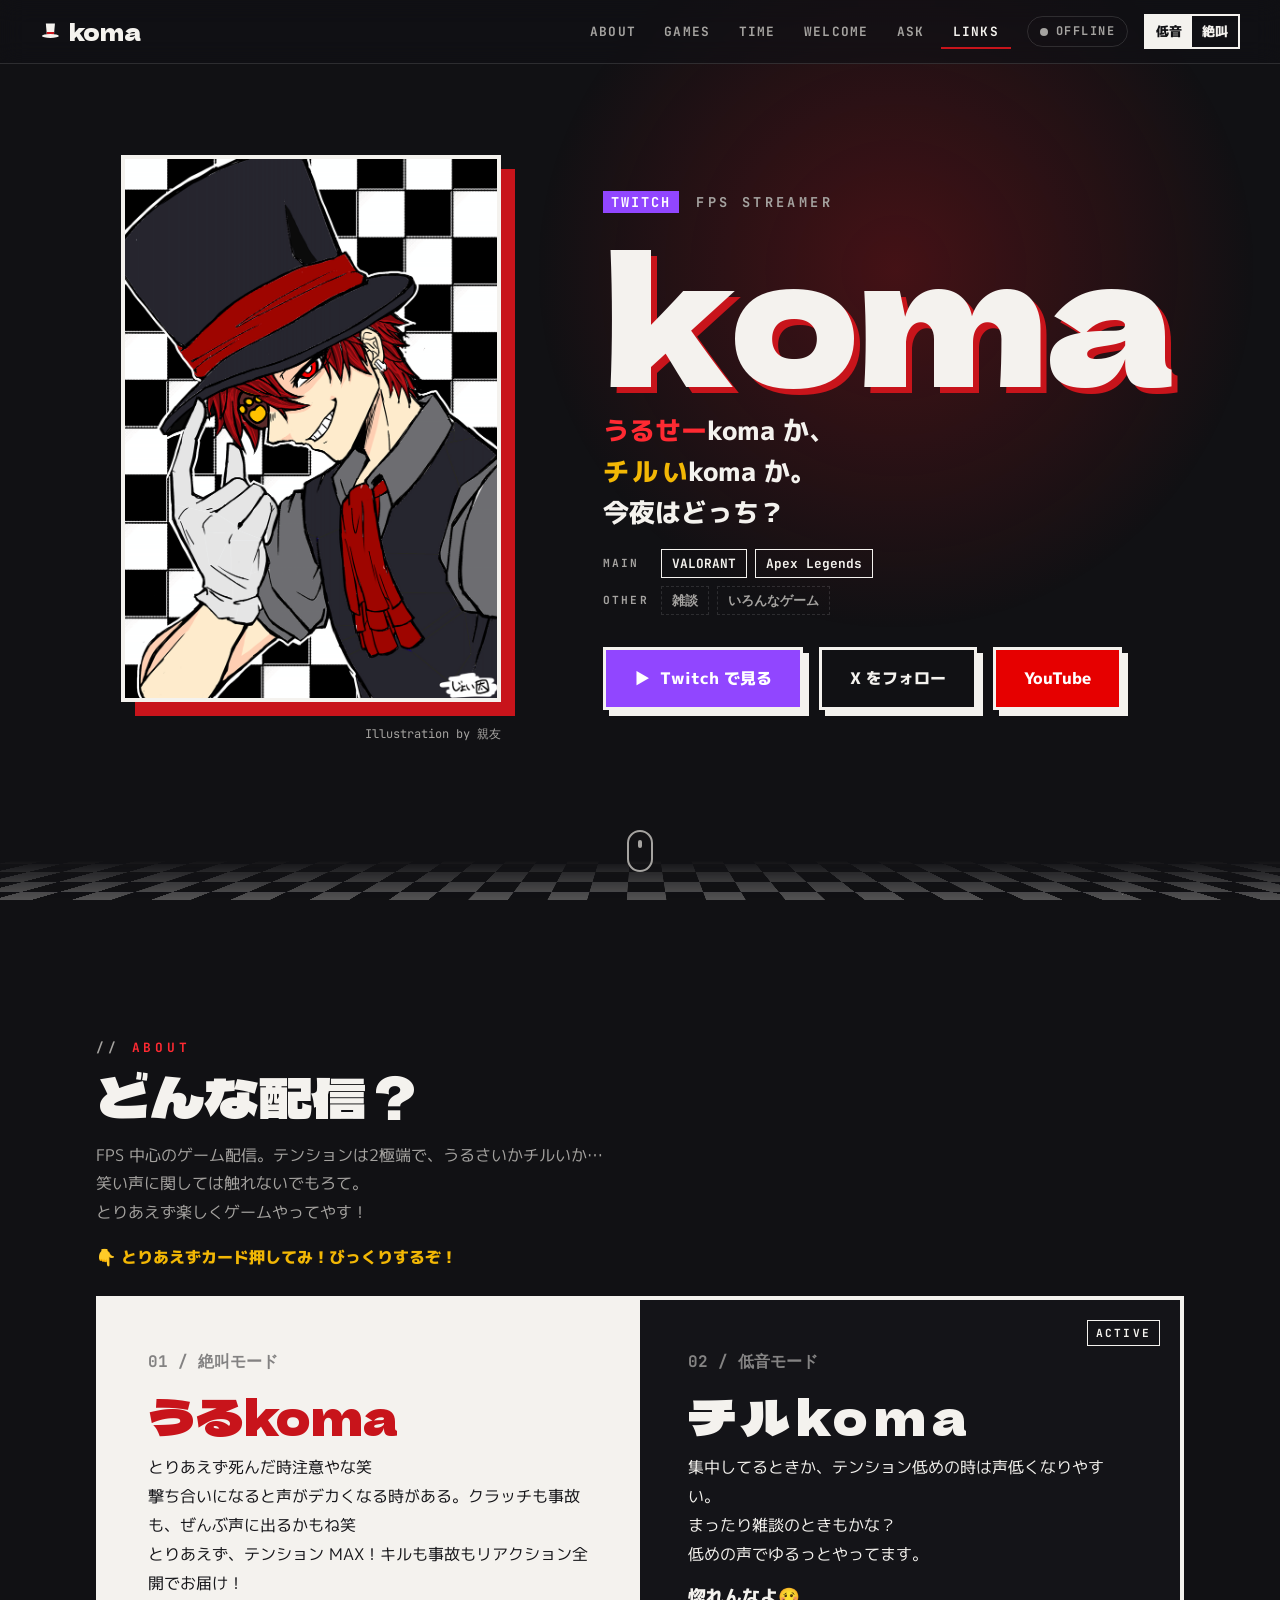
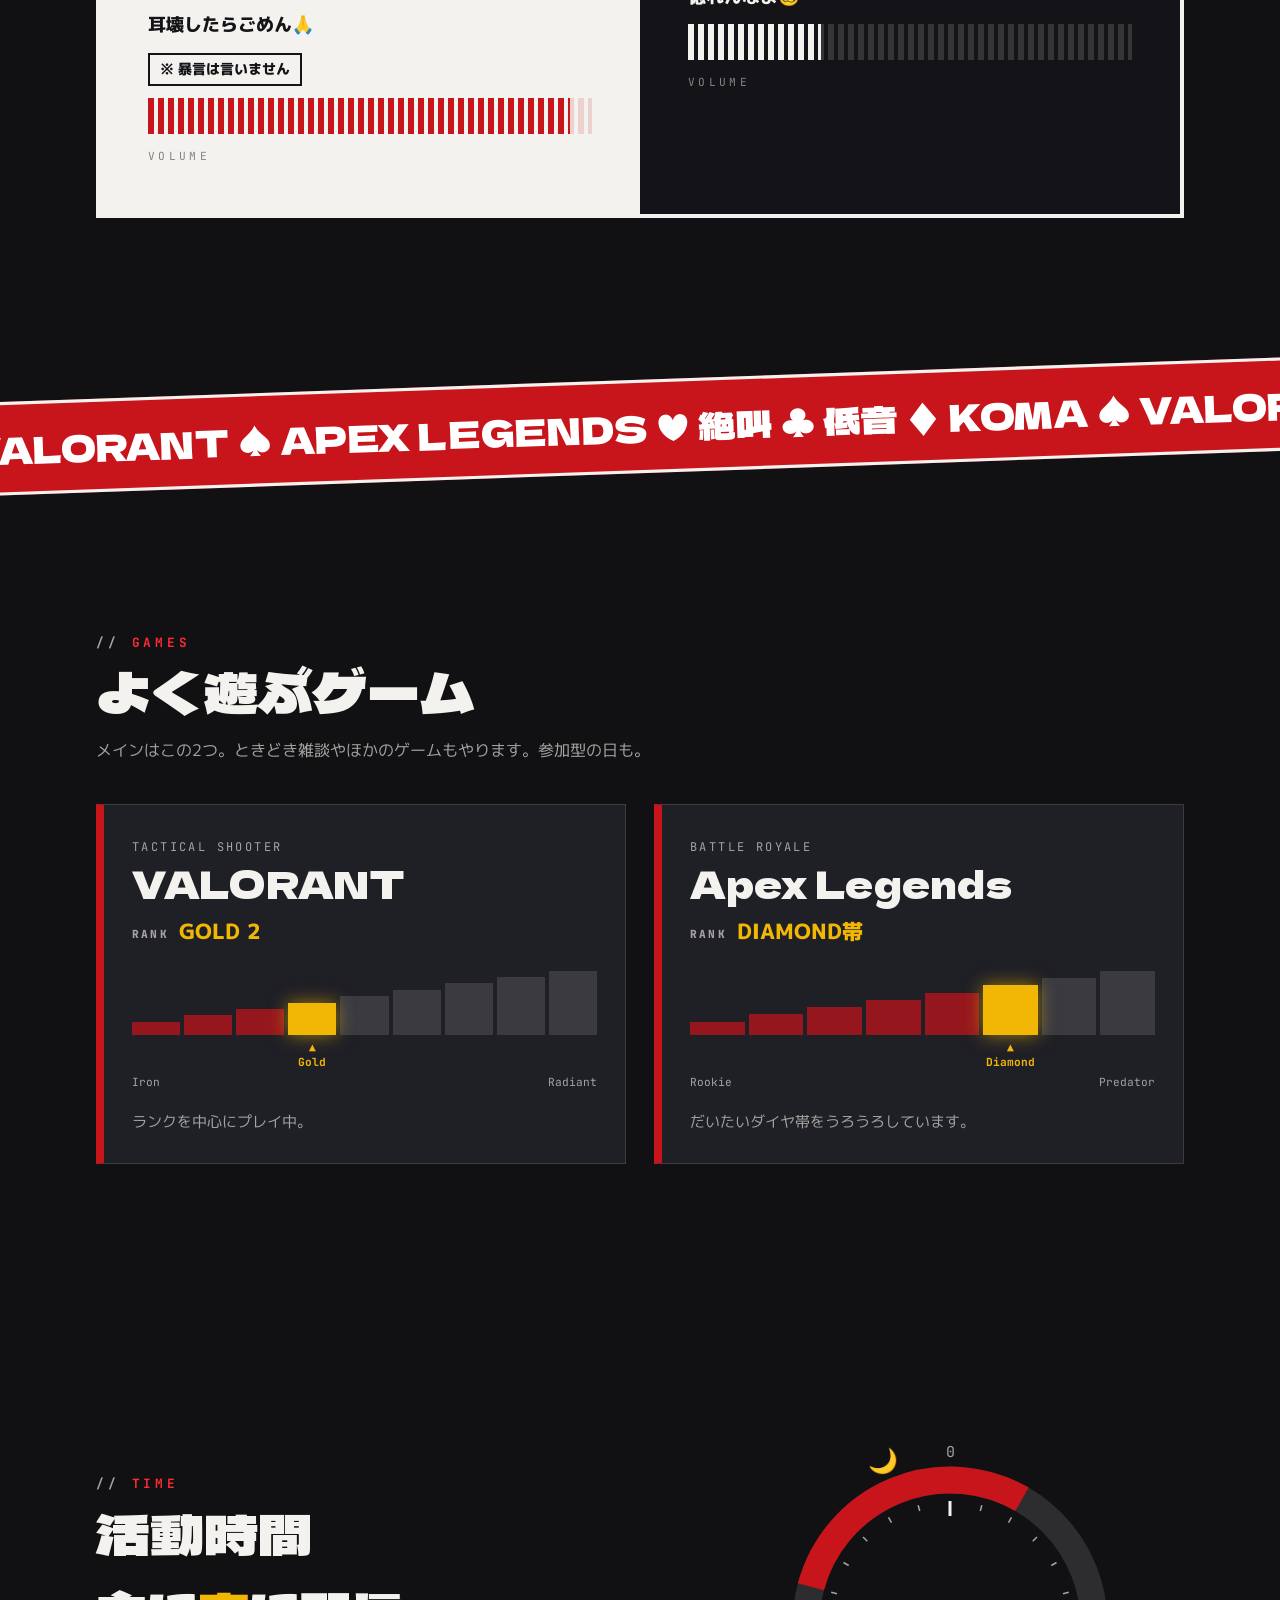
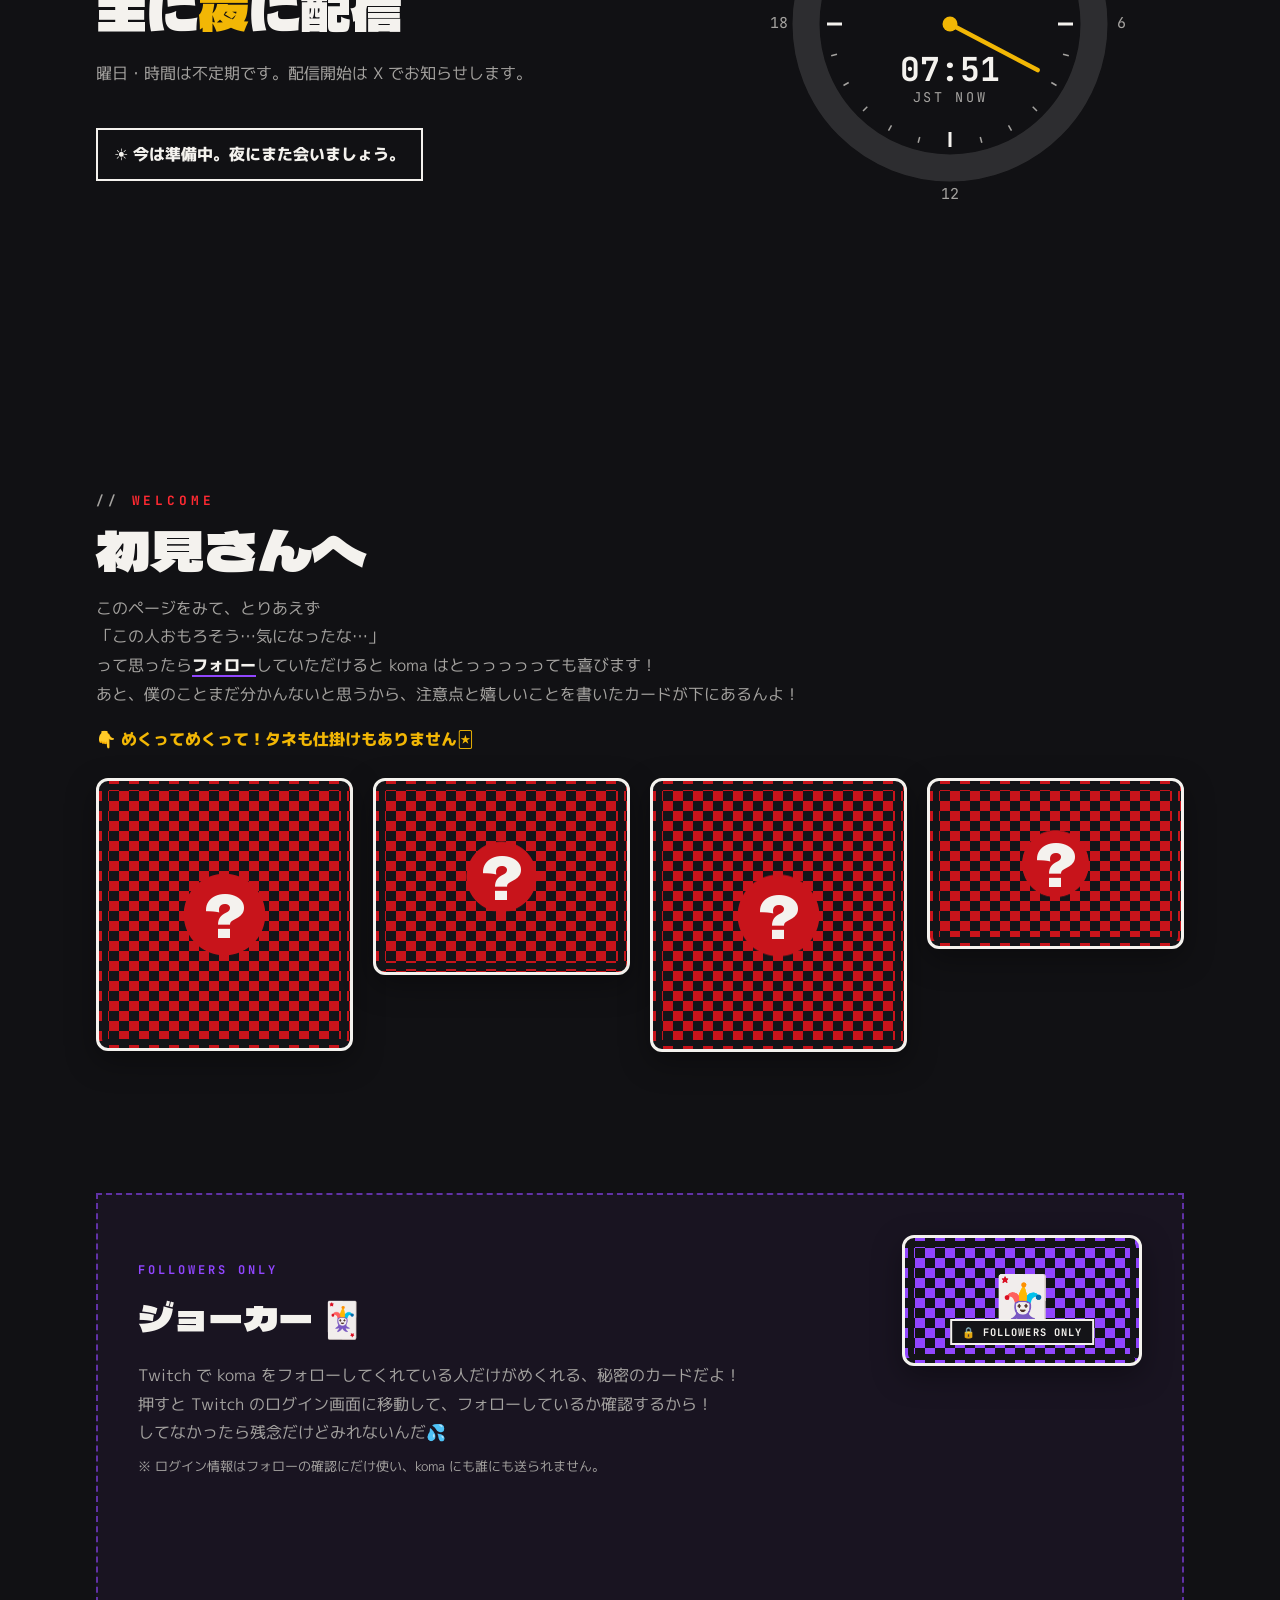
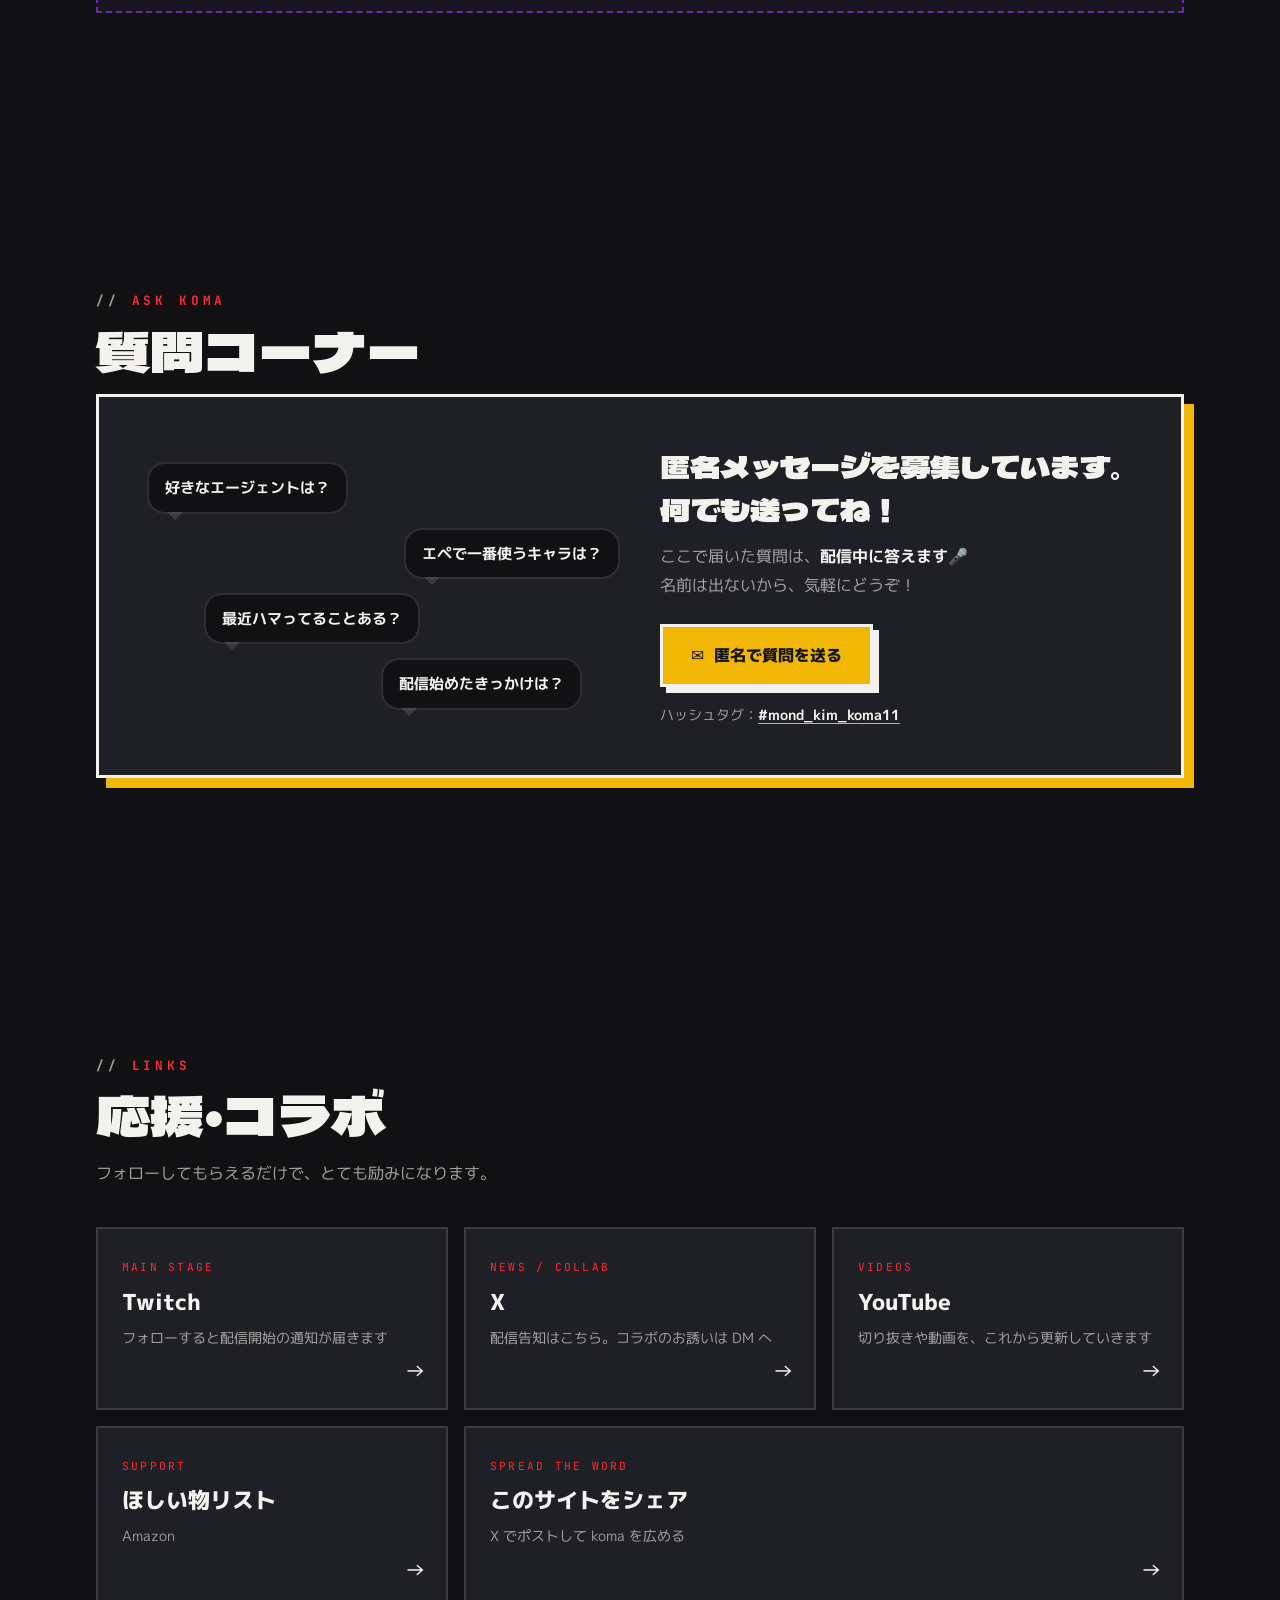
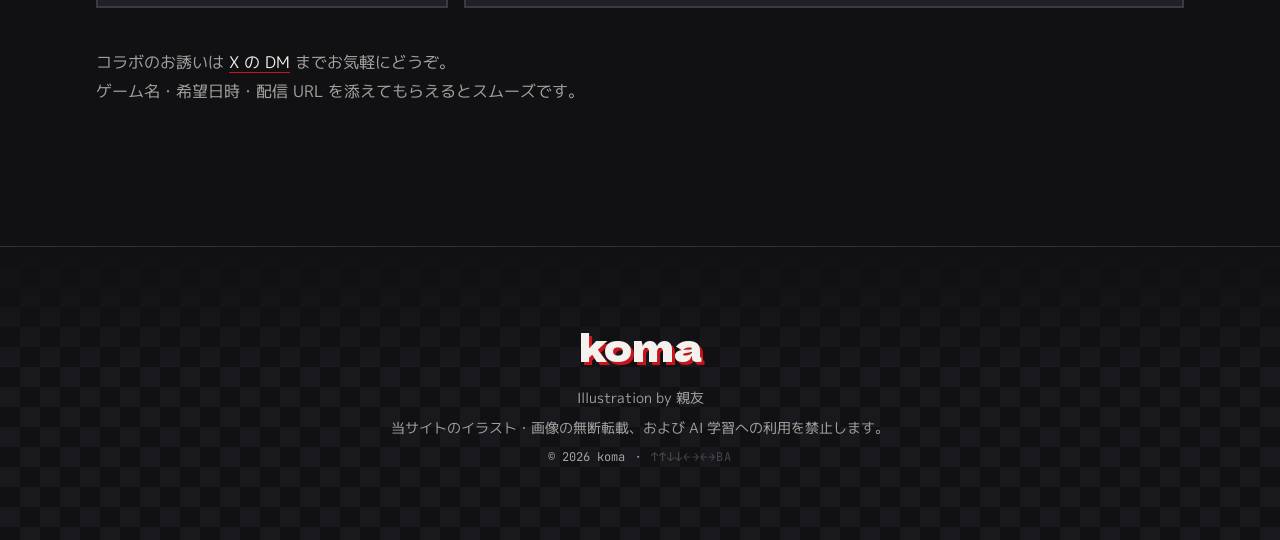
==== index.html @ c2374f54 "Show "your rank" Joker card above the messages Phones: intro, then the rank card, then the message l" ====
<!doctype html>
<html lang="ja" data-mode="low">
<head>
<meta charset="utf-8">
<meta name="viewport" content="width=device-width, initial-scale=1">
<title>koma | Twitch FPS Streamer</title>
<meta name="description" content="うるせーkoma か、チルいkoma か。Twitch で VALORANT / Apex Legends を配信している koma のページ。">
<meta name="theme-color" content="#111114">

<!-- AI学習への利用拒否の意思表示（対応しているクローラーに効きます） -->
<meta name="robots" content="noai, noimageai">

<!-- X（Twitter）などでURLを貼ったときに出るカードの情報（OGP） -->
<meta property="og:type" content="website">
<meta property="og:title" content="koma | Twitch FPS Streamer">
<meta property="og:description" content="うるせーkoma か、チルいkoma か。今夜はどっち？ VALORANT / Apex Legends 配信中。">
<meta property="og:url" content="https://nsakoma-glitch.github.io/">
<!-- カード画像。koma.png を置いたら、そのまま使われます -->
<meta property="og:image" content="https://nsakoma-glitch.github.io/koma.png">
<meta name="twitter:card" content="summary_large_image">
<meta name="twitter:site" content="@KIM_koma11">

<link rel="icon" href="favicon.svg" type="image/svg+xml">
<link rel="preconnect" href="https://fonts.googleapis.com">
<link rel="preconnect" href="https://fonts.gstatic.com" crossorigin>
<link href="https://fonts.googleapis.com/css2?family=Dela+Gothic+One&family=M+PLUS+1p:wght@400;700;800&family=JetBrains+Mono:wght@500;700&display=swap" rel="stylesheet">
<!-- ?v= の数字を変えると、スマホに残った古いファイルではなく新しいファイルを読み込みます。
     style.css や script.js を変えたら、この数字も変える（日付＋その日の何回目、など） -->
<link rel="stylesheet" href="style.css?v=2026100902">
<script src="script.js?v=2026100902" defer></script>
</head>
<body>

<!-- ===== オープニング演出（市松模様のタイルがめくれて幕が開く） ===== -->
<div class="intro" id="intro" aria-hidden="true">
  <div class="intro-tiles" id="intro-tiles"></div>
  <div class="intro-logo">
    <svg class="hat" viewBox="0 0 64 64"><use href="#icon-hat"/></svg>
    <span>IT'S SHOWTIME</span>
  </div>
</div>

<!-- ===== FPS風の照準カーソル（マウス操作の端末だけ） ===== -->
<div class="crosshair" id="crosshair" aria-hidden="true"><i></i><i></i><i></i><i></i><b></b></div>

<!-- スクロールの進み具合 -->
<div class="progress" id="progress" aria-hidden="true"></div>

<!-- ===== ナビゲーション ===== -->
<nav class="nav" aria-label="メインメニュー">
  <a class="nav-logo" href="#top">
    <svg class="hat" viewBox="0 0 64 64" aria-hidden="true"><use href="#icon-hat"/></svg>koma
  </a>
  <ul class="nav-links">
    <li><a href="#about">ABOUT</a></li>
    <li><a href="#games">GAMES</a></li>
    <li><a href="#time">TIME</a></li>
    <li><a href="#welcome">WELCOME</a></li>
    <li><a href="#ask">ASK</a></li>
    <li><a href="#links">LINKS</a></li>
  </ul>
  <a class="live-pill" id="live-pill" href="https://www.twitch.tv/nsa_koma" target="_blank" rel="noopener">
    <span class="dot"></span><span class="live-text">OFFLINE</span>
  </a>
  <button class="mode-toggle" id="mode-toggle" type="button" aria-label="絶叫モードと低音モードを切り替える">
    <span class="mode-low">低音</span><span class="mode-loud">絶叫</span>
  </button>
</nav>

<!-- ===== 1. ヒーロー ===== -->
<header class="hero" id="top">
  <div class="spotlight" aria-hidden="true"></div>
  <div class="stage-floor" aria-hidden="true"></div>

  <div class="hero-inner">
    <div class="art-wrap">
      <div class="art" data-tilt>
        <!-- koma.png を index.html と同じ場所に置くと表示されます -->
        <img src="koma.png" alt="koma のイラスト" width="1390" height="2000" draggable="false"
             onerror="this.parentElement.classList.add('no-image')">
        <div class="art-placeholder">
          <svg class="hat" viewBox="0 0 64 64" aria-hidden="true"><use href="#icon-hat"/></svg>
          <span>koma.png をここに</span>
        </div>
        <div class="glare" aria-hidden="true"></div>
      </div>
      <p class="credit">Illustration by 親友</p>
    </div>

    <div class="hero-text">
      <p class="eyebrow"><span>TWITCH</span> FPS STREAMER</p>
      <h1 class="name" id="name" aria-label="koma">koma</h1>
      <p class="catch">
        <span class="phrase"><span class="loud-word">うるせー</span>koma か、</span><br>
        <span class="phrase"><span class="low-word">チルい</span>koma か。</span><br>
        今夜はどっち？
      </p>
      <div class="games-line">
        <p class="games-row"><span class="games-label">MAIN</span><span class="tag tag-main">VALORANT</span><span class="tag tag-main">Apex Legends</span></p>
        <p class="games-row"><span class="games-label">OTHER</span><span class="tag">雑談</span><span class="tag">いろんなゲーム</span></p>
      </div>
      <!-- 今のフォロワー数と次の目標（script.js が入れます。取れなかったら出ません） -->
      <div class="follow-goal" id="follow-goal" hidden></div>
      <div class="hero-btns">
        <a class="btn btn-primary" id="hero-watch" href="https://www.twitch.tv/nsa_koma" target="_blank" rel="noopener">
          <span class="btn-icon">▶</span><span class="btn-label">Twitch で見る</span>
        </a>
        <a class="btn btn-ghost" href="https://x.com/KIM_koma11" target="_blank" rel="noopener">X をフォロー</a>
        <a class="btn btn-youtube" href="https://www.youtube.com/@koma-isa" target="_blank" rel="noopener">YouTube</a>
      </div>
    </div>
  </div>

  <a class="scroll-hint" href="#about" aria-label="下へスクロール"><span></span></a>
</header>

<main>
  <!-- ===== 配信中のときだけ出るプレイヤー ===== -->
  <section class="section live-section" id="live" hidden>
    <div class="wrap">
      <h2 class="title"><span class="title-en">ON AIR</span>いま配信中！</h2>
      <div class="player" id="player"></div>
    </div>
  </section>

  <!-- ===== 2. どんな配信？ ===== -->
  <section class="section" id="about">
    <div class="wrap">
      <h2 class="title reveal"><span class="title-en">ABOUT</span>どんな配信？</h2>
      <p class="lead reveal">FPS 中心のゲーム配信。テンションは2極端で、うるさいかチルいか…<br>
        笑い声に関しては触れないでもろて。<br>
        とりあえず楽しくゲームやってやす！</p>
      <p class="try-cards reveal"><span>👇 とりあえずカード押してみ！</span><span>びっくりするぞ！</span></p>

      <div class="modes">
        <button class="mode-card mode-card-loud reveal" type="button" data-set-mode="loud">
          <span class="mode-num">01 / 絶叫モード</span>
          <span class="mode-name">うるkoma</span>
          <span class="mode-desc">とりあえず死んだ時注意やな笑<br>
            撃ち合いになると声がデカくなる時がある。クラッチも事故も、ぜんぶ声に出るかもね笑<br>
            とりあえず、テンション MAX！キルも事故もリアクション全開でお届け！</span>
          <span class="mode-punch">耳壊したらごめん🙏</span>
          <span class="mode-note">※ 暴言は言いません</span>
          <span class="mode-meter" style="--v:.95" aria-hidden="true"></span>
          <span class="mode-meter-label">VOLUME</span>
        </button>
        <button class="mode-card mode-card-low reveal" type="button" data-set-mode="low">
          <span class="mode-num">02 / 低音モード</span>
          <span class="mode-name">チルkoma</span>
          <span class="mode-desc">集中してるときか、テンション低めの時は声低くなりやすい。<br>
            まったり雑談のときもかな？<br>
            低めの声でゆるっとやってます。</span>
          <span class="mode-punch">惚れんなよ🥴</span>
          <span class="mode-meter" style="--v:.3" aria-hidden="true"></span>
          <span class="mode-meter-label">VOLUME</span>
        </button>
      </div>
    </div>
  </section>

  <div class="marquee" aria-hidden="true">
    <div class="marquee-track">
      <span>VALORANT ♠ APEX LEGENDS ♥ 絶叫 ♣ 低音 ♦ KOMA ♠ VALORANT ♥ APEX LEGENDS ♣ 絶叫 ♦ 低音 ♠ KOMA ♥&nbsp;</span>
      <span>VALORANT ♠ APEX LEGENDS ♥ 絶叫 ♣ 低音 ♦ KOMA ♠ VALORANT ♥ APEX LEGENDS ♣ 絶叫 ♦ 低音 ♠ KOMA ♥&nbsp;</span>
    </div>
  </div>

  <!-- ===== 3. よく遊ぶゲーム ===== -->
  <section class="section" id="games">
    <div class="wrap">
      <h2 class="title reveal"><span class="title-en">GAMES</span>よく遊ぶゲーム</h2>
      <p class="lead reveal">メインはこの2つ。ときどき雑談やほかのゲームもやります。参加型の日も。</p>

      <div class="game-grid">
        <!-- data-tiers: ランクの一覧 / data-current: 今のランクの位置（0から数える） -->
        <article class="game-card reveal" data-tilt
                 data-tiers="Iron,Bronze,Silver,Gold,Platinum,Diamond,Ascendant,Immortal,Radiant"
                 data-current="3">
          <p class="game-genre">TACTICAL SHOOTER</p>
          <h3 class="game-title">VALORANT</h3>
          <p class="game-rank"><span class="rank-label">RANK</span>GOLD 2</p>
          <div class="ladder" aria-hidden="true"></div>
          <p class="game-note">ランクを中心にプレイ中。</p>
        </article>

        <article class="game-card reveal" data-tilt
                 data-tiers="Rookie,Bronze,Silver,Gold,Platinum,Diamond,Master,Predator"
                 data-current="5">
          <p class="game-genre">BATTLE ROYALE</p>
          <h3 class="game-title">Apex Legends</h3>
          <p class="game-rank"><span class="rank-label">RANK</span>DIAMOND帯</p>
          <div class="ladder" aria-hidden="true"></div>
          <p class="game-note">だいたいダイヤ帯をうろうろしています。</p>
        </article>
      </div>
    </div>
  </section>

  <!-- ===== 4. 活動時間（24時間の時計） ===== -->
  <section class="section" id="time">
    <div class="wrap time-wrap">
      <div class="time-text">
        <h2 class="title reveal"><span class="title-en">TIME</span>活動時間</h2>
        <p class="time-main reveal">主に<em>夜</em>に配信</p>
        <p class="lead reveal">曜日・時間は不定期です。配信開始は X でお知らせします。</p>
        <p class="now-status reveal" id="now-status"></p>
      </div>
      <div class="dial reveal">
        <!-- script.js が中身を描きます -->
        <svg id="dial" viewBox="0 0 240 240" role="img" aria-label="24時間の時計。夜19時から深夜2時ごろが主な活動時間"></svg>
      </div>
    </div>
  </section>

  <!-- ===== 5. 初見さんへ（トランプをめくる） ===== -->
  <section class="section" id="welcome">
    <div class="wrap">
      <h2 class="title reveal"><span class="title-en">WELCOME</span>初見さんへ</h2>
      <p class="lead reveal">このページをみて、とりあえず<br>
        「この人おもろそう…気になったな…」<br>
        って思ったら<a class="inline-link" href="https://www.twitch.tv/nsa_koma" target="_blank" rel="noopener">フォロー</a>していただけると koma はとっっっっっても喜びます！<br>
        あと、僕のことまだ分かんないと思うから、注意点と嬉しいことを書いたカードが下にあるんよ！</p>
      <p class="try-cards reveal"><span>👇 めくってめくって！</span><span>タネも仕掛けもありません🃏</span></p>

      <div class="cards">
        <button class="card reveal" type="button" aria-pressed="false">
          <span class="card-inner">
            <span class="card-back"></span>
            <span class="card-front" data-suit="♠">
              <span class="card-corner">A<br>♠</span>
              <span class="card-text">コメント大歓迎！「初見です！」の一言だけでもバイトの給料が入るくらい嬉しい！
                <small>（バイトやったことある人にはどのくらい嬉しいか伝わるはず！笑）</small>
                あと指示コメも全然許してるで！</span>
            </span>
          </span>
        </button>
        <button class="card reveal" type="button" aria-pressed="false">
          <span class="card-inner">
            <span class="card-back"></span>
            <span class="card-front red" data-suit="♥">
              <span class="card-corner">A<br>♥</span>
              <span class="card-text">見るだけ（ROM）でも全然 OK。<br>視聴者が増えるだけでニヤニヤしてまう笑</span>
            </span>
          </span>
        </button>
        <button class="card reveal" type="button" aria-pressed="false">
          <span class="card-inner">
            <span class="card-back"></span>
            <span class="card-front" data-suit="♣">
              <span class="card-corner">A<br>♣</span>
              <span class="card-text">ゲームが上手くても下手でも、気軽にどうぞ。質問とかも大歓迎だね！<br>
                教えられる範囲ならなんでも教えるぞ！<br>
                そのかわりに俺が知らないことを君が教えてくれよな！</span>
            </span>
          </span>
        </button>
        <button class="card reveal" type="button" aria-pressed="false">
          <span class="card-inner">
            <span class="card-back"></span>
            <span class="card-front red" data-suit="♦">
              <span class="card-corner">A<br>♦</span>
              <span class="card-text">ゲームとか漫画とかのネタバレはマッッジでだめだからな！<br>（フリじゃないから💢）</span>
            </span>
          </span>
        </button>
      </div>

      <!-- フォロワー限定のジョーカー（仕組みは script.js の 15番） -->
      <div class="joker-area reveal" id="joker-area">
        <div class="joker-info">
          <p class="joker-kicker">FOLLOWERS ONLY</p>
          <h3 class="joker-title">ジョーカー 🃏</h3>
          <p class="joker-desc">Twitch で koma をフォローしてくれている人だけがめくれる、秘密のカードだよ！<br>
            押すと Twitch のログイン画面に移動して、フォローしているか確認するから！<br>
            してなかったら残念だけどみれないんだ💦</p>
          <p class="joker-privacy">※ ログイン情報はフォローの確認にだけ使い、koma にも誰にも送られません。</p>
          <p class="joker-status" id="joker-status" role="status" aria-live="polite"></p>
        </div>
        <!-- フォロー期間ごとのメッセージ一覧（script.js の JOKER_TIERS から作られます） -->
        <ol class="joker-tiers" id="joker-tiers" hidden></ol>
        <!-- カード（めくれたら「今のあなたのランク」になる） -->
        <div class="joker-slot">
        <p class="joker-rank-label" id="joker-rank-label" hidden><span>YOUR RANK</span>今のあなたのランク</p>
        <button class="card joker-card is-locked" id="joker" type="button" aria-pressed="false" aria-label="フォロワー限定のジョーカーカード">
          <span class="card-inner">
            <span class="card-back joker-back">
              <span class="joker-lock">🔒 FOLLOWERS ONLY</span>
            </span>
            <span class="card-front joker-front" data-suit="🃏">
              <span class="card-corner">JOKER</span>
              <span class="card-text joker-face">
                <span class="joker-tier-name" id="joker-tier-name">JOKER</span>
                <span class="joker-days" id="joker-days"></span>
                <span class="joker-next" id="joker-next"></span>
              </span>
            </span>
          </span>
        </button>
        </div>
      </div>
    </div>
  </section>

  <!-- ===== 質問コーナー（mond の匿名メッセージ） ===== -->
  <section class="section" id="ask">
    <div class="wrap">
      <h2 class="title reveal"><span class="title-en">ASK KOMA</span>質問コーナー</h2>

      <div class="ask-box reveal">
        <!-- 雰囲気づくりの吹き出し（例なので、好きな質問に書き換えてOK） -->
        <div class="ask-bubbles" aria-hidden="true">
          <span class="ask-bubble">好きなエージェントは？</span>
          <span class="ask-bubble">エペで一番使うキャラは？</span>
          <span class="ask-bubble">最近ハマってることある？</span>
          <span class="ask-bubble">配信始めたきっかけは？</span>
        </div>

        <div class="ask-text">
          <p class="ask-lead"><span>匿名メッセージを</span><span>募集しています。</span><br>何でも送ってね！</p>
          <p class="ask-desc">ここで届いた質問は、<b class="nowrap">配信中に答えます🎤</b><br>
            名前は出ないから、気軽にどうぞ！</p>
          <a class="btn btn-ask" href="https://mond.how/kim_koma11" target="_blank" rel="noopener">
            <span class="btn-icon">✉️</span><span class="btn-label">匿名で質問を送る</span>
          </a>
          <p class="ask-tag">ハッシュタグ：<a href="https://x.com/hashtag/mond_kim_koma11" target="_blank" rel="noopener">#mond_kim_koma11</a></p>
        </div>
      </div>
    </div>
  </section>

  <!-- ===== 6〜8. 応援・リンク・コラボ ===== -->
  <section class="section" id="links">
    <div class="wrap">
      <h2 class="title reveal"><span class="title-en">LINKS</span>応援・コラボ</h2>
      <p class="lead reveal">フォローしてもらえるだけで、とても励みになります。</p>

      <div class="link-grid">
        <a class="link-card reveal" data-brand="twitch" href="https://www.twitch.tv/nsa_koma" target="_blank" rel="noopener">
          <span class="link-kicker">MAIN STAGE</span>
          <strong>Twitch</strong>
          <span class="link-desc">フォローすると配信開始の通知が届きます</span>
          <span class="arrow" aria-hidden="true">→</span>
        </a>
        <a class="link-card reveal" href="https://x.com/KIM_koma11" target="_blank" rel="noopener">
          <span class="link-kicker">NEWS / COLLAB</span>
          <strong>X</strong>
          <span class="link-desc">配信告知はこちら。コラボのお誘いは DM へ</span>
          <span class="arrow" aria-hidden="true">→</span>
        </a>
        <a class="link-card reveal" data-brand="youtube" href="https://www.youtube.com/@koma-isa" target="_blank" rel="noopener">
          <span class="link-kicker">VIDEOS</span>
          <strong>YouTube</strong>
          <span class="link-desc">切り抜きや動画を、これから更新していきます</span>
          <span class="arrow" aria-hidden="true">→</span>
        </a>
        <a class="link-card reveal" href="https://www.amazon.co.jp/hz/wishlist/ls/1W5BACUEN4CA8" target="_blank" rel="noopener">
          <span class="link-kicker">SUPPORT</span>
          <strong>ほしい物リスト</strong>
          <span class="link-desc">Amazon</span>
          <span class="arrow" aria-hidden="true">→</span>
        </a>
        <a class="link-card link-card-wide reveal" id="share-link" href="https://x.com/intent/post" target="_blank" rel="noopener">
          <span class="link-kicker">SPREAD THE WORD</span>
          <strong>このサイトをシェア</strong>
          <span class="link-desc">X でポストして koma を広める</span>
          <span class="arrow" aria-hidden="true">→</span>
        </a>
      </div>

      <p class="collab-note reveal">コラボのお誘いは <a href="https://x.com/KIM_koma11" target="_blank" rel="noopener">X の DM</a> までお気軽にどうぞ。<br>
        ゲーム名・希望日時・配信 URL を添えてもらえるとスムーズです。</p>
    </div>
  </section>
</main>

<footer class="footer">
  <p class="footer-logo">koma</p>
  <p>Illustration by 親友</p>
  <p>当サイトのイラスト・画像の無断転載、および AI 学習への利用を禁止します。</p>
  <p class="footer-small">© <span id="year">2026</span> koma ・ <span class="hint" title="何かが起きるかも">↑↑↓↓←→←→BA</span></p>
</footer>

<!-- 魔法の演出用のキャンバス -->
<canvas class="fx" id="fx" aria-hidden="true"></canvas>
<div class="toast" id="toast" role="status" aria-live="polite"></div>

<!-- シルクハットのアイコン（何度も使うので1回だけ定義して <use> で呼び出す） -->
<svg width="0" height="0" style="position:absolute" aria-hidden="true">
  <symbol id="icon-hat" viewBox="0 0 64 64">
    <path d="M18 8h28l-3 34H21z" fill="currentColor"/>
    <path d="M20.5 34h23l-.8 8H21.3z" fill="#c8141b"/>
    <ellipse cx="32" cy="46" rx="26" ry="6" fill="currentColor"/>
  </symbol>
</svg>

</body>
</html>
---- style.css ----
/* =========================================================
   koma — style.css
   目次
     0. 色とフォント（CSS変数）／モード切り替え
     1. 基本
     2. オープニング・照準カーソル・進捗バー
     3. ナビゲーション
     4. ヒーロー
     5. セクション共通・スクロール表示
     6. どんな配信？（モードカード）
     7. 流れる帯（マーキー）
     8. ゲームカード・ランクの階段
     9. 活動時間（24時間ダイヤル）
    10. 初見さんへ（トランプ）
    11. リンク
    12. フッター・トースト・演出用キャンバス
    13. スマホ対応
    14. 動きを減らす設定
   ========================================================= */


/* ---------- 0. 色とフォント ---------- */
/* 低音モード（黒ベース）がデフォルト */
:root {
  --bg: #111114;
  --bg-2: #18181d;
  --surface: #1f1f26;
  --fg: #f4f2ee;
  --muted: #a5a3a0;
  --line: rgba(255, 255, 255, .12);
  --accent: #c8141b;
  --accent-2: #ff2a32;
  --gold: #f2b705;
  /* 各サービスの色（白い文字が読みやすい濃さにしています） */
  --twitch: #9146ff;
  --youtube: #e60000;
  --checker-a: #0b0b0d;
  --checker-b: #f4f2ee;

  --font-display: "Dela Gothic One", "M PLUS 1p", sans-serif;
  --font-body: "M PLUS 1p", system-ui, sans-serif;
  --font-mono: "JetBrains Mono", ui-monospace, monospace;

  --ease-out: cubic-bezier(.16, 1, .3, 1);
  --nav-h: 64px;
  color-scheme: dark;
}

/* 絶叫モード（白ベース）。html の data-mode を JS が書き換えます */
:root[data-mode="loud"] {
  --bg: #f4f2ee;
  --bg-2: #ebe8e2;
  --surface: #ffffff;
  --fg: #141418;
  --muted: #5d5b60;
  --line: rgba(0, 0, 0, .12);
  --accent: #c8141b;
  --accent-2: #e0161e;
  color-scheme: light;
}


/* ---------- 1. 基本 ---------- */
*, *::before, *::after { box-sizing: border-box; }
* { margin: 0; padding: 0; }
html { scroll-behavior: smooth; scroll-padding-top: var(--nav-h); }
body {
  background: var(--bg);
  color: var(--fg);
  font-family: var(--font-body);
  line-height: 1.8;
  overflow-x: hidden;
  -webkit-font-smoothing: antialiased;
  transition: background-color .4s, color .4s;
}
a { color: inherit; }
button { font: inherit; color: inherit; background: none; border: 0; cursor: pointer; }
img { max-width: 100%; display: block; }
:focus-visible { outline: 3px solid var(--gold); outline-offset: 3px; }
::selection { background: var(--accent); color: #fff; }

main { overflow-x: clip; } /* 斜めの帯が横にはみ出さないように */
.wrap { width: min(1120px, 100%); margin: 0 auto; padding: 0 16px; }
.hat { width: 1em; height: 1em; color: var(--fg); flex: none; }


/* ---------- 2. オープニング ---------- */
.intro {
  position: fixed; inset: 0; z-index: 10000;
  display: none; place-items: center;
  pointer-events: none;
}
.js .intro.is-playing { display: grid; pointer-events: auto; }
.intro-tiles {
  position: absolute; inset: 0;
  display: grid;
  grid-template-columns: repeat(var(--cols), 1fr);
  grid-template-rows: repeat(var(--rows), 1fr);
  perspective: 800px;
}
.intro-tiles span { background: var(--checker-a); backface-visibility: hidden; }
.intro-tiles span.w { background: var(--checker-b); }
.intro.is-open .intro-tiles span {
  animation: tile-out .55s var(--ease-out) var(--d) forwards;
}
@keyframes tile-out {
  to { transform: rotateY(90deg) scale(.4); opacity: 0; }
}
.intro-logo {
  position: relative;
  display: grid; justify-items: center; gap: 8px;
  background: #111114; color: #f4f2ee;
  padding: 24px 32px;
  border: 3px solid #f4f2ee;
  box-shadow: 8px 8px 0 #c8141b;
  font-family: var(--font-mono); font-weight: 700; letter-spacing: .3em;
  animation: logo-pop .5s var(--ease-out) both;
}
.intro-logo .hat { font-size: 56px; color: #f4f2ee; animation: hat-tip 1s var(--ease-out) .2s both; }
.intro.is-open .intro-logo { animation: logo-out .35s ease-in forwards; }
@keyframes logo-pop { from { transform: scale(.6); opacity: 0; } }
@keyframes logo-out { to { transform: scale(1.4); opacity: 0; } }
@keyframes hat-tip {
  0% { transform: translateY(-30px) rotate(-20deg); opacity: 0; }
  60% { transform: translateY(4px) rotate(8deg); opacity: 1; }
  100% { transform: none; }
}

/* 照準カーソル */
.crosshair {
  position: fixed; left: 0; top: 0; z-index: 9999;
  width: 0; height: 0;
  pointer-events: none;
  transform: translate3d(var(--x, -100px), var(--y, -100px), 0);
  display: none;
  --gap: 6px; --len: 9px; --c: var(--accent-2);
}
.has-crosshair .crosshair { display: block; }
.has-crosshair, .has-crosshair a, .has-crosshair button { cursor: none; }
.crosshair i {
  position: absolute; background: var(--c);
  box-shadow: 0 0 0 1px rgba(0, 0, 0, .55);
  transition: transform .18s var(--ease-out), background .18s;
}
.crosshair i:nth-child(1), .crosshair i:nth-child(2) { width: 2px; height: var(--len); left: -1px; }
.crosshair i:nth-child(3), .crosshair i:nth-child(4) { height: 2px; width: var(--len); top: -1px; }
.crosshair i:nth-child(1) { bottom: var(--gap); }
.crosshair i:nth-child(2) { top: var(--gap); }
.crosshair i:nth-child(3) { right: var(--gap); }
.crosshair i:nth-child(4) { left: var(--gap); }
.crosshair b {
  position: absolute; width: 2px; height: 2px; left: -1px; top: -1px;
  background: var(--c); box-shadow: 0 0 0 1px rgba(0, 0, 0, .55);
}
.crosshair.is-hover { --c: var(--gold); }
.crosshair.is-hover i:nth-child(1) { transform: translateY(-6px); }
.crosshair.is-hover i:nth-child(2) { transform: translateY(6px); }
.crosshair.is-hover i:nth-child(3) { transform: translateX(-6px); }
.crosshair.is-hover i:nth-child(4) { transform: translateX(6px); }
.crosshair.is-firing i:nth-child(1) { transform: translateY(-10px); }
.crosshair.is-firing i:nth-child(2) { transform: translateY(10px); }
.crosshair.is-firing i:nth-child(3) { transform: translateX(-10px); }
.crosshair.is-firing i:nth-child(4) { transform: translateX(10px); }

/* クリックしたときのヒットマーカー（×印） */
.hitmarker {
  position: fixed; z-index: 9998; width: 28px; height: 28px;
  margin: -14px 0 0 -14px; pointer-events: none;
  animation: hit .35s ease-out forwards;
}
.hitmarker::before, .hitmarker::after {
  content: ""; position: absolute; left: 50%; top: 50%;
  width: 28px; height: 2px; margin: -1px 0 0 -14px;
  background: linear-gradient(90deg, #fff 0 35%, transparent 35% 65%, #fff 65%);
  transform: rotate(45deg);
}
.hitmarker::after { transform: rotate(-45deg); }
@keyframes hit { from { transform: scale(.6); } 30% { transform: scale(1.1); } to { transform: scale(1); opacity: 0; } }

/* スクロールの進捗バー */
.progress {
  position: fixed; left: 0; top: 0; z-index: 1001;
  width: 100%; height: 3px;
  background: var(--accent);
  transform-origin: left; transform: scaleX(var(--p, 0));
}


/* ---------- 3. ナビゲーション ---------- */
.nav {
  position: fixed; inset: 0 0 auto; z-index: 1000;
  height: var(--nav-h);
  display: flex; align-items: center; gap: 16px;
  padding: 0 clamp(16px, 4vw, 40px);
  background: color-mix(in srgb, var(--bg) 70%, transparent);
  backdrop-filter: blur(12px);
  -webkit-backdrop-filter: blur(12px);
  border-bottom: 1px solid var(--line);
}
.nav-logo {
  display: flex; align-items: center; gap: 8px;
  font-family: var(--font-display); font-size: 1.4rem; text-decoration: none;
}
.nav-logo .hat { font-size: 1.3rem; }
.nav-links { display: flex; gap: 4px; list-style: none; margin-left: auto; }
.nav-links a {
  display: block; padding: 6px 12px;
  font-family: var(--font-mono); font-size: .8rem; font-weight: 700; letter-spacing: .1em;
  text-decoration: none; color: var(--muted);
  transition: color .2s;
}
.nav-links a:hover, .nav-links a.is-current { color: var(--fg); }
.nav-links a.is-current { box-shadow: inset 0 -2px 0 var(--accent); }

.live-pill {
  display: inline-flex; align-items: center; gap: 8px;
  padding: 4px 12px; border: 1px solid var(--line); border-radius: 999px;
  font-family: var(--font-mono); font-size: .75rem; font-weight: 700; letter-spacing: .12em;
  text-decoration: none; color: var(--muted); white-space: nowrap;
}
.live-pill .dot { width: 8px; height: 8px; border-radius: 50%; background: var(--muted); }
.live-pill.is-live { background: var(--accent); border-color: var(--accent); color: #fff; }
.live-pill.is-live .dot { background: #fff; animation: pulse 1.2s infinite; }
@keyframes pulse { 0% { box-shadow: 0 0 0 0 rgba(255,255,255,.8); } 100% { box-shadow: 0 0 0 10px rgba(255,255,255,0); } }

.mode-toggle {
  position: relative; display: grid; grid-template-columns: 1fr 1fr;
  border: 2px solid var(--fg); font-weight: 800; font-size: .8rem;
}
.mode-toggle span { padding: 4px 10px; transition: background .3s, color .3s; }
:root[data-mode="low"] .mode-low,
:root[data-mode="loud"] .mode-loud { background: var(--fg); color: var(--bg); }
:root[data-mode="loud"] .mode-loud { background: var(--accent); color: #fff; }


/* ---------- 4. ヒーロー ---------- */
.hero {
  position: relative; overflow: hidden;
  min-height: 100svh;
  display: grid; place-items: center;
  padding: calc(var(--nav-h) + 32px) 0 96px;
  isolation: isolate;
}
/* マウスに付いてくるスポットライト */
.spotlight {
  position: absolute; inset: 0; z-index: -1;
  background: radial-gradient(600px circle at var(--mx, 70%) var(--my, 30%),
              color-mix(in srgb, var(--accent) 28%, transparent), transparent 60%);
  transition: background .1s;
}
/* 奥に流れていく市松模様のステージ床 */
.stage-floor {
  position: absolute; z-index: -2;
  left: -50%; right: -50%; bottom: -10%; height: 70%;
  background-color: var(--checker-b);
  background-image:
    linear-gradient(45deg, var(--checker-a) 25%, transparent 25%, transparent 75%, var(--checker-a) 75%),
    linear-gradient(45deg, var(--checker-a) 25%, transparent 25%, transparent 75%, var(--checker-a) 75%);
  background-size: 120px 120px;
  background-position: 0 0, 60px 60px;
  transform: perspective(500px) rotateX(62deg);
  transform-origin: 50% 100%;
  animation: floor 4s linear infinite;
  -webkit-mask-image: linear-gradient(to top, #000 10%, transparent 85%);
          mask-image: linear-gradient(to top, #000 10%, transparent 85%);
  opacity: .55;
}
@keyframes floor { to { background-position: 0 120px, 60px 180px; } }

.hero-inner {
  width: min(1120px, 100%); padding: 0 16px;
  display: grid; grid-template-columns: minmax(0, .85fr) minmax(0, 1.15fr);
  gap: clamp(32px, 6vw, 80px); align-items: center;
}

.art-wrap { perspective: 1000px; justify-self: center; width: min(380px, 100%); }
.art {
  position: relative; overflow: hidden;
  aspect-ratio: 1390 / 2000;
  background: var(--surface);
  border: 4px solid var(--fg);
  box-shadow: 14px 14px 0 var(--accent);
  transform: rotateX(var(--rx, 0deg)) rotateY(var(--ry, 0deg));
  transition: transform .4s var(--ease-out), box-shadow .4s;
  transform-style: preserve-3d;
}
.art img { width: 100%; height: 100%; object-fit: cover; user-select: none; -webkit-user-drag: none; }
.art-placeholder {
  position: absolute; inset: 0; display: none;
  place-content: center; justify-items: center; gap: 12px;
  color: var(--muted); font-family: var(--font-mono); font-size: .85rem;
  background:
    repeating-linear-gradient(45deg, transparent 0 14px, var(--line) 14px 15px);
}
.art-placeholder .hat { font-size: 80px; color: var(--muted); }
.art.no-image img { display: none; }
.art.no-image .art-placeholder { display: grid; }
.glare {
  position: absolute; inset: 0; pointer-events: none;
  background: radial-gradient(circle at var(--gx, 50%) var(--gy, 0%), rgba(255,255,255,.35), transparent 50%);
  opacity: var(--go, 0); transition: opacity .3s;
  mix-blend-mode: overlay;
}
.credit {
  margin-top: 22px; text-align: right;
  font-family: var(--font-mono); font-size: .75rem; color: var(--muted);
}

.eyebrow {
  font-family: var(--font-mono); font-size: .85rem; font-weight: 700; letter-spacing: .25em; color: var(--muted);
}
.eyebrow span { background: #9146ff; color: #fff; padding: 2px 8px; margin-right: 6px; letter-spacing: .15em; }
.name {
  font-family: var(--font-display); font-weight: 400;
  font-size: clamp(5rem, 17vw, 11rem); line-height: .95;
  margin: 12px 0 16px;
  text-shadow: 6px 6px 0 var(--accent);
  letter-spacing: -.02em;
}
.name .ch { display: inline-block; }
.name .ch.is-scrambling { color: var(--gold); }

.catch { font-size: clamp(1.15rem, 3.2vw, 1.6rem); font-weight: 800; line-height: 1.6; }
.loud-word { color: var(--accent-2); display: inline-block; }
.low-word { color: var(--gold); display: inline-block; letter-spacing: .15em; margin-right: -.15em; /* 最後の文字のあとの余白を打ち消す */ }
/* ひとまとまりの途中で改行しないようにする */
.catch .phrase { white-space: nowrap; }
.catch:hover .loud-word { animation: shake .25s linear infinite; }
@keyframes shake {
  0%, 100% { transform: translate(0, 0) rotate(0); }
  25% { transform: translate(-2px, 1px) rotate(-3deg); }
  50% { transform: translate(2px, -1px) rotate(2deg); }
  75% { transform: translate(-1px, -2px) rotate(-1deg); }
}

/* 遊ぶゲーム：MAIN（メイン）と OTHER（その他）の2段 */
.games-line { display: grid; gap: 8px; margin-top: 16px; }

/* フォロワー数と次の目標（トップ） */
.follow-goal { width: min(380px, 100%); margin-top: 24px; }
.follow-goal-now { font-weight: 800; }
.follow-goal-now b { font-family: var(--font-mono); font-size: 1.5em; color: var(--twitch); margin-inline: 2px; }
.follow-goal-next { color: var(--muted); font-size: .85rem; }
.follow-goal-next b { color: var(--gold); font-size: 1.15em; }
:root[data-mode="loud"] .follow-goal-next b { color: var(--accent); }
.follow-goal-bar { height: 8px; margin-top: 8px; background: var(--line); overflow: hidden; }
.follow-goal-bar i { display: block; height: 100%; width: calc(var(--p) * 100%); background: linear-gradient(90deg, var(--twitch), var(--gold)); }
.games-row { display: flex; flex-wrap: wrap; align-items: center; gap: 8px; }
.games-label {
  width: 4.5em;
  font-family: var(--font-mono); font-size: .7rem; font-weight: 700; letter-spacing: .2em;
  color: var(--muted);
}
.tag {
  font-family: var(--font-mono); font-size: .8rem; font-weight: 700;
  border: 1px dashed var(--line); padding: 2px 10px; color: var(--muted);
}
.tag-main { border: 1px solid var(--fg); color: var(--fg); }

.hero-btns { display: flex; flex-wrap: wrap; gap: 16px; margin-top: 32px; }
.btn {
  position: relative; display: inline-flex; align-items: center; gap: 10px;
  padding: 14px 28px;
  font-weight: 800; text-decoration: none;
  border: 3px solid var(--fg);
  box-shadow: 6px 6px 0 var(--fg);
  transition: transform .15s, box-shadow .15s;
}
.btn:hover { transform: translate(3px, 3px); box-shadow: 3px 3px 0 var(--fg); }
.btn:active { transform: translate(6px, 6px); box-shadow: 0 0 0 var(--fg); }
.btn-primary { background: var(--twitch); color: #fff; }
.btn-ghost { background: var(--bg); }
.btn-youtube { background: var(--youtube); color: #fff; }
/* 配信中は Twitch ボタンが光って脈打つ */
.btn-primary.is-live { animation: live-glow 1.4s ease-in-out infinite; }
@keyframes live-glow {
  50% { box-shadow: 6px 6px 0 var(--fg), 0 0 28px 6px color-mix(in srgb, var(--twitch) 70%, transparent); }
}

.scroll-hint {
  position: absolute; bottom: 28px; left: 50%; translate: -50% 0;
  width: 26px; height: 42px; border: 2px solid var(--muted); border-radius: 14px;
}
.scroll-hint span {
  position: absolute; left: 50%; top: 8px; width: 4px; height: 8px; margin-left: -2px;
  background: var(--muted); border-radius: 2px; animation: wheel 1.6s infinite;
}
@keyframes wheel { to { transform: translateY(14px); opacity: 0; } }


/* ---------- 5. セクション共通 ---------- */
.section { padding: clamp(80px, 12vw, 140px) 0; position: relative; }
.title {
  font-family: var(--font-display); font-weight: 400;
  font-size: clamp(2rem, 6vw, 3.4rem); line-height: 1.2;
  margin-bottom: 12px;
}
.title-en {
  display: block; width: fit-content; margin-bottom: 8px;
  font-family: var(--font-mono); font-size: .8rem; font-weight: 700; letter-spacing: .3em;
  color: var(--accent-2);
}
.title-en::before { content: "// "; color: var(--muted); }
.lead { color: var(--muted); margin-bottom: 40px; }
.lead small { font-size: .85em; }
/* 「カード押してみ！」の呼びかけ */
.lead:has(+ .try-cards) { margin-bottom: 16px; }
.try-cards {
  display: inline-block; margin-bottom: 24px;
  font-weight: 800; color: var(--gold);
  animation: nudge 1.6s ease-in-out infinite;
}
.try-cards span { display: inline-block; } /* 文の途中で改行しない */
:root[data-mode="loud"] .try-cards { color: var(--accent); } /* 白い背景では金色が読みにくいので赤に */
@keyframes nudge { 50% { transform: translateY(4px); } }

/* スクロールで現れる（JSが動いたときだけ隠す） */
.js .reveal {
  opacity: 0; transform: translateY(40px);
  transition: opacity .8s var(--ease-out), transform .8s var(--ease-out);
  transition-delay: var(--delay, 0s);
}
.js .reveal.is-visible { opacity: 1; transform: none; }

/* 配信中プレイヤー */
.live-section { padding-bottom: 0; }
.player {
  aspect-ratio: 16 / 9; border: 4px solid var(--fg); box-shadow: 14px 14px 0 #9146ff;
  background: #000;
}
.player iframe { width: 100%; height: 100%; border: 0; display: block; }


/* ---------- 6. どんな配信？ ---------- */
.modes { display: grid; grid-template-columns: 1fr 1fr; gap: 0; border: 4px solid var(--fg); }
.mode-card {
  position: relative; text-align: left;
  display: grid; gap: 12px; align-content: start;
  padding: clamp(28px, 4vw, 48px);
  min-height: 340px;
  transition: transform .3s var(--ease-out);
}
.mode-card-loud { background: #f4f2ee; color: #141418; }
.mode-card-low { background: #141418; color: #f4f2ee; }
.mode-num { font-family: var(--font-mono); font-weight: 700; opacity: .5; }
.mode-name { font-family: var(--font-display); font-size: clamp(2rem, 5vw, 3rem); line-height: 1.1; }
.mode-card-loud .mode-name { color: #c8141b; }
.mode-card-loud:hover .mode-name { animation: shake .2s linear infinite; }
.mode-card-low .mode-name { letter-spacing: .12em; }
.mode-desc { max-width: 28em; }
/* 説明文の最後のひとこと（耳壊したらごめん／惚れんなよ） */
.mode-punch { font-weight: 800; font-size: 1.1rem; }
.mode-note {
  justify-self: start;
  font-size: .85rem; font-weight: 800;
  padding: 2px 10px;
  border: 2px solid currentColor;
}
.mode-meter {
  margin-top: auto; height: 36px;
  display: block;
  background: repeating-linear-gradient(90deg, currentColor 0 6px, transparent 6px 10px);
  -webkit-mask-image: linear-gradient(90deg, #000 calc(var(--level, .5) * 100%), rgba(0,0,0,.15) 0);
          mask-image: linear-gradient(90deg, #000 calc(var(--level, .5) * 100%), rgba(0,0,0,.15) 0);
}
.mode-card-loud .mode-meter { color: #c8141b; }
/* 音量メーターを揺らす。@property で登録した変数はアニメーションできます */
@property --level { syntax: "<number>"; inherits: false; initial-value: .5; }
.mode-meter { --level: var(--v); animation: meter .5s ease-in-out infinite alternate; }
.mode-card-low .mode-meter { animation-duration: 1.4s; }
@keyframes meter { from { --level: calc(var(--v) * .55); } to { --level: var(--v); } }
.mode-meter-label { font-family: var(--font-mono); font-size: .7rem; letter-spacing: .3em; opacity: .5; }
.mode-card::after {
  content: "ACTIVE"; position: absolute; top: 20px; right: 20px;
  font-family: var(--font-mono); font-size: .7rem; font-weight: 700; letter-spacing: .2em;
  padding: 2px 8px; border: 1px solid currentColor; opacity: 0; transition: opacity .3s;
}
:root[data-mode="loud"] .mode-card-loud::after,
:root[data-mode="low"] .mode-card-low::after { opacity: 1; }


/* ---------- 7. マーキー ---------- */
.marquee {
  overflow: hidden; background: var(--accent); color: #fff;
  transform: rotate(-2deg) scale(1.05);
  border-block: 3px solid var(--fg);
  margin: 24px 0;
}
.marquee-track {
  display: flex; width: max-content;
  animation: marquee 30s linear infinite;
}
.marquee-track span {
  font-family: var(--font-display); font-size: clamp(1.4rem, 4vw, 2.2rem);
  padding: 10px 0; white-space: nowrap;
}
@keyframes marquee { to { transform: translateX(-50%); } }


/* ---------- 8. ゲームカード ---------- */
.game-grid { display: grid; grid-template-columns: repeat(auto-fit, minmax(min(100%, 320px), 1fr)); gap: 28px; }
.game-card {
  position: relative; overflow: hidden;
  padding: 32px 28px 28px;
  background: var(--surface);
  border: 1px solid var(--line);
  border-left: 8px solid var(--accent);
  transform: perspective(900px) rotateX(var(--rx, 0deg)) rotateY(var(--ry, 0deg));
  transition: transform .4s var(--ease-out), opacity .8s var(--ease-out);
}
.game-card::before {
  content: ""; position: absolute; inset: 0; pointer-events: none;
  background: radial-gradient(400px circle at var(--gx, 50%) var(--gy, 50%), color-mix(in srgb, var(--gold) 14%, transparent), transparent 60%);
  opacity: var(--go, 0); transition: opacity .3s;
}
.game-genre { font-family: var(--font-mono); font-size: .75rem; letter-spacing: .2em; color: var(--muted); }
.game-title { font-family: var(--font-display); font-weight: 400; font-size: clamp(1.8rem, 4vw, 2.4rem); line-height: 1.2; }
.game-rank { margin-top: 8px; font-weight: 800; font-size: 1.3rem; color: var(--gold); }
.rank-label {
  font-family: var(--font-mono); font-size: .7rem; letter-spacing: .2em; color: var(--muted);
  margin-right: 10px; vertical-align: middle;
}
.game-note { color: var(--muted); margin-top: 16px; font-size: .95rem; }

/* ランクの階段 */
.ladder { margin-top: 20px; }
.ladder-steps { display: flex; gap: 4px; align-items: flex-end; height: 64px; }
.ladder-steps span {
  flex: 1; height: calc(20% + var(--i) * var(--step));
  background: var(--line);
  transform-origin: bottom; transform: scaleY(0);
  transition: transform .6s var(--ease-out), background .3s;
  transition-delay: calc(var(--i) * 60ms + .2s);
}
.ladder-steps span.done { background: color-mix(in srgb, var(--accent) 70%, transparent); }
.ladder-steps span.now { background: var(--gold); box-shadow: 0 0 18px color-mix(in srgb, var(--gold) 60%, transparent); }
.is-visible .ladder-steps span, .no-motion .ladder-steps span { transform: scaleY(1); }
/* 今のランクの ▲。棒1本の幅 =（全体 − すき間4px × (n−1)）÷ n
   cur 番目の棒の中心 = 棒の幅 × (cur + 0.5) + すき間4px × cur */
.ladder-marker { position: relative; height: 2.6em; margin-top: 6px; font-family: var(--font-mono); font-size: .7rem; }
.ladder-marker b {
  position: absolute; top: 0;
  left: calc((100% - (var(--n) - 1) * 4px) / var(--n) * (var(--cur) + .5) + var(--cur) * 4px);
  transform: translateX(-50%);
  color: var(--gold); text-align: center; line-height: 1.3; white-space: nowrap;
}
.ladder-labels {
  display: flex; justify-content: space-between; margin-top: 2px;
  font-family: var(--font-mono); font-size: .7rem; color: var(--muted);
}


/* ---------- 9. 活動時間 ---------- */
.time-wrap { display: grid; grid-template-columns: 1.1fr .9fr; gap: 48px; align-items: center; }
.time-main { font-family: var(--font-display); font-size: clamp(2rem, 6vw, 3.2rem); line-height: 1.3; margin: 8px 0 16px; }
.time-main em { font-style: normal; color: var(--gold); }
.now-status {
  display: inline-block; font-weight: 800;
  padding: 10px 16px; border: 2px solid var(--fg);
}
.now-status:empty { display: none; }
.now-status.on { background: var(--accent); color: #fff; border-color: var(--accent); }
.dial { justify-self: center; width: min(360px, 100%); }
.dial svg { width: 100%; height: auto; overflow: visible; }
.dial .ring-bg { fill: none; stroke: var(--line); stroke-width: 18; }
.dial .ring-on { fill: none; stroke: var(--accent); stroke-width: 18; stroke-linecap: butt; }
.dial .tick { stroke: var(--muted); stroke-width: 1; }
.dial .tick.major { stroke: var(--fg); stroke-width: 2; }
.dial .hour-label { fill: var(--muted); font-family: var(--font-mono); font-size: 10px; text-anchor: middle; dominant-baseline: middle; }
.dial .hand { stroke: var(--gold); stroke-width: 3; stroke-linecap: round; transition: transform 1s var(--ease-out); }
.dial .hub { fill: var(--gold); }
.dial .center-time { fill: var(--fg); font-family: var(--font-mono); font-size: 22px; font-weight: 700; text-anchor: middle; }
.dial .center-sub { fill: var(--muted); font-family: var(--font-mono); font-size: 9px; letter-spacing: .2em; text-anchor: middle; }
.dial .moon { font-size: 16px; text-anchor: middle; dominant-baseline: middle; }


/* ---------- 10. 初見さんへ（トランプ） ---------- */
/* grid-auto-rows: 1fr で、全部の段を一番高いカードに合わせる → 4枚とも同じ大きさ */
.cards { display: grid; grid-template-columns: repeat(4, minmax(0, 1fr)); grid-auto-rows: 1fr; gap: 20px; align-items: stretch; }
/* 表と裏を同じマスに重ねる（grid-area: 1 / 1）。
   absolute で重ねるのと違って、文が長いときはカードが縦に伸びてくれます */
.card { display: grid; width: 100%; perspective: 1000px; aspect-ratio: 5 / 7; text-align: left; } /* 幅は列に合わせ、縦横比は「最低これくらいの高さ」として使う */
.card-inner {
  position: relative; display: grid;
  transform-style: preserve-3d;
  transition: transform .7s var(--ease-out);
}
.card[aria-pressed="true"] .card-inner { transform: rotateY(180deg); }
.card:hover .card-inner { transform: rotateY(12deg); }
.card[aria-pressed="true"]:hover .card-inner { transform: rotateY(168deg); }
.card-back, .card-front {
  grid-area: 1 / 1; position: relative; border-radius: 12px;
  backface-visibility: hidden; -webkit-backface-visibility: hidden;
  border: 3px solid #f4f2ee;
  box-shadow: 0 10px 30px rgba(0, 0, 0, .35);
}
.card-back {
  background-color: #141418;
  background-image:
    radial-gradient(circle at 50% 50%, #c8141b 0 22%, transparent 22.5%),
    linear-gradient(45deg, #c8141b 25%, transparent 25%, transparent 75%, #c8141b 75%),
    linear-gradient(45deg, #c8141b 25%, transparent 25%, transparent 75%, #c8141b 75%);
  background-size: 100% 100%, 20px 20px, 20px 20px;
  background-position: center, 0 0, 10px 10px;
  outline: 6px solid #141418; outline-offset: -12px;
}
.card-back::after {
  content: "?"; position: absolute; inset: 0; display: grid; place-items: center;
  font-family: var(--font-display); font-size: clamp(2.4rem, 6vw, 3.4rem); color: #f4f2ee;
}
.card-front {
  transform: rotateY(180deg);
  background: #fbfaf7; color: #141418;
  display: grid; align-content: center; padding: 64px 18px 24px;
  overflow: hidden;
}
.card-front.red { color: #c8141b; }
.card-front::after {
  content: attr(data-suit); position: absolute; right: -10px; bottom: -40px;
  font-size: 9rem; line-height: 1; opacity: .08;
}
.card-corner {
  position: absolute; top: 12px; left: 14px;
  font-family: var(--font-display); line-height: 1.1; text-align: center; font-size: 1.1rem;
}
.card-text { position: relative; z-index: 1; color: #141418; font-weight: 700; font-size: clamp(.85rem, 1.3vw, .95rem); line-height: 1.7; }
.card-text small { display: block; margin-top: 6px; font-size: .85em; font-weight: 400; color: #55545a; }
/* スマホではカードが小さいので、角のマークと文字がかぶらないよう詰める */
@media (max-width: 560px) {
  .card-front { align-content: start; padding: 54px 12px 16px; }
  .card-corner { top: 10px; left: 12px; font-size: 1rem; }
  .card-text { font-size: .8rem; line-height: 1.6; }
}

/* 文中のリンク */
.inline-link { color: var(--fg); font-weight: 800; text-decoration-color: var(--twitch); text-decoration-thickness: 2px; text-underline-offset: 4px; }

/* フォロワー限定のジョーカー */
.joker-area {
  margin-top: 56px; padding: clamp(20px, 4vw, 40px);
  /* パソコン：左に説明とメッセージ、右にカード。スマホ：説明 → カード → メッセージ */
  display: grid; grid-template-columns: 1fr 240px; column-gap: 40px; align-items: center;
  grid-template-areas: "info slot" "tiers slot";
  border: 2px dashed color-mix(in srgb, var(--twitch) 60%, transparent);
  background: color-mix(in srgb, var(--twitch) 6%, transparent);
}
.joker-kicker { font-family: var(--font-mono); font-size: .75rem; font-weight: 700; letter-spacing: .25em; color: var(--twitch); }
.joker-title { font-family: var(--font-display); font-weight: 400; font-size: clamp(1.6rem, 4vw, 2.2rem); margin: 4px 0 12px; }
.joker-desc { color: var(--muted); }
.joker-privacy { color: var(--muted); font-size: .8rem; margin-top: 8px; }
.joker-status { margin-top: 16px; font-weight: 800; }
.joker-status:empty { display: none; }
.joker-status[data-kind="ok"] { color: var(--gold); }
.joker-status[data-kind="ng"] { color: var(--accent-2); }
.joker-status a { color: var(--fg); text-decoration-color: var(--twitch); text-underline-offset: 3px; }

.joker-back {
  background-color: #141418;
  background-image:
    linear-gradient(45deg, var(--twitch) 25%, transparent 25%, transparent 75%, var(--twitch) 75%),
    linear-gradient(45deg, var(--twitch) 25%, transparent 25%, transparent 75%, var(--twitch) 75%);
  background-size: 20px 20px, 20px 20px;
  background-position: 0 0, 10px 10px;
}
.joker-back::after { content: "🃏"; font-size: 3.6rem; }
.joker-lock {
  position: absolute; left: 50%; bottom: 18px; z-index: 1; translate: -50% 0;
  padding: 2px 10px; white-space: nowrap;
  background: #141418; color: #f4f2ee; border: 2px solid #f4f2ee;
  font-family: var(--font-mono); font-size: .65rem; font-weight: 700; letter-spacing: .1em;
  /* iPhone の Safari では、裏面に重ねた部品が表に透けることがあるので、自分でも裏を隠す */
  backface-visibility: hidden; -webkit-backface-visibility: hidden;
  transition: visibility 0s .35s; /* めくる動きの途中（真横を向いたころ）で消す */
}
.card[aria-pressed="true"] .joker-lock { visibility: hidden; }
.card-front.joker-front { background: #141418; border-color: var(--gold); color: var(--gold); }
.joker-front .card-text { color: #f4f2ee; }
.joker-front .card-corner { font-family: var(--font-mono); font-size: .75rem; letter-spacing: .1em; }
/* フォロー期間のランクの色 */
[data-tier="bronze"]   { --tier: #cd7f32; }
[data-tier="silver"]   { --tier: #c9ced6; }
[data-tier="gold"]     { --tier: #f2b705; }
[data-tier="platinum"] { --tier: #4fd1c5; }
[data-tier="diamond"]  { --tier: #d6f6ff; }
[data-tier="master"]   { --tier: #b06bff; }
[data-tier="predator"] { --tier: #ff3b3b; }
/* プレデターは赤く脈打つ */
.joker-card[data-tier="predator"] .joker-front { animation: predator-glow 1.6s ease-in-out infinite; }
.joker-card[data-tier="predator"] .joker-tier-name { text-shadow: 0 0 12px rgba(255, 59, 59, .8); }
[data-tier="predator"] .joker-tier-badge { color: #fff; }
@keyframes predator-glow {
  50% { box-shadow: 0 0 48px rgba(255, 59, 59, .85); }
}
/* ダイヤモンドだけは、きらきら光るグラデーション */
[data-tier="diamond"] .joker-tier-badge,
.joker-card[data-tier="diamond"] .joker-tier-name {
  background: linear-gradient(110deg, #ffffff 0%, #9be7ff 25%, #ffffff 45%, #c9b8ff 65%, #9be7ff 85%, #ffffff 100%);
  background-size: 250% 100%;
  animation: sparkle 3s linear infinite;
}
@keyframes sparkle { to { background-position: -250% 0; } }
.joker-card[data-tier] .joker-front { border-color: var(--tier); box-shadow: 0 0 28px color-mix(in srgb, var(--tier) 45%, transparent); }
.joker-face { display: grid; gap: 6px; text-align: center; }
.joker-tier-name { font-family: var(--font-display); font-size: 1.3rem; line-height: 1.2; color: var(--tier, var(--gold)); }
.joker-card[data-tier="diamond"] .joker-tier-name {
  -webkit-background-clip: text; background-clip: text; color: transparent;
}
.joker-days { font-size: 1rem; }
.joker-next { font-size: .75rem; font-weight: 400; color: #a5a3a0; }

.joker-info { grid-area: info; }
.joker-slot { grid-area: slot; display: grid; gap: 10px; justify-items: center; }
/* めくれたあとは、カードを上にくっつけてスクロールしてもついてくる */
.joker-area:has(.joker-tiers:not([hidden])) .joker-slot {
  align-self: start; position: sticky; top: calc(var(--nav-h) + 20px);
}
.joker-rank-label { text-align: center; font-weight: 800; }
.joker-rank-label span {
  display: block; font-family: var(--font-mono); font-size: .7rem; letter-spacing: .25em; color: var(--twitch);
}

/* ランクごとのメッセージ一覧 */
.joker-tiers { grid-area: tiers; list-style: none; margin-top: 20px; display: grid; gap: 8px; text-align: left; }
.joker-tier { display: grid; grid-template-columns: 7.5em 1fr; gap: 12px; align-items: center; padding: 10px 12px; background: var(--surface); border: 1px solid var(--line); }
.joker-tier:not(.is-open) { opacity: .55; }
.joker-tier-badge {
  display: grid; justify-items: center; padding: 4px 6px;
  background: var(--tier); color: #141418;
  font-family: var(--font-mono); font-size: .75rem; font-weight: 700; letter-spacing: .08em;
}
.joker-tier-badge small { font-size: .65rem; font-weight: 400; letter-spacing: 0; }
.joker-tier-msg { font-size: .9rem; white-space: pre-line; /* メッセージの改行をそのまま表示 */ }
/* 手紙の最後の署名（右寄せ） */
.joker-tier-sign { display: block; margin-top: 10px; text-align: right; font-size: .8rem; color: var(--muted); font-style: italic; }

/* 鍵がかかっているときは、押すとガタガタ揺れる */
.joker-card.is-locked:hover .card-inner { transform: none; animation: shake .25s linear 2; }

@media (max-width: 720px) {
  .joker-area { grid-template-columns: 1fr; grid-template-areas: "info" "slot" "tiers"; row-gap: 24px; text-align: center; }
  .joker-area:has(.joker-tiers:not([hidden])) .joker-slot { position: static; }
  .joker-slot { width: 100%; }
  .joker-card { width: min(220px, 70%); justify-self: center; }
  .joker-tier { grid-template-columns: 1fr; gap: 6px; }
  .joker-tier-badge { justify-self: start; grid-auto-flow: column; gap: 8px; align-items: baseline; }
}


/* ---------- 質問コーナー ---------- */
.ask-box {
  display: grid; grid-template-columns: 1fr 1fr; gap: 40px; align-items: center;
  padding: clamp(24px, 5vw, 48px);
  background: var(--surface); border: 3px solid var(--fg);
  box-shadow: 10px 10px 0 var(--gold);
}
/* 吹き出しがふわふわ浮かぶ */
.ask-bubbles { display: grid; gap: 14px; justify-items: start; }
.ask-bubble {
  position: relative; padding: 10px 16px; border-radius: 18px;
  background: var(--bg); border: 2px solid var(--line);
  font-weight: 700; font-size: .95rem;
  animation: float 4s ease-in-out infinite;
}
.ask-bubble::after {
  content: ""; position: absolute; left: 18px; bottom: -8px;
  border: 8px solid transparent; border-top-color: var(--line); border-bottom: 0;
}
.ask-bubble:nth-child(2) { justify-self: end; animation-delay: -1s; }
.ask-bubble:nth-child(3) { margin-left: 12%; animation-delay: -2s; }
.ask-bubble:nth-child(4) { justify-self: end; margin-right: 8%; animation-delay: -3s; }
@keyframes float { 50% { transform: translateY(-6px); } }
.ask-lead { font-family: var(--font-display); font-size: clamp(1.4rem, 3.5vw, 1.9rem); line-height: 1.4; }
.ask-lead span, .nowrap { display: inline-block; } /* 言葉の途中で改行しない */
.ask-desc { color: var(--muted); margin: 12px 0 24px; }
.ask-desc b { color: var(--fg); }
.btn-ask { background: var(--gold); color: #141418; }
.ask-tag { margin-top: 16px; font-size: .85rem; color: var(--muted); }
.ask-tag a { color: var(--fg); font-weight: 700; text-decoration-color: var(--gold); text-underline-offset: 3px; }
@media (max-width: 720px) {
  .ask-box { grid-template-columns: 1fr; text-align: center; box-shadow: 6px 6px 0 var(--gold); }
  .ask-bubbles { order: 2; }
}

/* ---------- 11. リンク ---------- */
/* パソコンは3列（シェアのカードだけ2列ぶん）、タブレットは2列、スマホは1列 */
.link-grid { display: grid; grid-template-columns: repeat(3, 1fr); gap: 16px; }
.link-card-wide { grid-column: span 2; }
@media (max-width: 900px) { .link-grid { grid-template-columns: repeat(2, 1fr); } }
@media (max-width: 560px) {
  .link-grid { grid-template-columns: 1fr; }
  .link-card-wide { grid-column: auto; }
}
.link-card {
  position: relative; display: grid; gap: 4px; align-content: start;
  padding: 28px 24px 56px;
  background: var(--surface); border: 2px solid var(--line);
  text-decoration: none;
  transition: border-color .2s, transform .2s var(--ease-out);
  overflow: hidden;
}
.link-card::before {
  content: ""; position: absolute; inset: 0; z-index: 0;
  background: var(--brand, var(--accent)); transform: translateY(101%);
  transition: transform .35s var(--ease-out);
}
/* マウスを乗せたときに、各サービスの色で塗られる */
.link-card[data-brand="twitch"] { --brand: var(--twitch); }
.link-card[data-brand="youtube"] { --brand: var(--youtube); }
.link-card > * { position: relative; z-index: 1; }
.link-card:hover { border-color: var(--brand, var(--accent)); transform: translateY(-4px); }
.link-card:hover::before { transform: translateY(0); }
.link-card:hover, .link-card:hover .link-kicker, .link-card:hover .link-desc { color: #fff; }
.link-kicker { font-family: var(--font-mono); font-size: .7rem; letter-spacing: .2em; color: var(--accent-2); transition: color .2s; }
.link-card strong { font-size: 1.4rem; font-weight: 800; }
.link-desc { color: var(--muted); font-size: .9rem; transition: color .2s; }
.link-card .arrow {
  position: absolute; right: 20px; bottom: 16px; font-size: 1.4rem;
  transition: transform .3s var(--ease-out);
}
.link-card:hover .arrow { transform: translateX(6px); }
.collab-note { margin-top: 40px; color: var(--muted); }
.collab-note a { color: var(--fg); text-decoration-color: var(--accent); text-underline-offset: 4px; }


/* ---------- 12. フッター・トースト・キャンバス ---------- */
.footer {
  padding: 64px 16px 72px; text-align: center;
  color: var(--muted); font-size: .85rem;
  border-top: 1px solid var(--line);
  background:
    linear-gradient(var(--bg), transparent 40%),
    repeating-conic-gradient(var(--bg-2) 0 25%, var(--bg) 0 50%) 0 0 / 40px 40px;
}
.footer p + p { margin-top: 6px; }
.footer-logo { font-family: var(--font-display); font-size: 2.4rem; color: var(--fg); text-shadow: 3px 3px 0 var(--accent); }
.footer-small { font-family: var(--font-mono); font-size: .75rem; }
.hint { opacity: .35; letter-spacing: .1em; }

.fx { position: fixed; inset: 0; z-index: 9000; pointer-events: none; width: 100%; height: 100%; }

.toast {
  position: fixed; left: 50%; bottom: 24px; z-index: 9500;
  translate: -50% 0;
  max-width: calc(100% - 32px);
  padding: 12px 20px;
  background: var(--fg); color: var(--bg);
  border: 3px solid var(--accent);
  font-weight: 800;
  transform: translateY(calc(100% + 40px)); visibility: hidden;
  transition: transform .4s var(--ease-out), visibility 0s .4s;
  pointer-events: none;
}
.toast.is-show { transform: translateY(0); visibility: visible; transition: transform .4s var(--ease-out); }

/* モード切り替えの円形ワイプ（View Transitions API） */
::view-transition-old(root), ::view-transition-new(root) { animation: none; mix-blend-mode: normal; }
.shaking { animation: shake .08s linear 5; }


/* ---------- 13. スマホ対応 ---------- */
@media (max-width: 900px) {
  .nav-links { display: none; }
  .live-pill { margin-left: auto; }
  .cards { grid-template-columns: repeat(2, minmax(0, 1fr)); } /* minmax(0, …) で中身が長くても列幅を守る */
  .time-wrap { grid-template-columns: 1fr; }
}
@media (max-width: 720px) {
  :root { --nav-h: 56px; }
  .nav { gap: 10px; }
  .nav-logo { font-size: 1.2rem; }
  .hero-inner { grid-template-columns: 1fr; text-align: center; }
  .art-wrap { width: min(260px, 70vw); }
  .credit { text-align: center; }
  .games-line { justify-content: center; }
  .games-row { justify-content: center; }
  .follow-goal { margin-inline: auto; }
  /* スマホ：Twitch は横いっぱい、X と YouTube はその下に半分ずつ並べる */
  .hero-btns { display: grid; grid-template-columns: 1fr 1fr; width: min(340px, 100%); margin-inline: auto; }
  .hero-btns .btn { justify-content: center; padding-inline: 12px; }
  .hero-btns .btn-primary { grid-column: 1 / -1; }
  .modes { grid-template-columns: 1fr; }
  .mode-card { min-height: 0; }
  .stage-floor { background-size: 80px 80px; background-position: 0 0, 40px 40px; }
  @keyframes floor { to { background-position: 0 80px, 40px 120px; } }
}
@media (max-width: 380px) {
  .live-pill .live-text { display: none; }
  .cards { gap: 12px; }
}


/* ---------- 14. 動きを減らす設定 ---------- */
@media (prefers-reduced-motion: reduce) {
  *, *::before, *::after { animation-duration: .01ms !important; animation-iteration-count: 1 !important; transition-duration: .01ms !important; }
  html { scroll-behavior: auto; }
  .js .reveal { opacity: 1; transform: none; }
  .marquee-track { animation: none; }
}
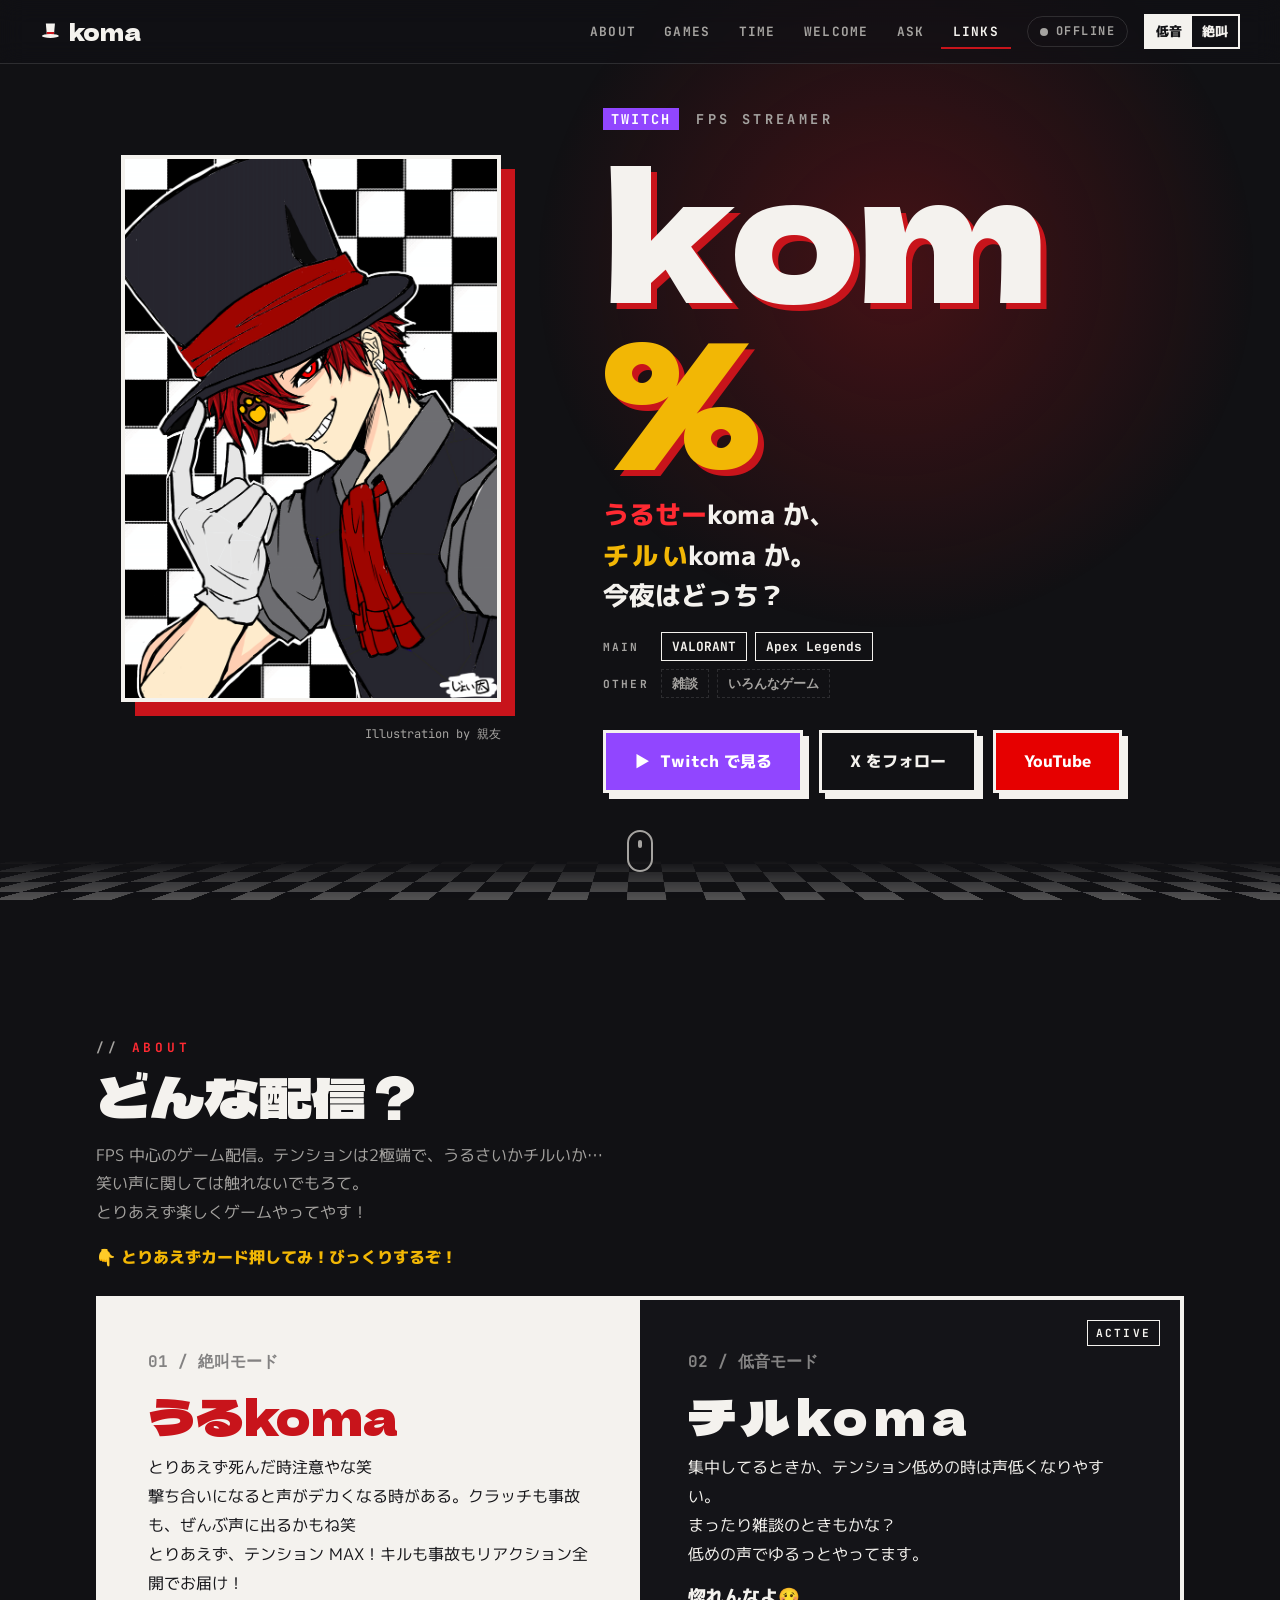
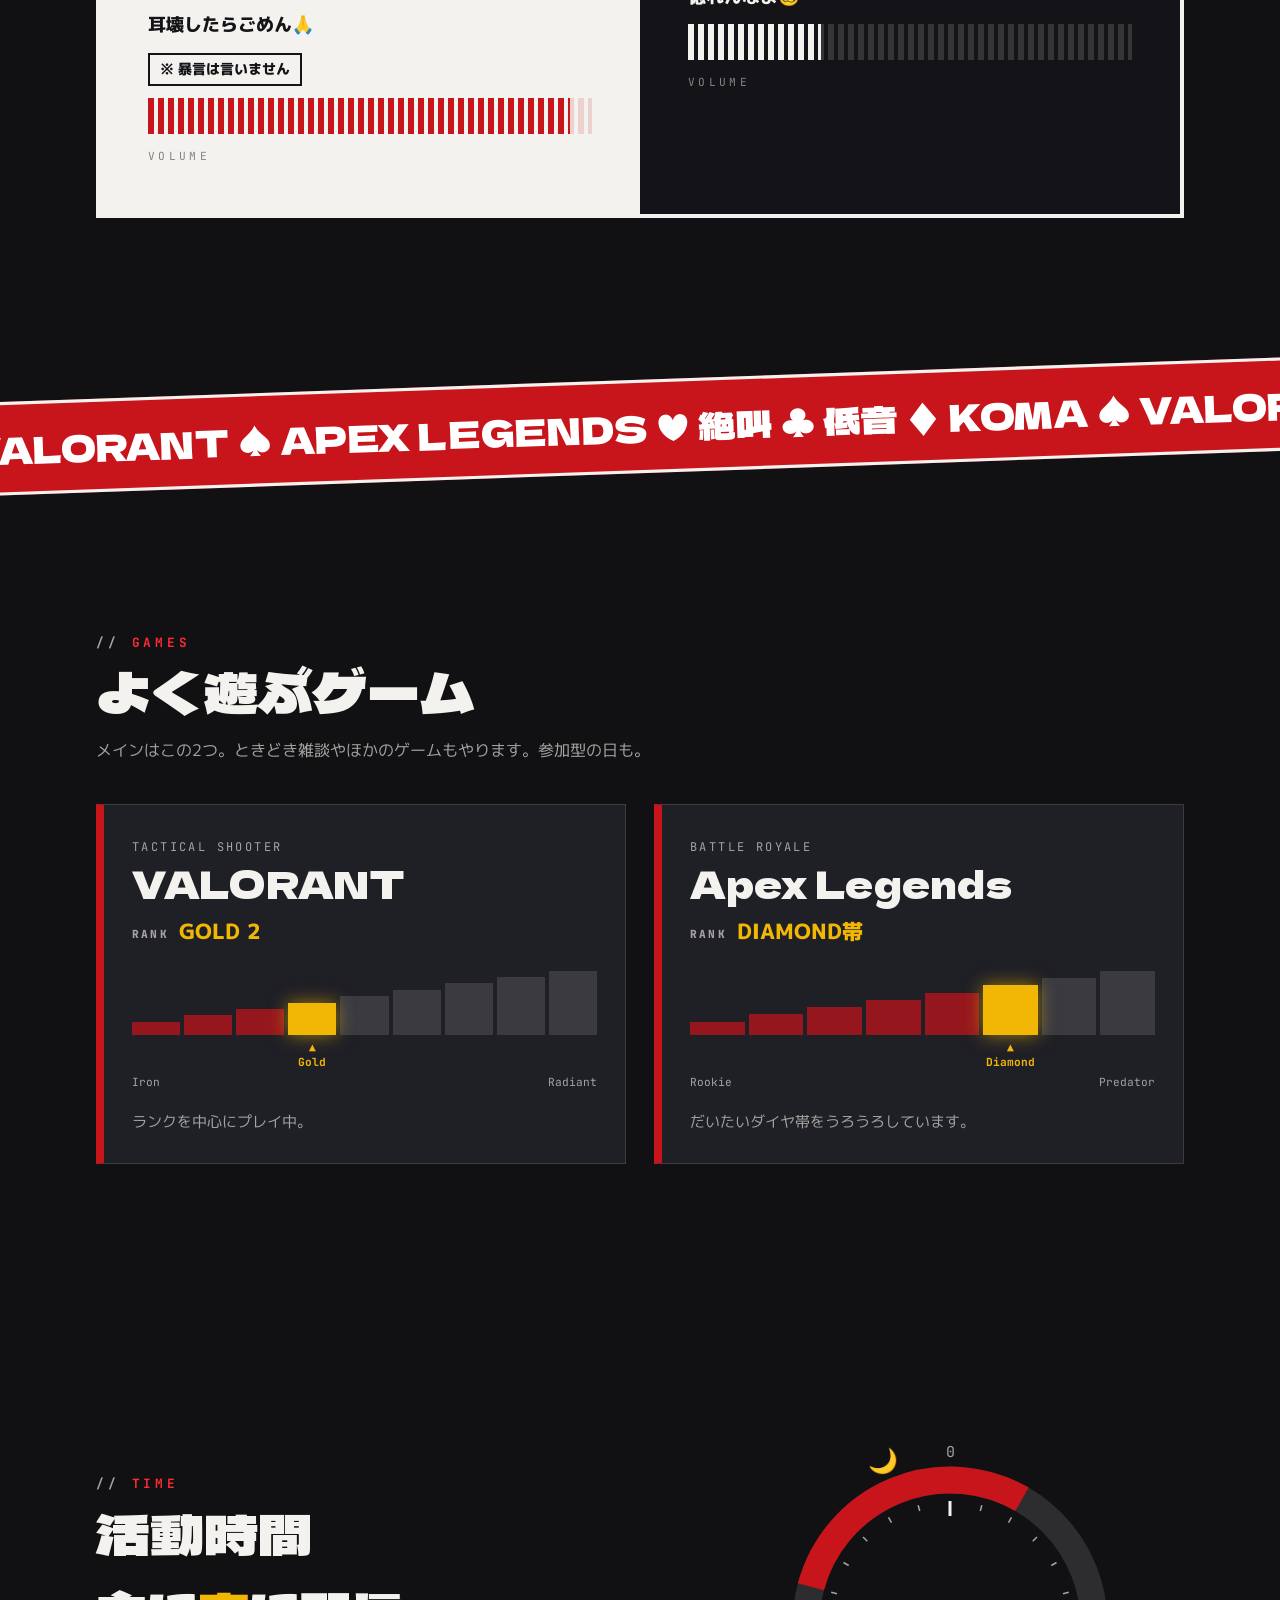
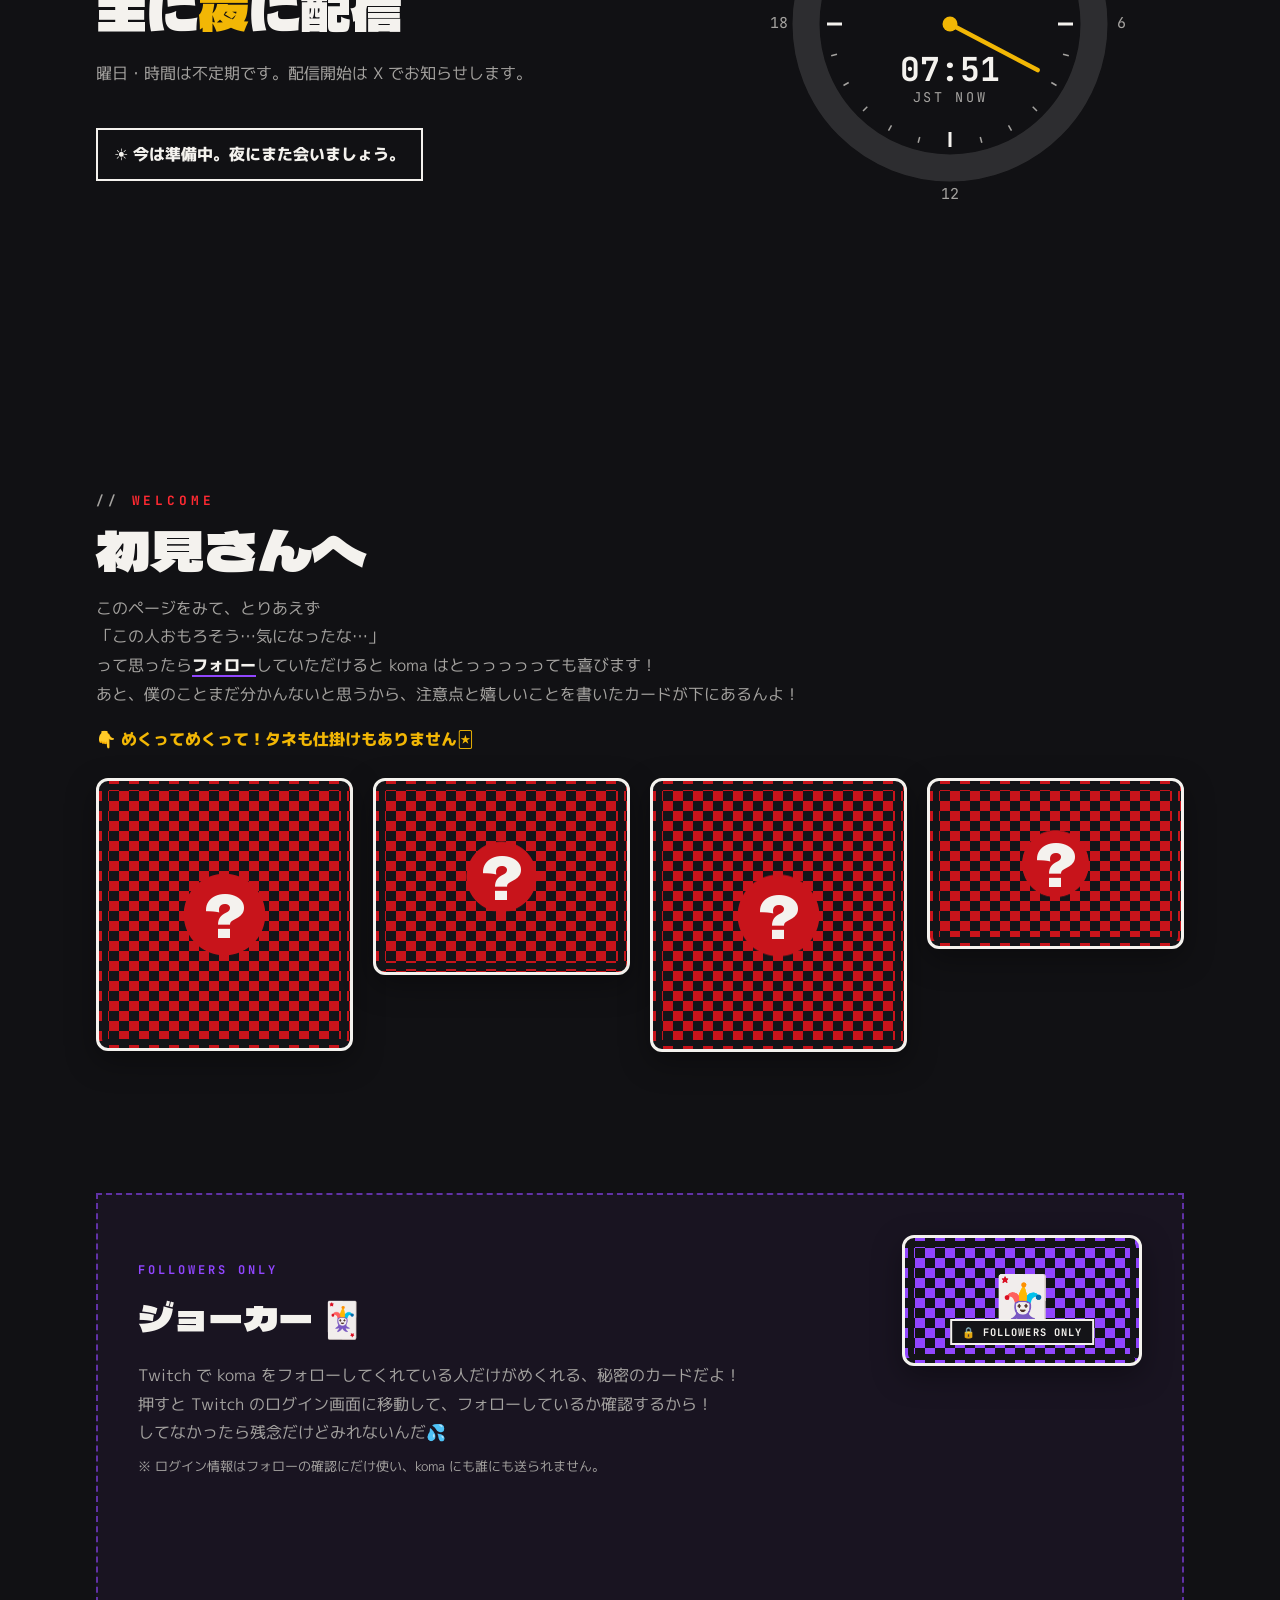
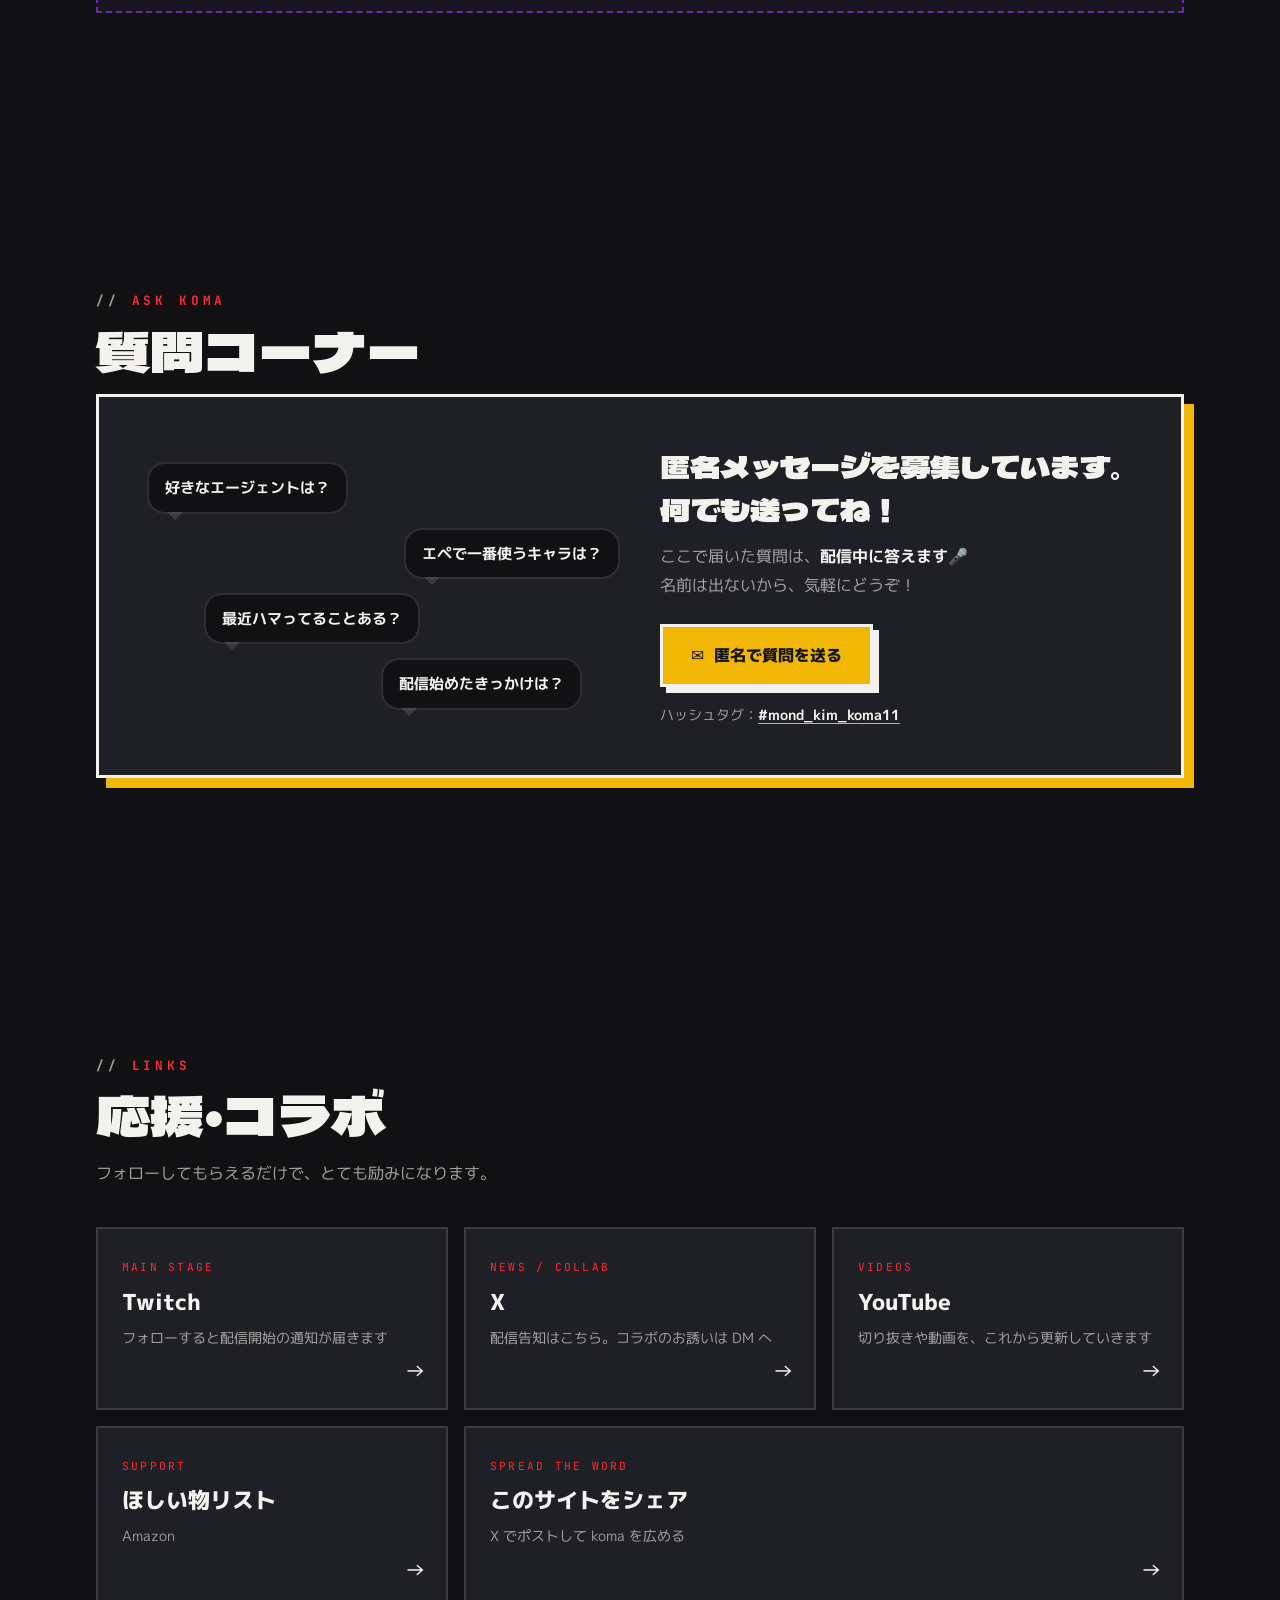
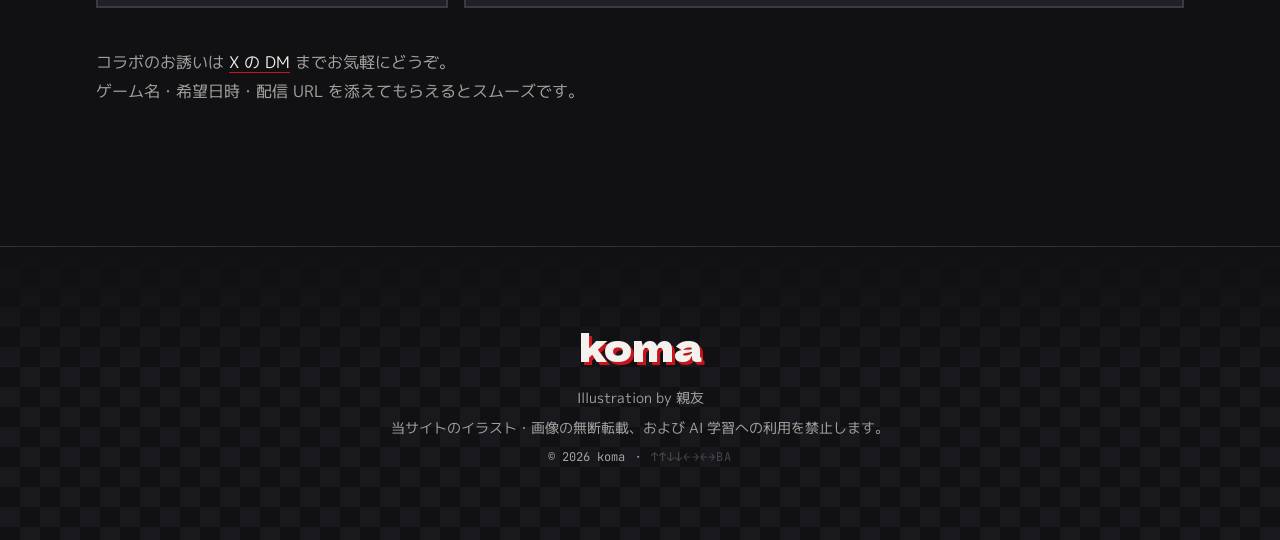
==== commit 6104170a: "Make every unlocked Joker rank shimmer, not just Diamond A white highlight sweeps across each unlock" ====
--- a/index.html
+++ b/index.html
@@ -26,8 +26,8 @@
 <link href="https://fonts.googleapis.com/css2?family=Dela+Gothic+One&family=M+PLUS+1p:wght@400;700;800&family=JetBrains+Mono:wght@500;700&display=swap" rel="stylesheet">
 <!-- ?v= の数字を変えると、スマホに残った古いファイルではなく新しいファイルを読み込みます。
      style.css や script.js を変えたら、この数字も変える（日付＋その日の何回目、など） -->
-<link rel="stylesheet" href="style.css?v=2026100902">
-<script src="script.js?v=2026100902" defer></script>
+<link rel="stylesheet" href="style.css?v=2026100904">
+<script src="script.js?v=2026100904" defer></script>
 </head>
 <body>
 
--- a/style.css
+++ b/style.css
@@ -677,6 +677,7 @@
 .joker-front .card-text { color: #f4f2ee; }
 .joker-front .card-corner { font-family: var(--font-mono); font-size: .75rem; letter-spacing: .1em; }
 /* フォロー期間のランクの色 */
+[data-tier="rookie"]   { --tier: #8a8a93; } /* まだフォローしていない人 */
 [data-tier="bronze"]   { --tier: #cd7f32; }
 [data-tier="silver"]   { --tier: #c9ced6; }
 [data-tier="gold"]     { --tier: #f2b705; }
@@ -686,23 +687,32 @@
 [data-tier="predator"] { --tier: #ff3b3b; }
 /* プレデターは赤く脈打つ */
 .joker-card[data-tier="predator"] .joker-front { animation: predator-glow 1.6s ease-in-out infinite; }
-.joker-card[data-tier="predator"] .joker-tier-name { text-shadow: 0 0 12px rgba(255, 59, 59, .8); }
+.joker-card[data-tier="predator"] .joker-tier-name { filter: drop-shadow(0 0 8px rgba(255, 59, 59, .8)); }
 [data-tier="predator"] .joker-tier-badge { color: #fff; }
 @keyframes predator-glow {
   50% { box-shadow: 0 0 48px rgba(255, 59, 59, .85); }
 }
-/* ダイヤモンドだけは、きらきら光るグラデーション */
-[data-tier="diamond"] .joker-tier-badge,
-.joker-card[data-tier="diamond"] .joker-tier-name {
-  background: linear-gradient(110deg, #ffffff 0%, #9be7ff 25%, #ffffff 45%, #c9b8ff 65%, #9be7ff 85%, #ffffff 100%);
+
+/* 全ランクをテカらせる：ランクの色の上を、白い光の筋が流れる。
+   解放済みのランクとカードだけ光る（まだのランクと ROOKIE は光らない） */
+.joker-tier.is-open .joker-tier-badge,
+.joker-card[data-tier]:not([data-tier="rookie"]) .joker-tier-name {
+  background: linear-gradient(110deg,
+    var(--tier) 0%, var(--tier) 38%, #ffffff 50%, var(--tier) 62%, var(--tier) 100%);
   background-size: 250% 100%;
   animation: sparkle 3s linear infinite;
+}
+/* ダイヤモンドは特別に、水色と紫が混ざったきらきら */
+.joker-tier.is-open[data-tier="diamond"] .joker-tier-badge,
+.joker-card[data-tier="diamond"] .joker-tier-name {
+  background-image: linear-gradient(110deg, #ffffff 0%, #9be7ff 25%, #ffffff 45%, #c9b8ff 65%, #9be7ff 85%, #ffffff 100%);
 }
 @keyframes sparkle { to { background-position: -250% 0; } }
 .joker-card[data-tier] .joker-front { border-color: var(--tier); box-shadow: 0 0 28px color-mix(in srgb, var(--tier) 45%, transparent); }
 .joker-face { display: grid; gap: 6px; text-align: center; }
 .joker-tier-name { font-family: var(--font-display); font-size: 1.3rem; line-height: 1.2; color: var(--tier, var(--gold)); }
-.joker-card[data-tier="diamond"] .joker-tier-name {
+/* カードのランク名は、文字の形に光を切り抜く */
+.joker-card[data-tier]:not([data-tier="rookie"]) .joker-tier-name {
   -webkit-background-clip: text; background-clip: text; color: transparent;
 }
 .joker-days { font-size: 1rem; }
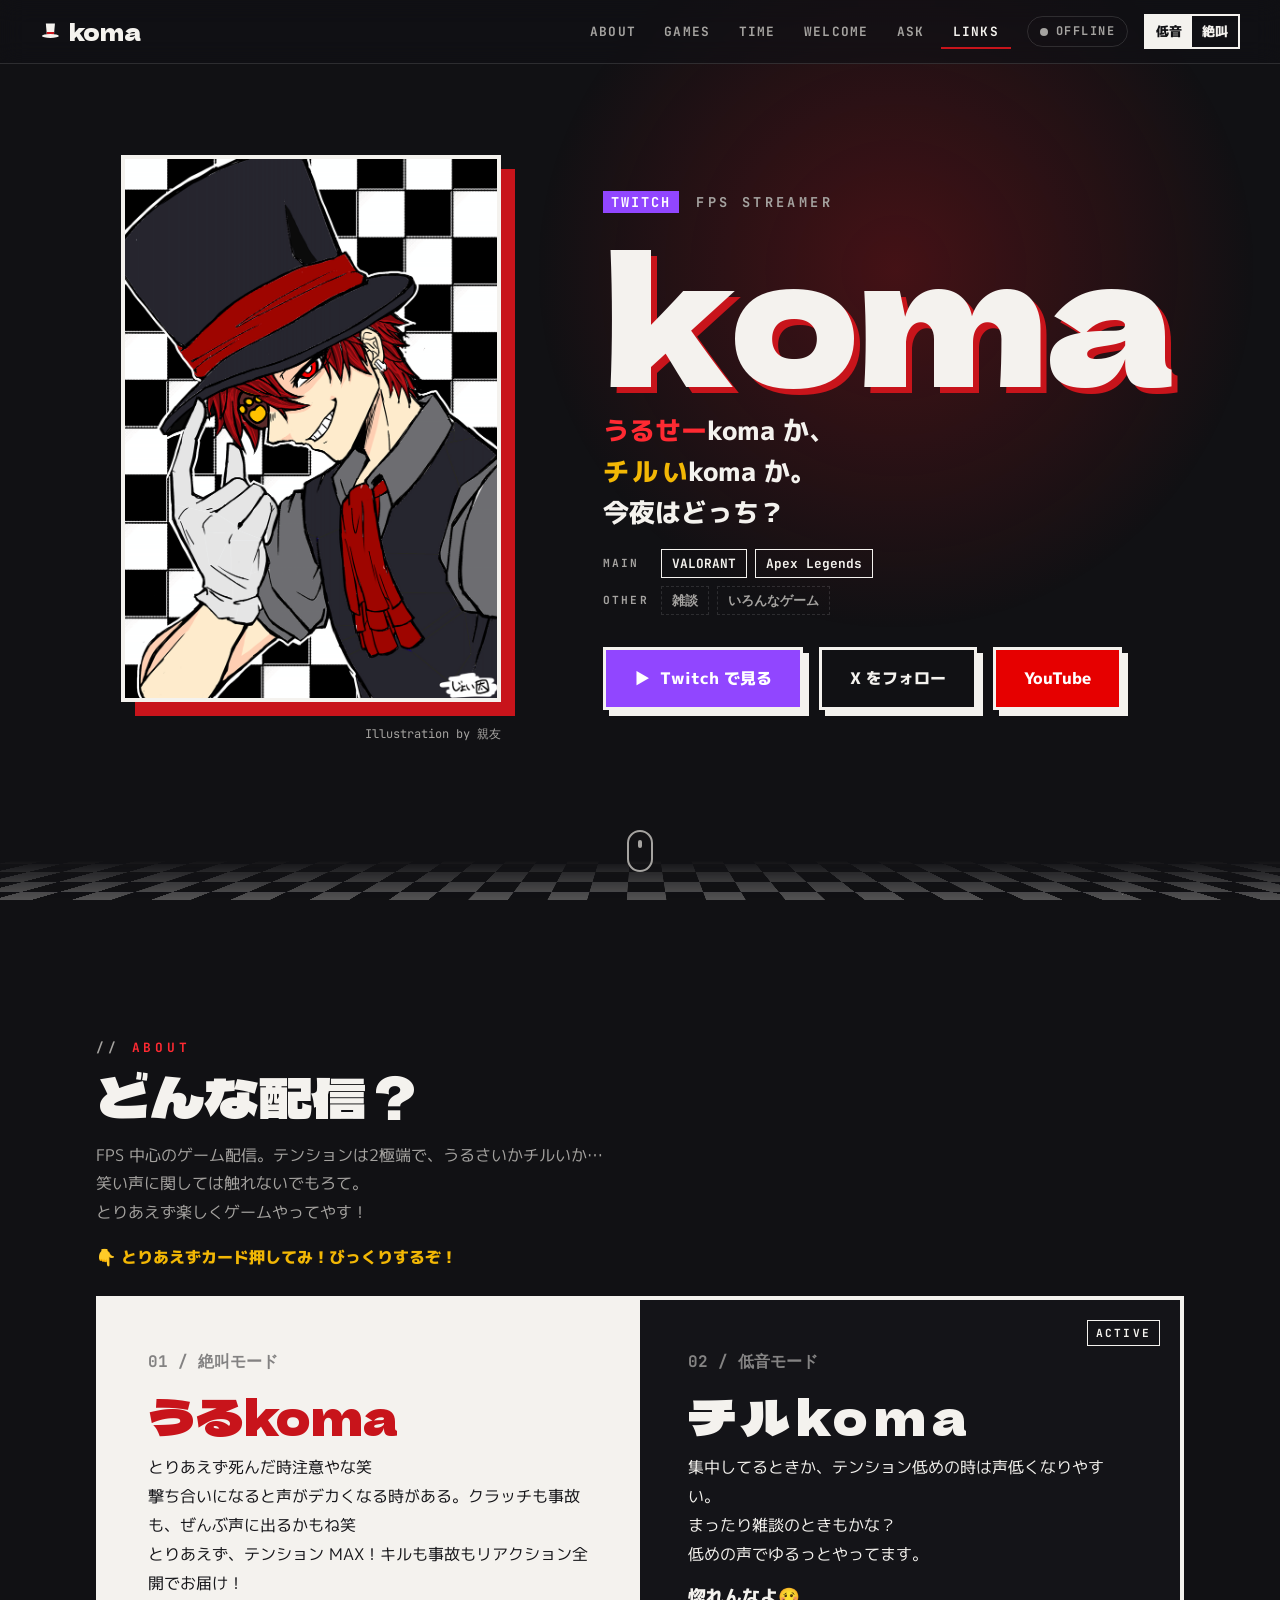
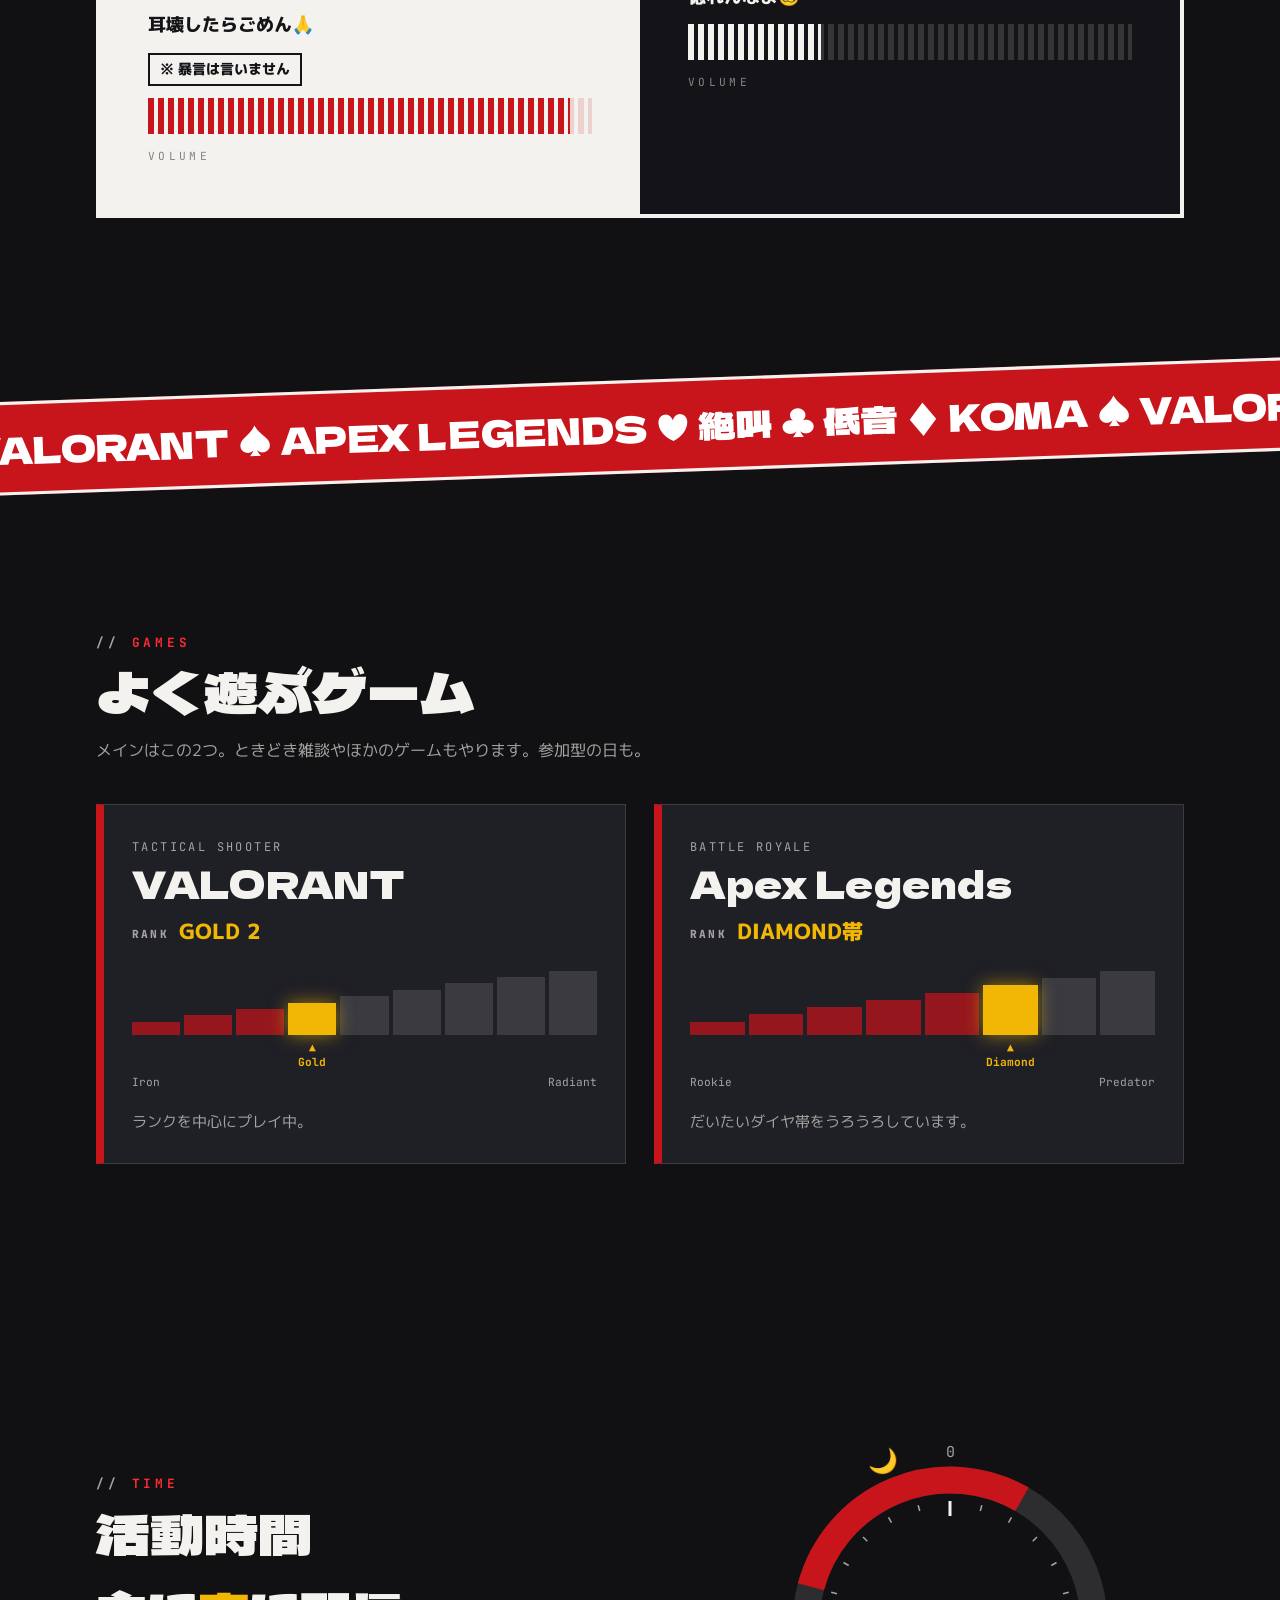
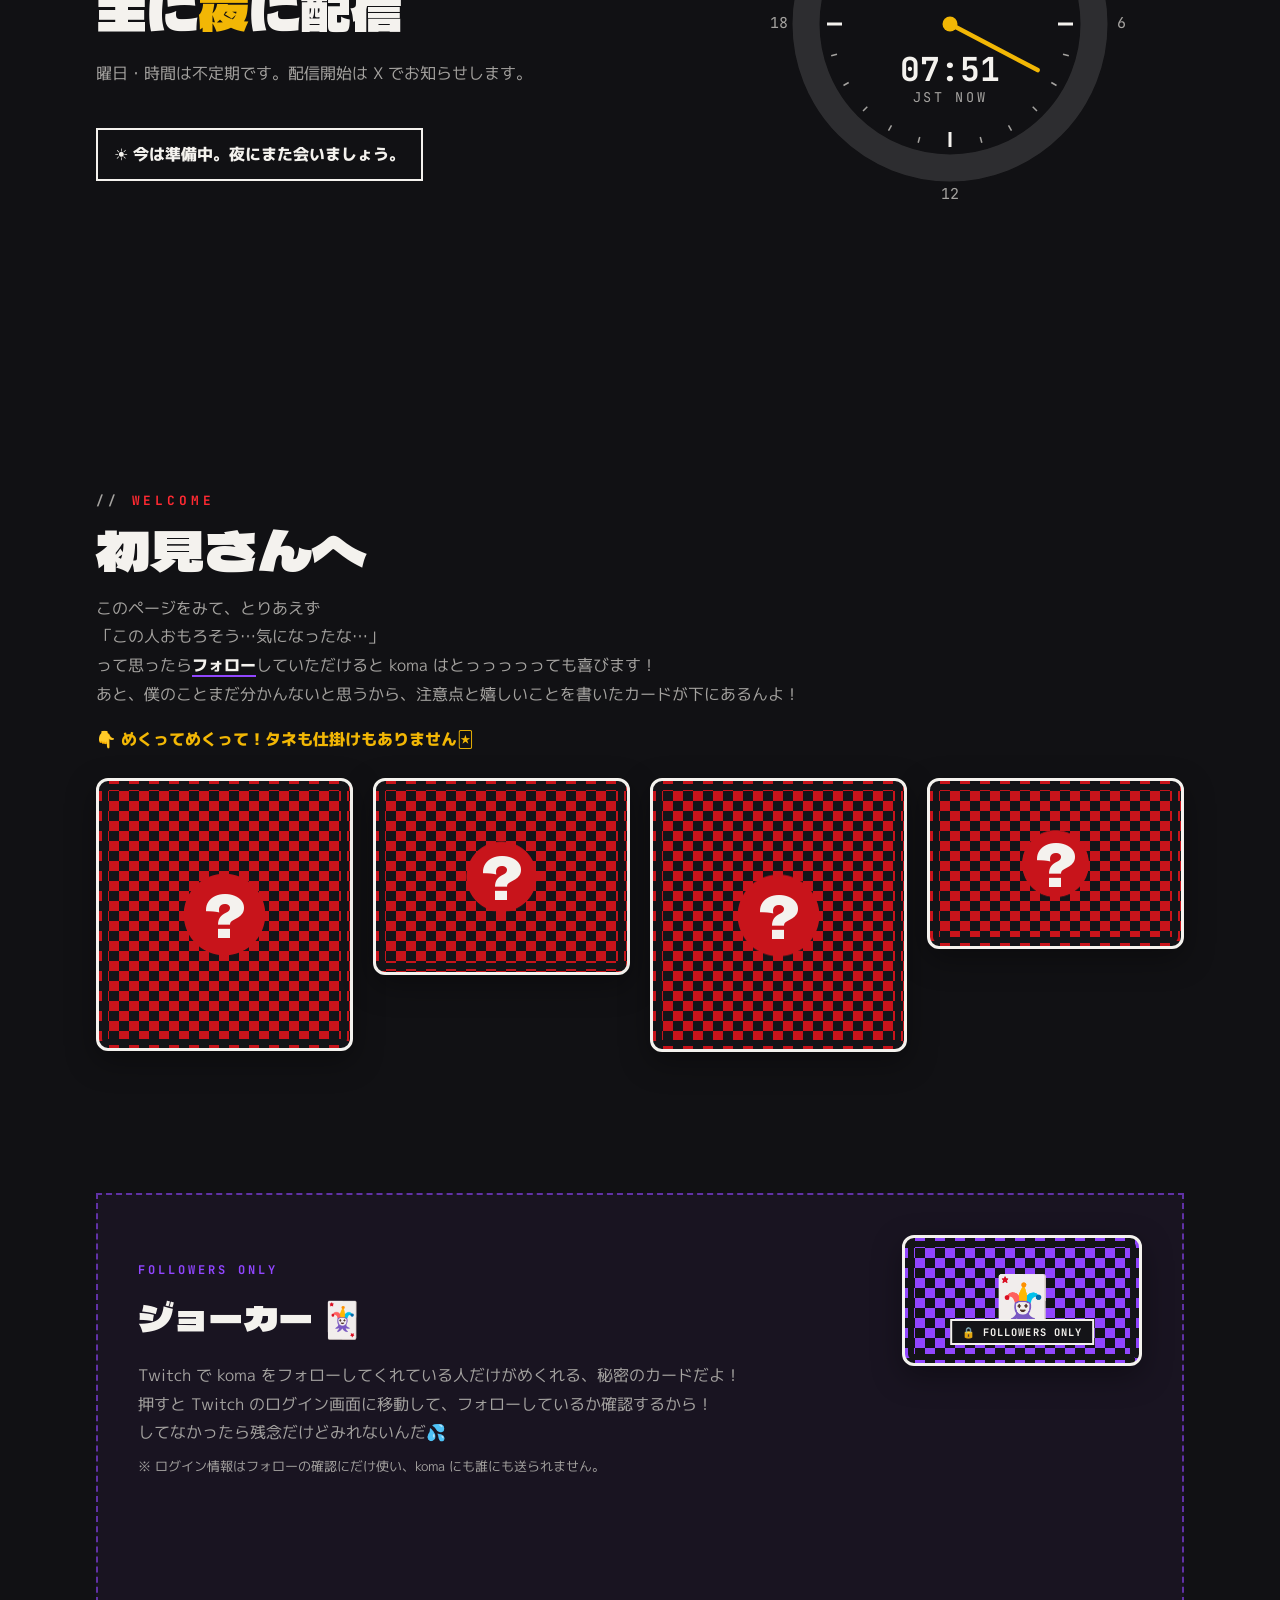
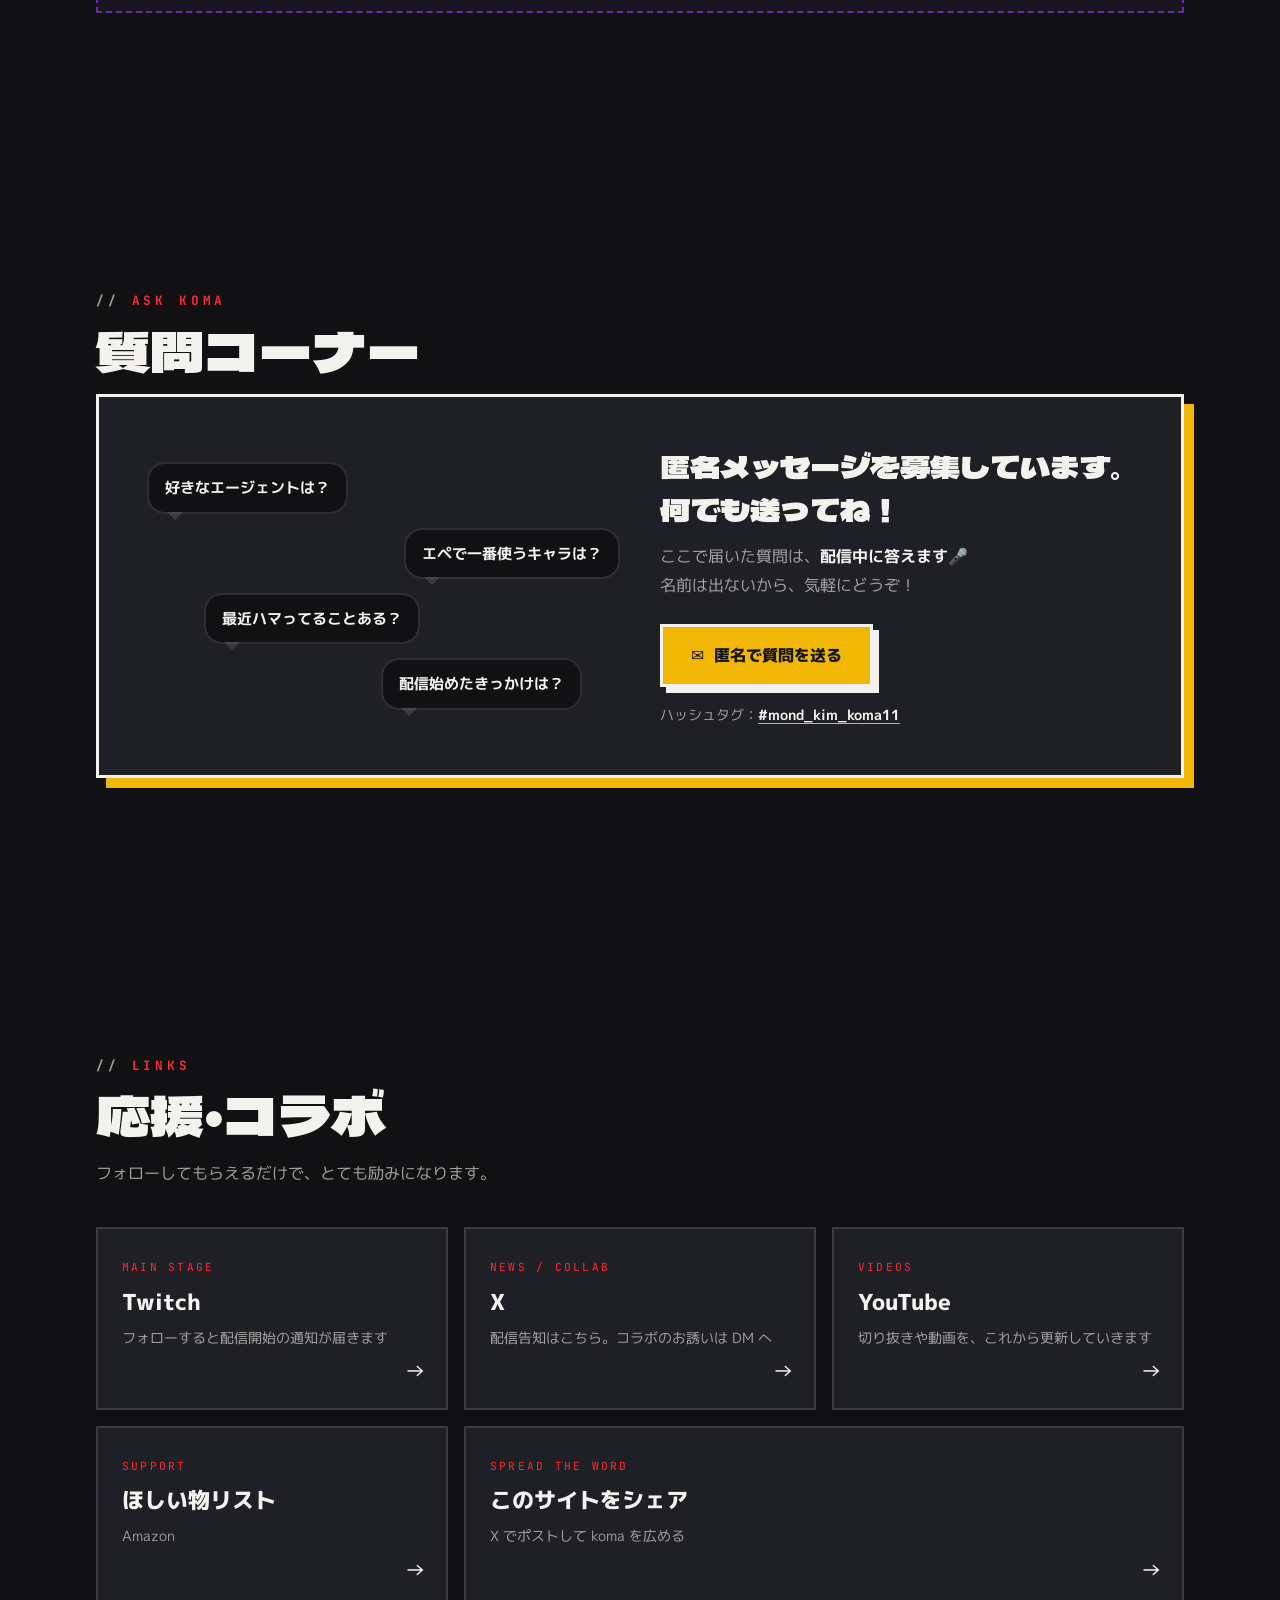
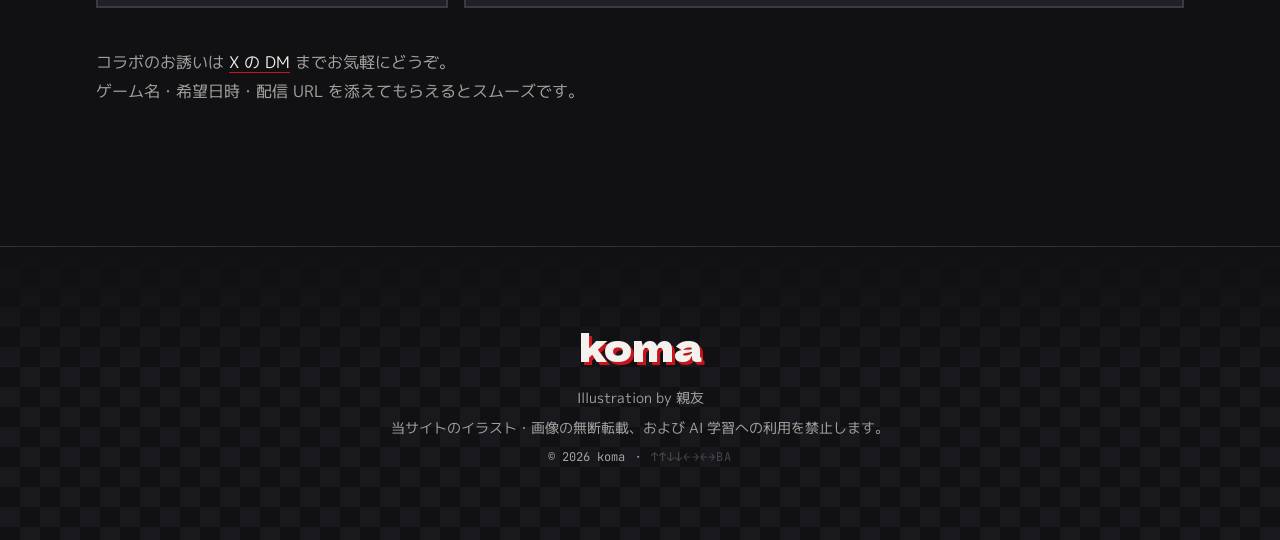
==== commit 3c3b2643: "Give every Joker rank a multi-tone metallic gradient Each tier defines --metal (a looping set of hig" ====
--- a/index.html
+++ b/index.html
@@ -26,8 +26,8 @@
 <link href="https://fonts.googleapis.com/css2?family=Dela+Gothic+One&family=M+PLUS+1p:wght@400;700;800&family=JetBrains+Mono:wght@500;700&display=swap" rel="stylesheet">
 <!-- ?v= の数字を変えると、スマホに残った古いファイルではなく新しいファイルを読み込みます。
      style.css や script.js を変えたら、この数字も変える（日付＋その日の何回目、など） -->
-<link rel="stylesheet" href="style.css?v=2026100904">
-<script src="script.js?v=2026100904" defer></script>
+<link rel="stylesheet" href="style.css?v=2026101001">
+<script src="script.js?v=2026101001" defer></script>
 </head>
 <body>
 
--- a/style.css
+++ b/style.css
@@ -676,15 +676,17 @@
 .card-front.joker-front { background: #141418; border-color: var(--gold); color: var(--gold); }
 .joker-front .card-text { color: #f4f2ee; }
 .joker-front .card-corner { font-family: var(--font-mono); font-size: .75rem; letter-spacing: .1em; }
-/* フォロー期間のランクの色 */
-[data-tier="rookie"]   { --tier: #8a8a93; } /* まだフォローしていない人 */
-[data-tier="bronze"]   { --tier: #cd7f32; }
-[data-tier="silver"]   { --tier: #c9ced6; }
-[data-tier="gold"]     { --tier: #f2b705; }
-[data-tier="platinum"] { --tier: #4fd1c5; }
-[data-tier="diamond"]  { --tier: #d6f6ff; }
-[data-tier="master"]   { --tier: #b06bff; }
-[data-tier="predator"] { --tier: #ff3b3b; }
+/* フォロー期間のランクの色
+   --tier：基本の色（枠の光など）
+   --metal：金属っぽく見せるための色の重なり。最初と最後を同じ色にすると、流れる光が途切れない */
+[data-tier="rookie"]   { --tier: #8a8a93; } /* まだフォローしていない人（光らない） */
+[data-tier="bronze"]   { --tier: #d98b4a; --metal: #b8662b, #e8a165 20%, #fff0de 50%, #d07a3a 80%, #b8662b; }
+[data-tier="silver"]   { --tier: #c9d1da; --metal: #9aa4af, #e3e9ef 20%, #ffffff 50%, #bcc6d0 80%, #9aa4af; }
+[data-tier="gold"]     { --tier: #f2b705; --metal: #d99a00, #ffd84d 20%, #fffbe0 50%, #f2b705 80%, #d99a00; }
+[data-tier="platinum"] { --tier: #4fd1c5; --metal: #2fb3a6, #8ff0e5 20%, #effffd 50%, #4fd1c5 80%, #2fb3a6; }
+[data-tier="diamond"]  { --tier: #bfefff; --metal: #ffffff, #9be7ff 20%, #ffffff 40%, #c9b8ff 60%, #8fd8ff 80%, #ffffff; }
+[data-tier="master"]   { --tier: #a66bff; --metal: #8a4dff, #c79bff 20%, #ffffff 50%, #a66bff 80%, #8a4dff; }
+[data-tier="predator"] { --tier: #ff3b3b; --metal: #d41414, #ff6b5a 20%, #ffe2dc 50%, #ff3b3b 80%, #d41414; }
 /* プレデターは赤く脈打つ */
 .joker-card[data-tier="predator"] .joker-front { animation: predator-glow 1.6s ease-in-out infinite; }
 .joker-card[data-tier="predator"] .joker-tier-name { filter: drop-shadow(0 0 8px rgba(255, 59, 59, .8)); }
@@ -693,22 +695,31 @@
   50% { box-shadow: 0 0 48px rgba(255, 59, 59, .85); }
 }
 
-/* 全ランクをテカらせる：ランクの色の上を、白い光の筋が流れる。
+/* 全ランクを金属みたいにテカらせる：いくつかの色が重なったグラデーションが流れる。
    解放済みのランクとカードだけ光る（まだのランクと ROOKIE は光らない） */
 .joker-tier.is-open .joker-tier-badge,
 .joker-card[data-tier]:not([data-tier="rookie"]) .joker-tier-name {
-  background: linear-gradient(110deg,
-    var(--tier) 0%, var(--tier) 38%, #ffffff 50%, var(--tier) 62%, var(--tier) 100%);
+  background: linear-gradient(110deg, var(--metal));
   background-size: 250% 100%;
-  animation: sparkle 3s linear infinite;
-}
-/* ダイヤモンドは特別に、水色と紫が混ざったきらきら */
-.joker-tier.is-open[data-tier="diamond"] .joker-tier-badge,
-.joker-card[data-tier="diamond"] .joker-tier-name {
-  background-image: linear-gradient(110deg, #ffffff 0%, #9be7ff 25%, #ffffff 45%, #c9b8ff 65%, #9be7ff 85%, #ffffff 100%);
+  animation: sparkle 3.5s linear infinite;
 }
 @keyframes sparkle { to { background-position: -250% 0; } }
-.joker-card[data-tier] .joker-front { border-color: var(--tier); box-shadow: 0 0 28px color-mix(in srgb, var(--tier) 45%, transparent); }
+
+/* カードの枠も同じ金属のグラデーションに（中は黒、枠だけグラデーション） */
+.joker-card[data-tier] .joker-front {
+  border-color: transparent;
+  background:
+    linear-gradient(#141418, #141418) padding-box,
+    linear-gradient(135deg, var(--metal, var(--tier), var(--tier))) border-box;
+  box-shadow: 0 0 28px color-mix(in srgb, var(--tier) 45%, transparent);
+}
+/* 上のランクほど、カードの表面に斜めの光が走る */
+.joker-card:is([data-tier="diamond"], [data-tier="master"], [data-tier="predator"]) .joker-front::before {
+  content: ""; position: absolute; inset: 0; pointer-events: none;
+  background: linear-gradient(115deg, transparent 35%, color-mix(in srgb, var(--tier) 30%, transparent) 48%, rgba(255,255,255,.18) 50%, transparent 62%);
+  background-size: 300% 100%;
+  animation: sparkle 4s linear infinite;
+}
 .joker-face { display: grid; gap: 6px; text-align: center; }
 .joker-tier-name { font-family: var(--font-display); font-size: 1.3rem; line-height: 1.2; color: var(--tier, var(--gold)); }
 /* カードのランク名は、文字の形に光を切り抜く */
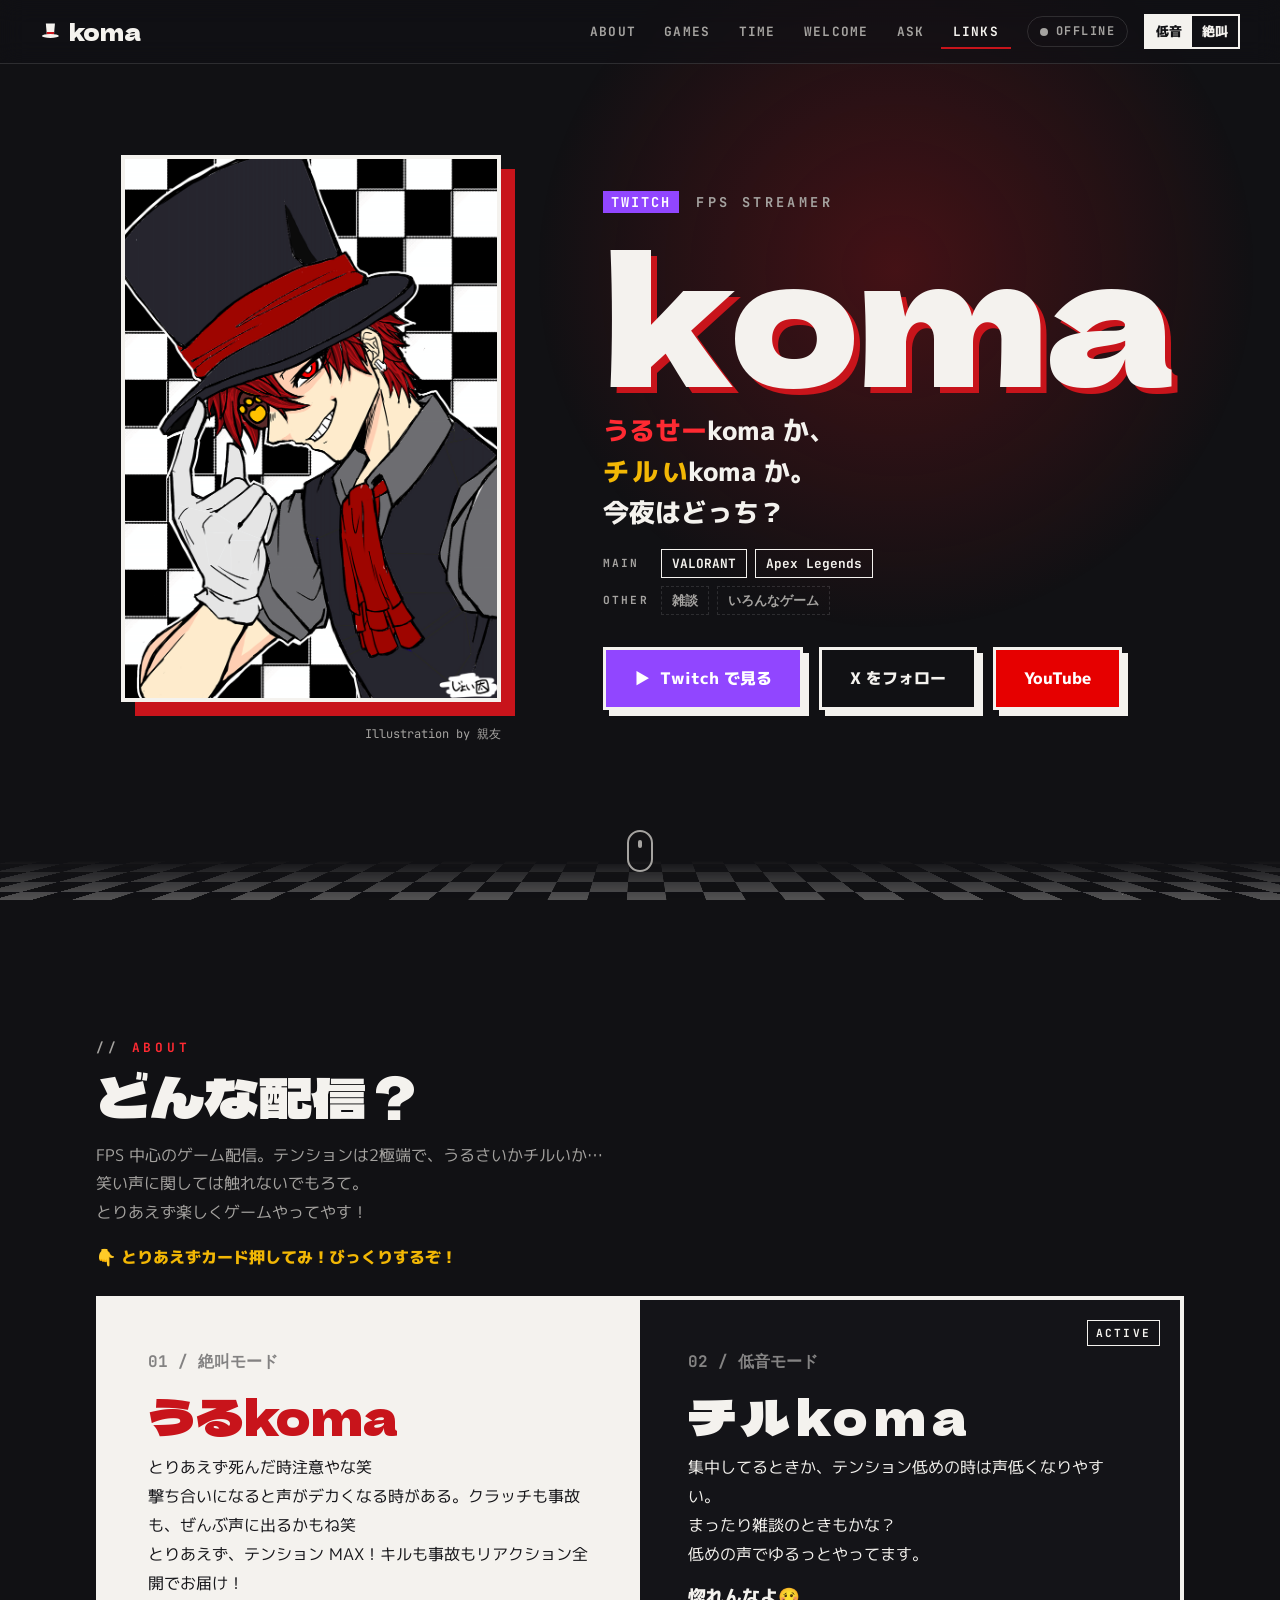
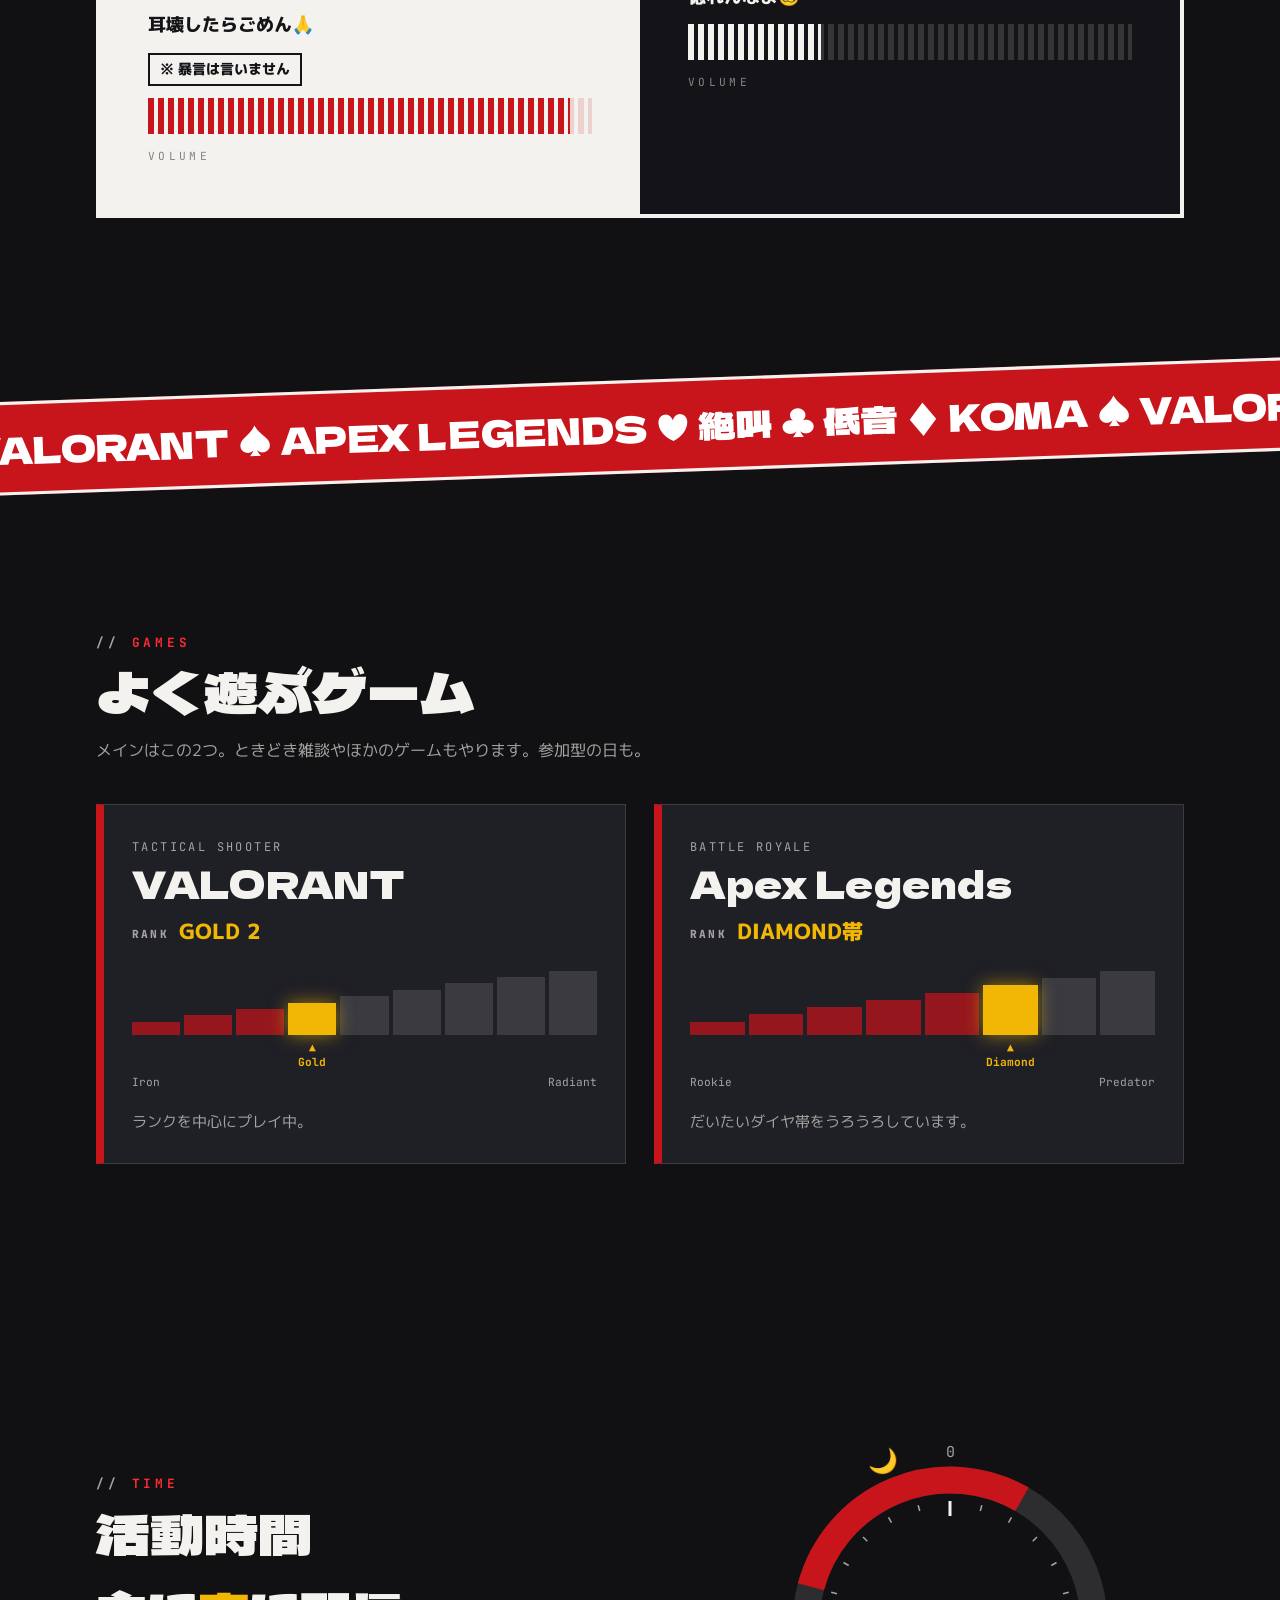
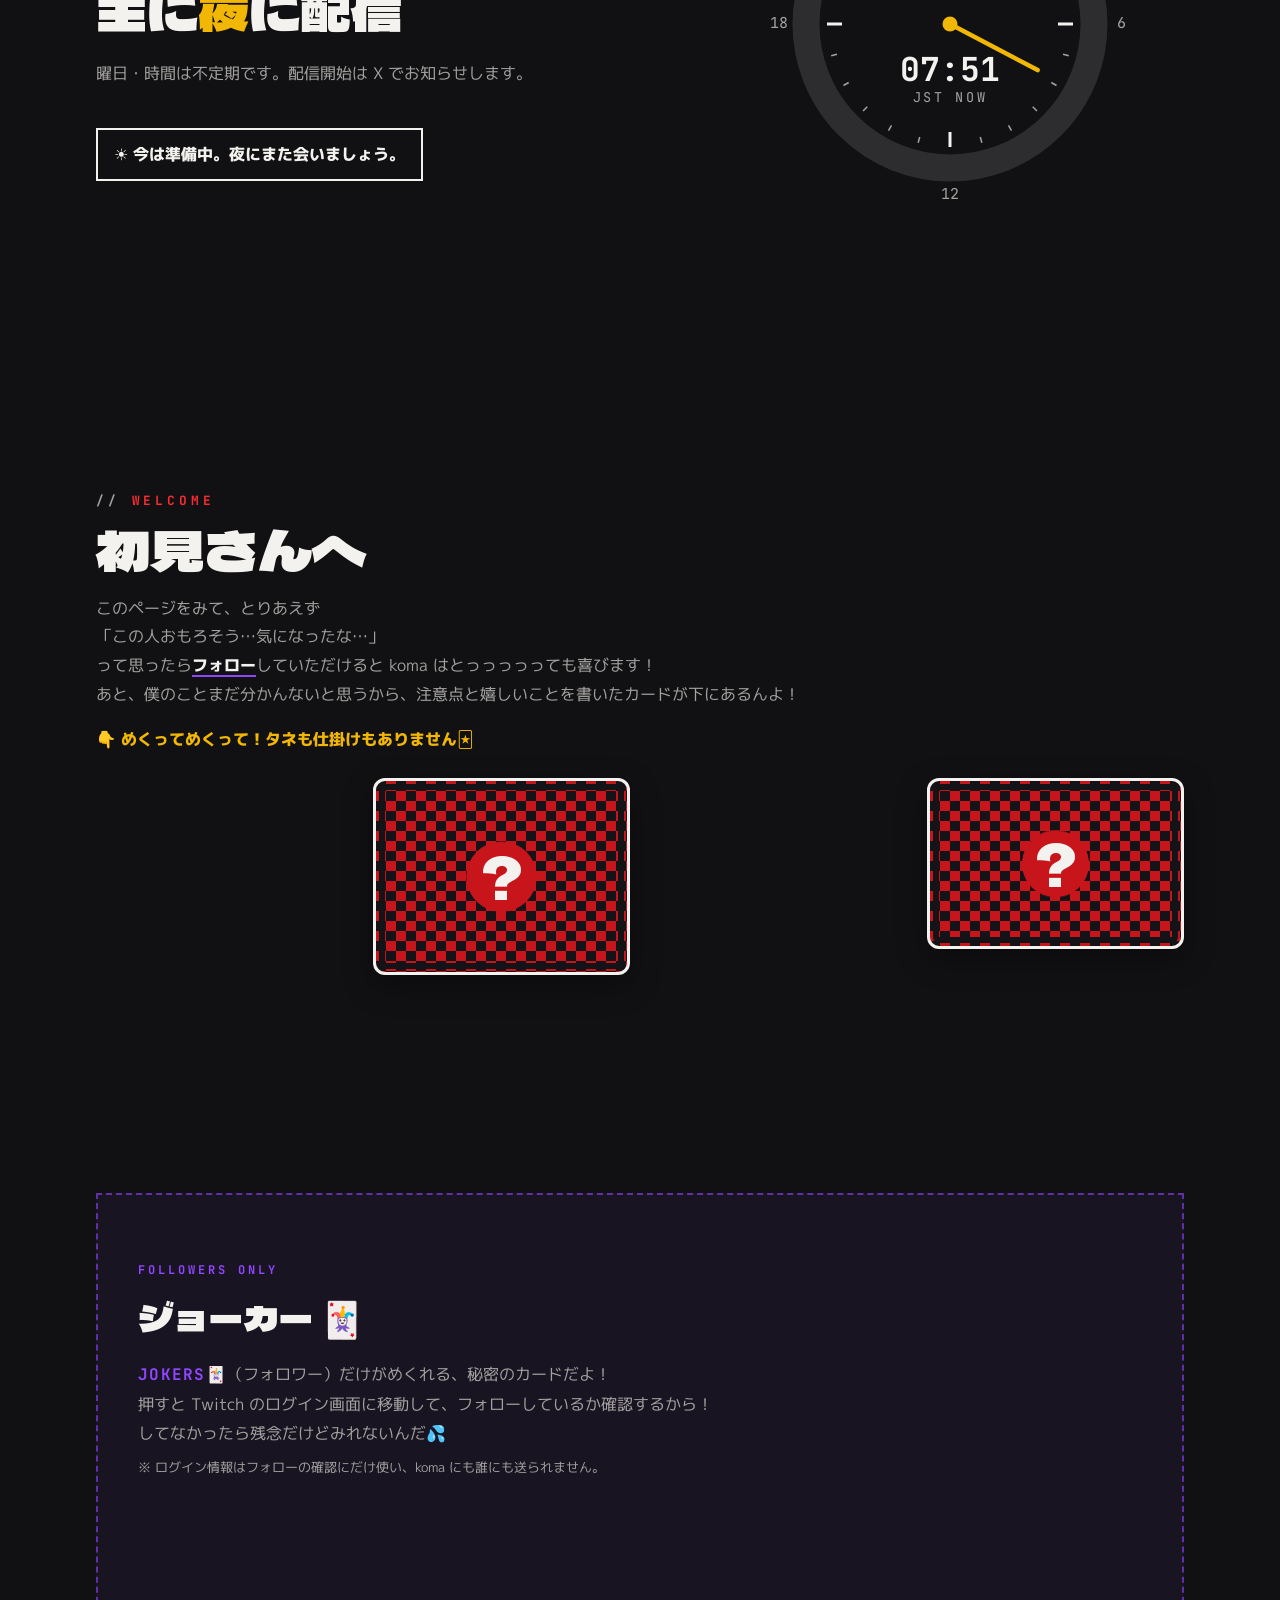
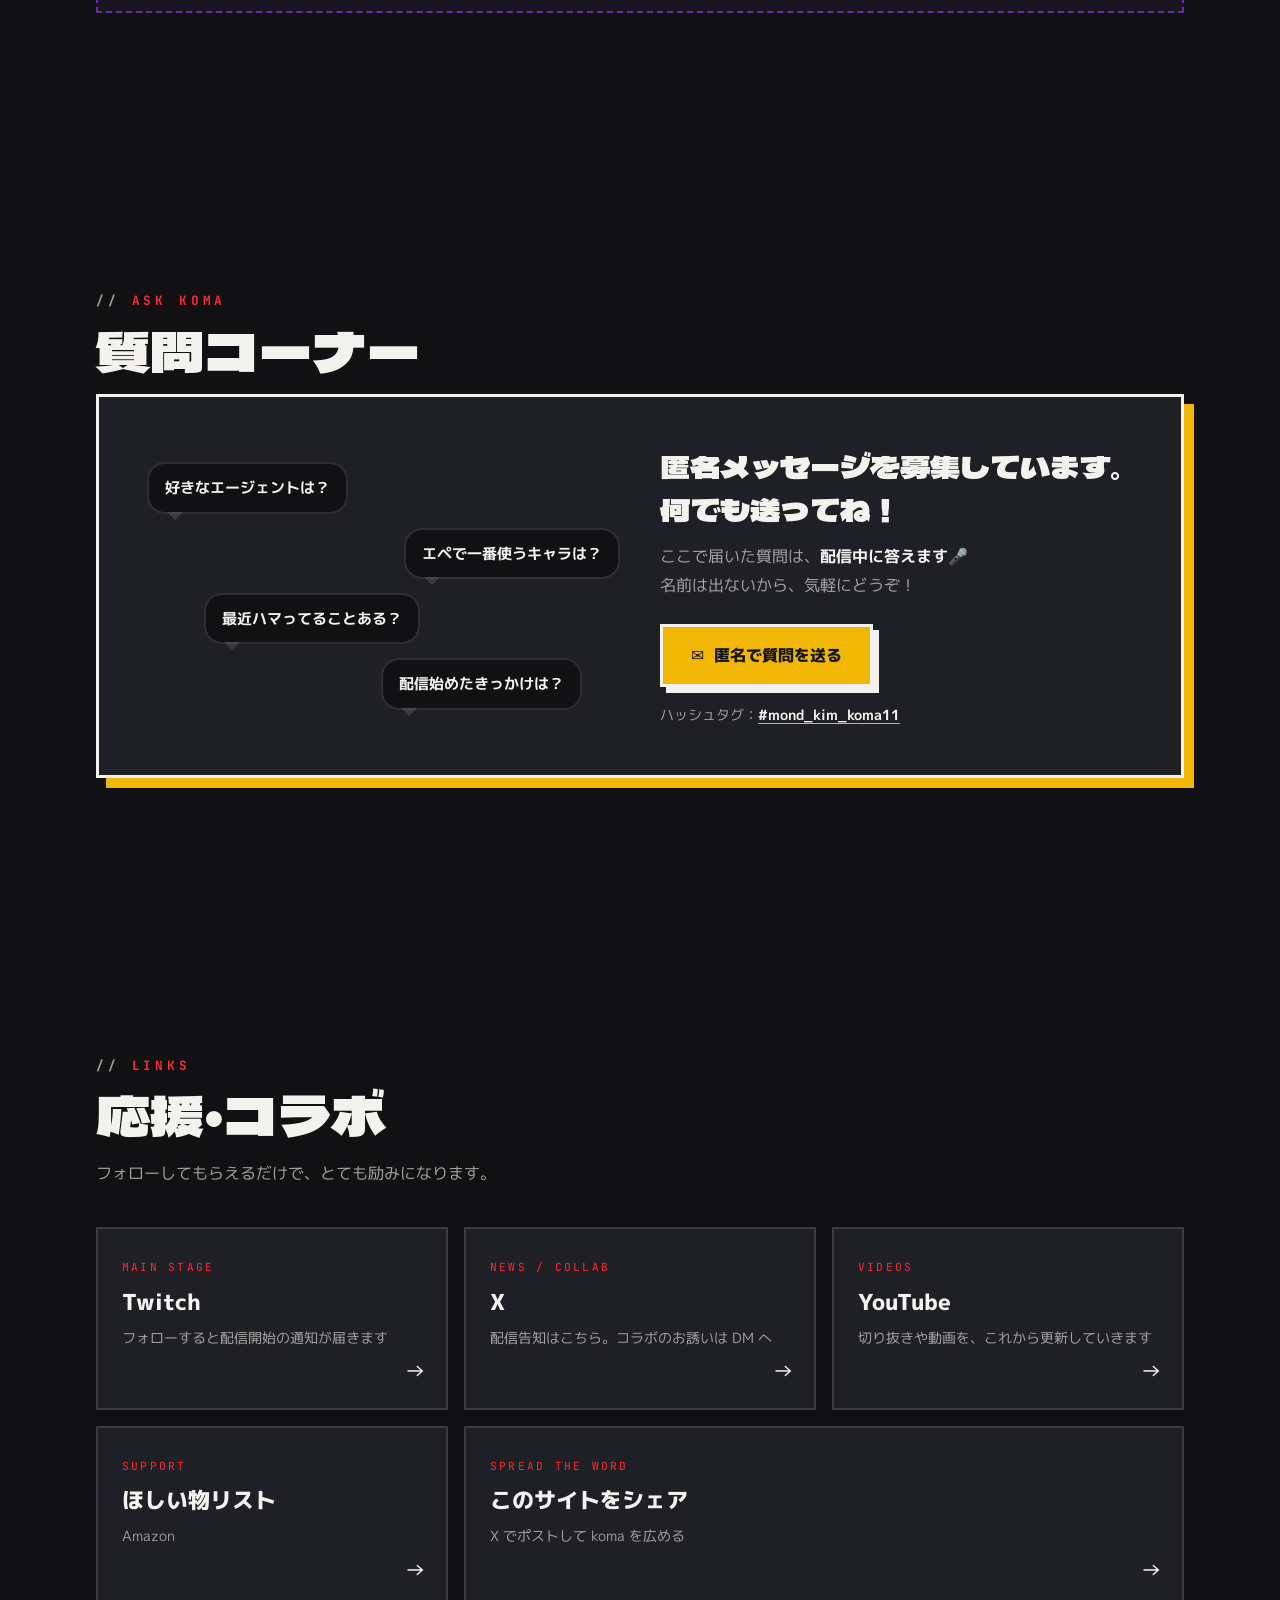
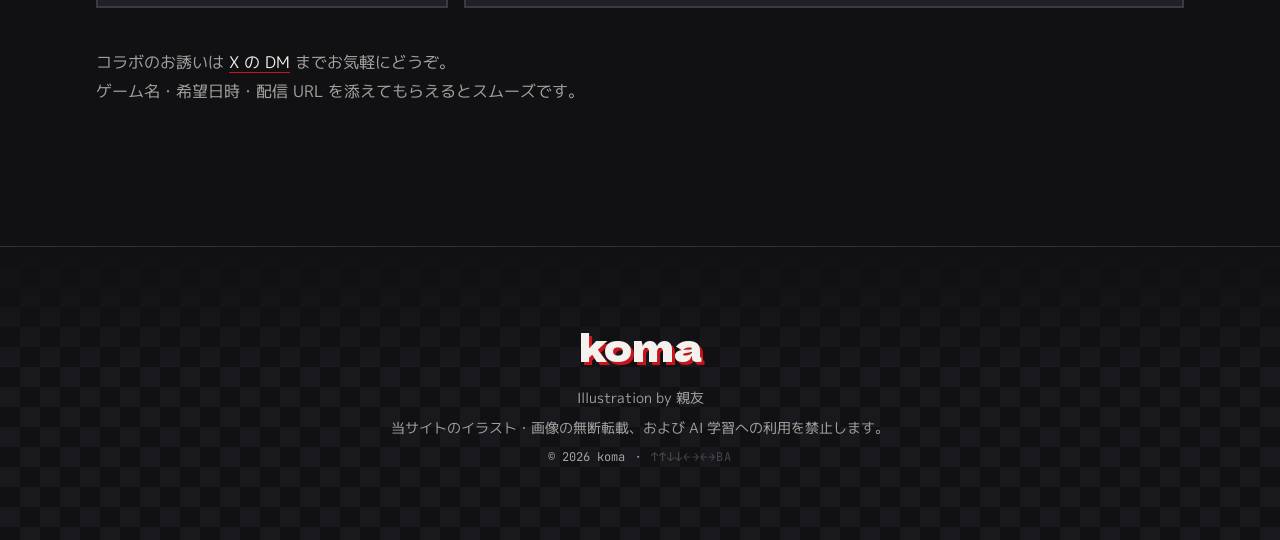
==== commit 8182e0df: "Name the fanbase JOKERS🃏 in the Joker description Co-Authored-By: Claude Opus 5.5 <noreply@anthropic" ====
--- a/index.html
+++ b/index.html
@@ -26,8 +26,8 @@
 <link href="https://fonts.googleapis.com/css2?family=Dela+Gothic+One&family=M+PLUS+1p:wght@400;700;800&family=JetBrains+Mono:wght@500;700&display=swap" rel="stylesheet">
 <!-- ?v= の数字を変えると、スマホに残った古いファイルではなく新しいファイルを読み込みます。
      style.css や script.js を変えたら、この数字も変える（日付＋その日の何回目、など） -->
-<link rel="stylesheet" href="style.css?v=2026101001">
-<script src="script.js?v=2026101001" defer></script>
+<link rel="stylesheet" href="style.css?v=2026101002">
+<script src="script.js?v=2026101002" defer></script>
 </head>
 <body>
 
@@ -270,7 +270,7 @@
         <div class="joker-info">
           <p class="joker-kicker">FOLLOWERS ONLY</p>
           <h3 class="joker-title">ジョーカー 🃏</h3>
-          <p class="joker-desc">Twitch で koma をフォローしてくれている人だけがめくれる、秘密のカードだよ！<br>
+          <p class="joker-desc"><b class="jokers-name">JOKERS🃏</b>（フォロワー）だけがめくれる、秘密のカードだよ！<br>
             押すと Twitch のログイン画面に移動して、フォローしているか確認するから！<br>
             してなかったら残念だけどみれないんだ💦</p>
           <p class="joker-privacy">※ ログイン情報はフォローの確認にだけ使い、koma にも誰にも送られません。</p>
--- a/style.css
+++ b/style.css
@@ -647,6 +647,8 @@
 .joker-kicker { font-family: var(--font-mono); font-size: .75rem; font-weight: 700; letter-spacing: .25em; color: var(--twitch); }
 .joker-title { font-family: var(--font-display); font-weight: 400; font-size: clamp(1.6rem, 4vw, 2.2rem); margin: 4px 0 12px; }
 .joker-desc { color: var(--muted); }
+/* ファンネーム「JOKERS」 */
+.jokers-name { font-family: var(--font-mono); letter-spacing: .08em; color: var(--twitch); }
 .joker-privacy { color: var(--muted); font-size: .8rem; margin-top: 8px; }
 .joker-status { margin-top: 16px; font-weight: 800; }
 .joker-status:empty { display: none; }
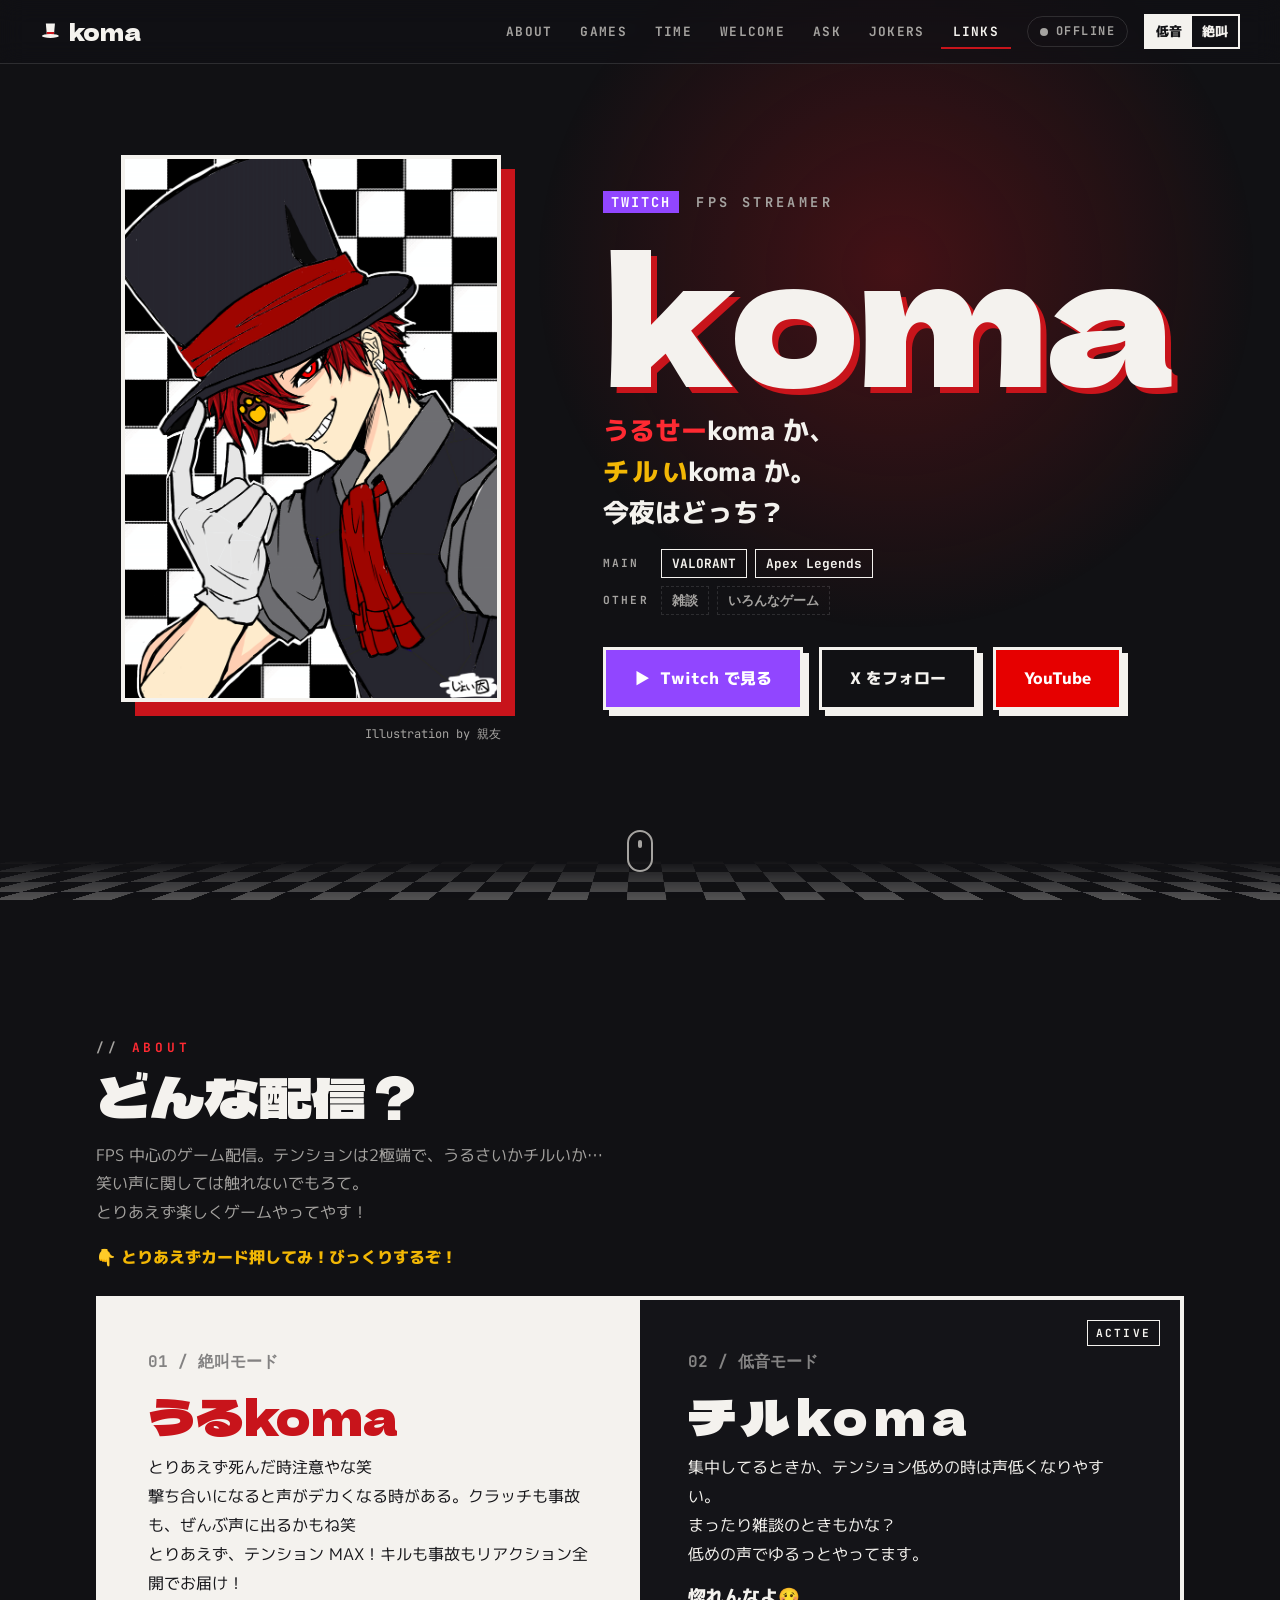
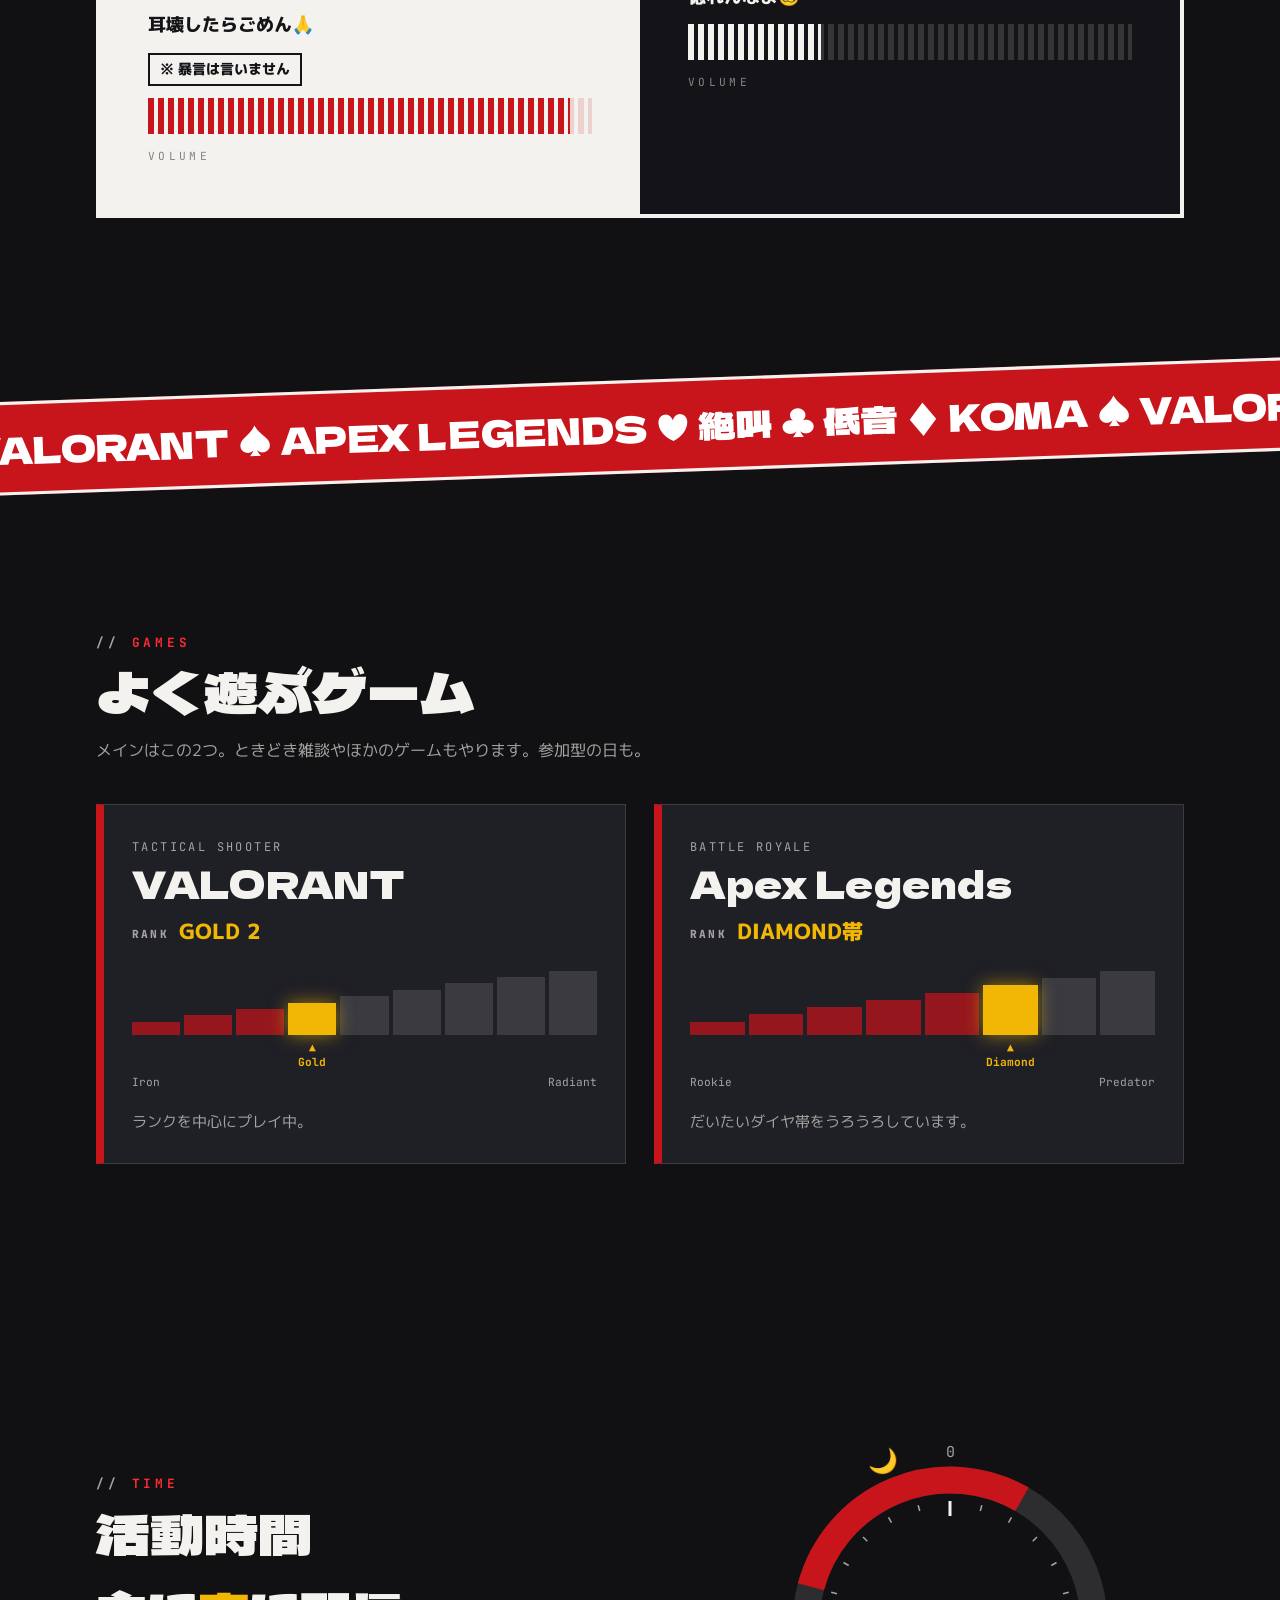
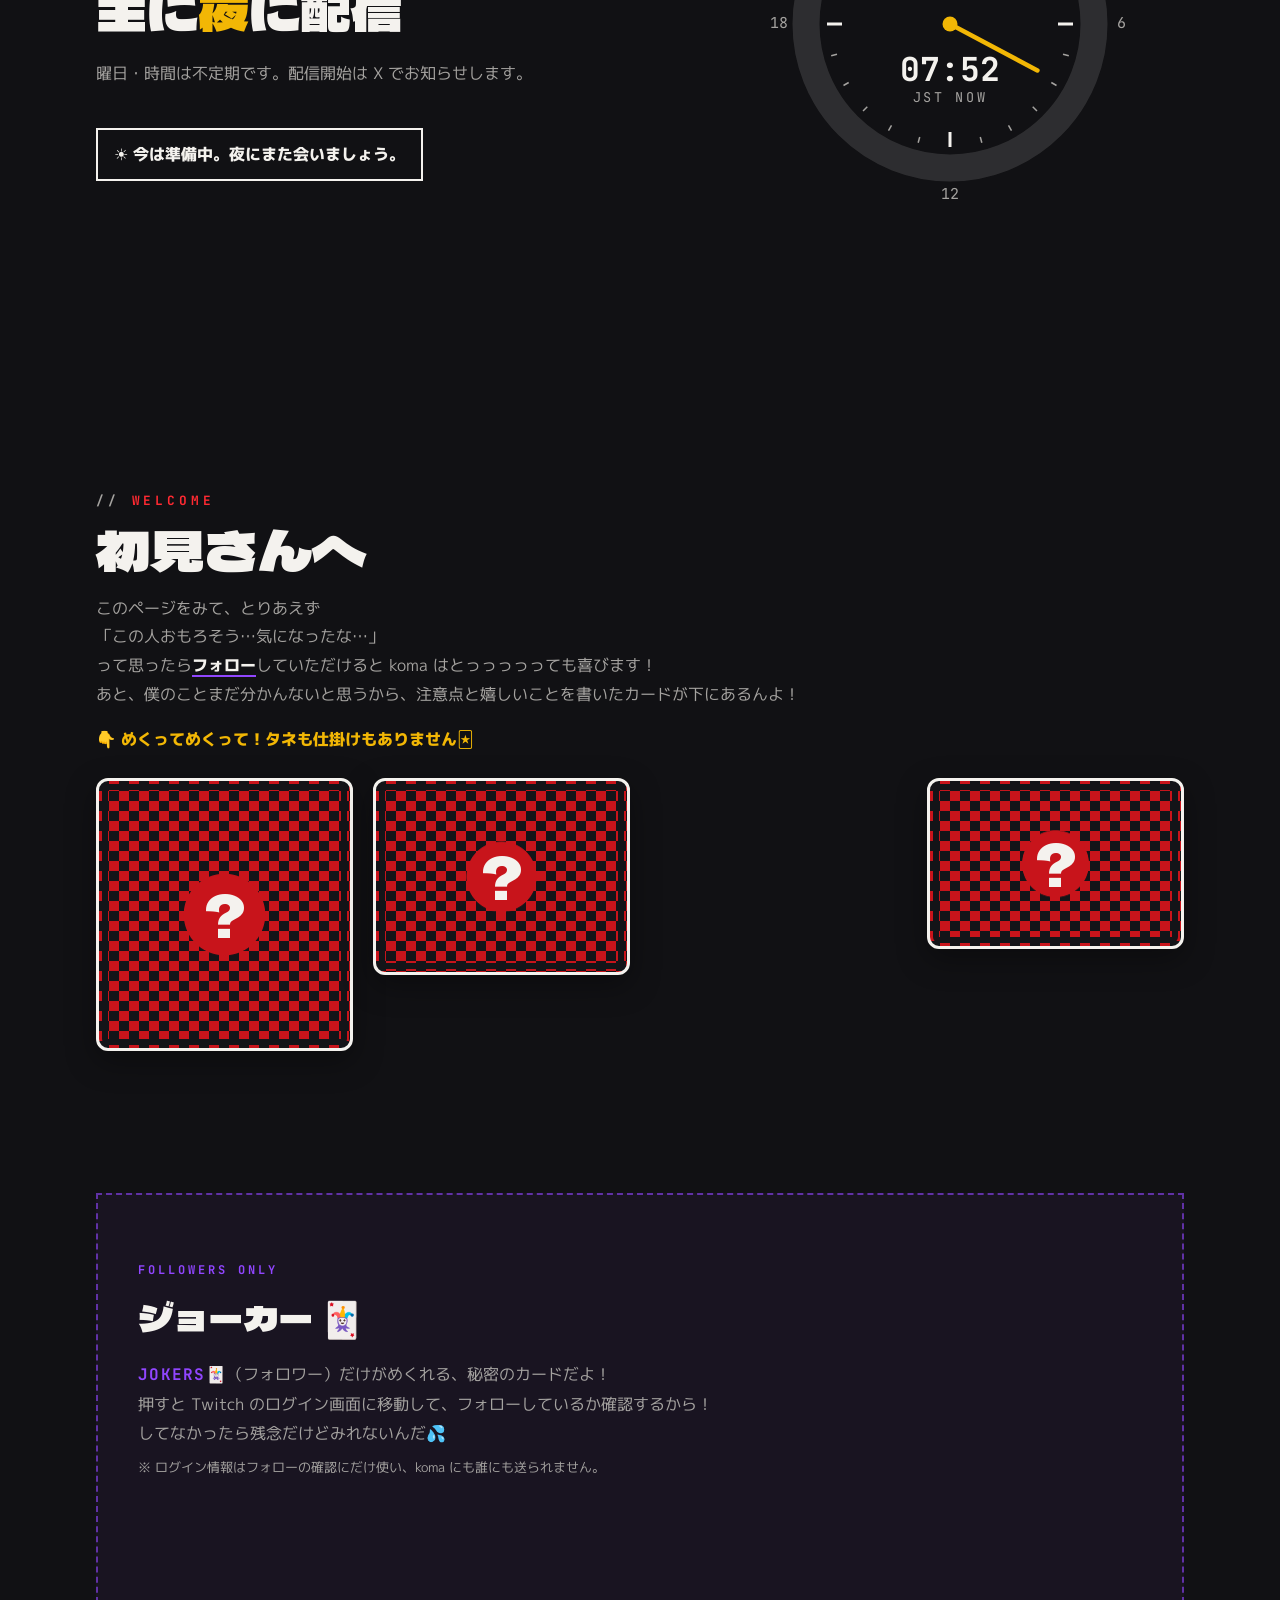
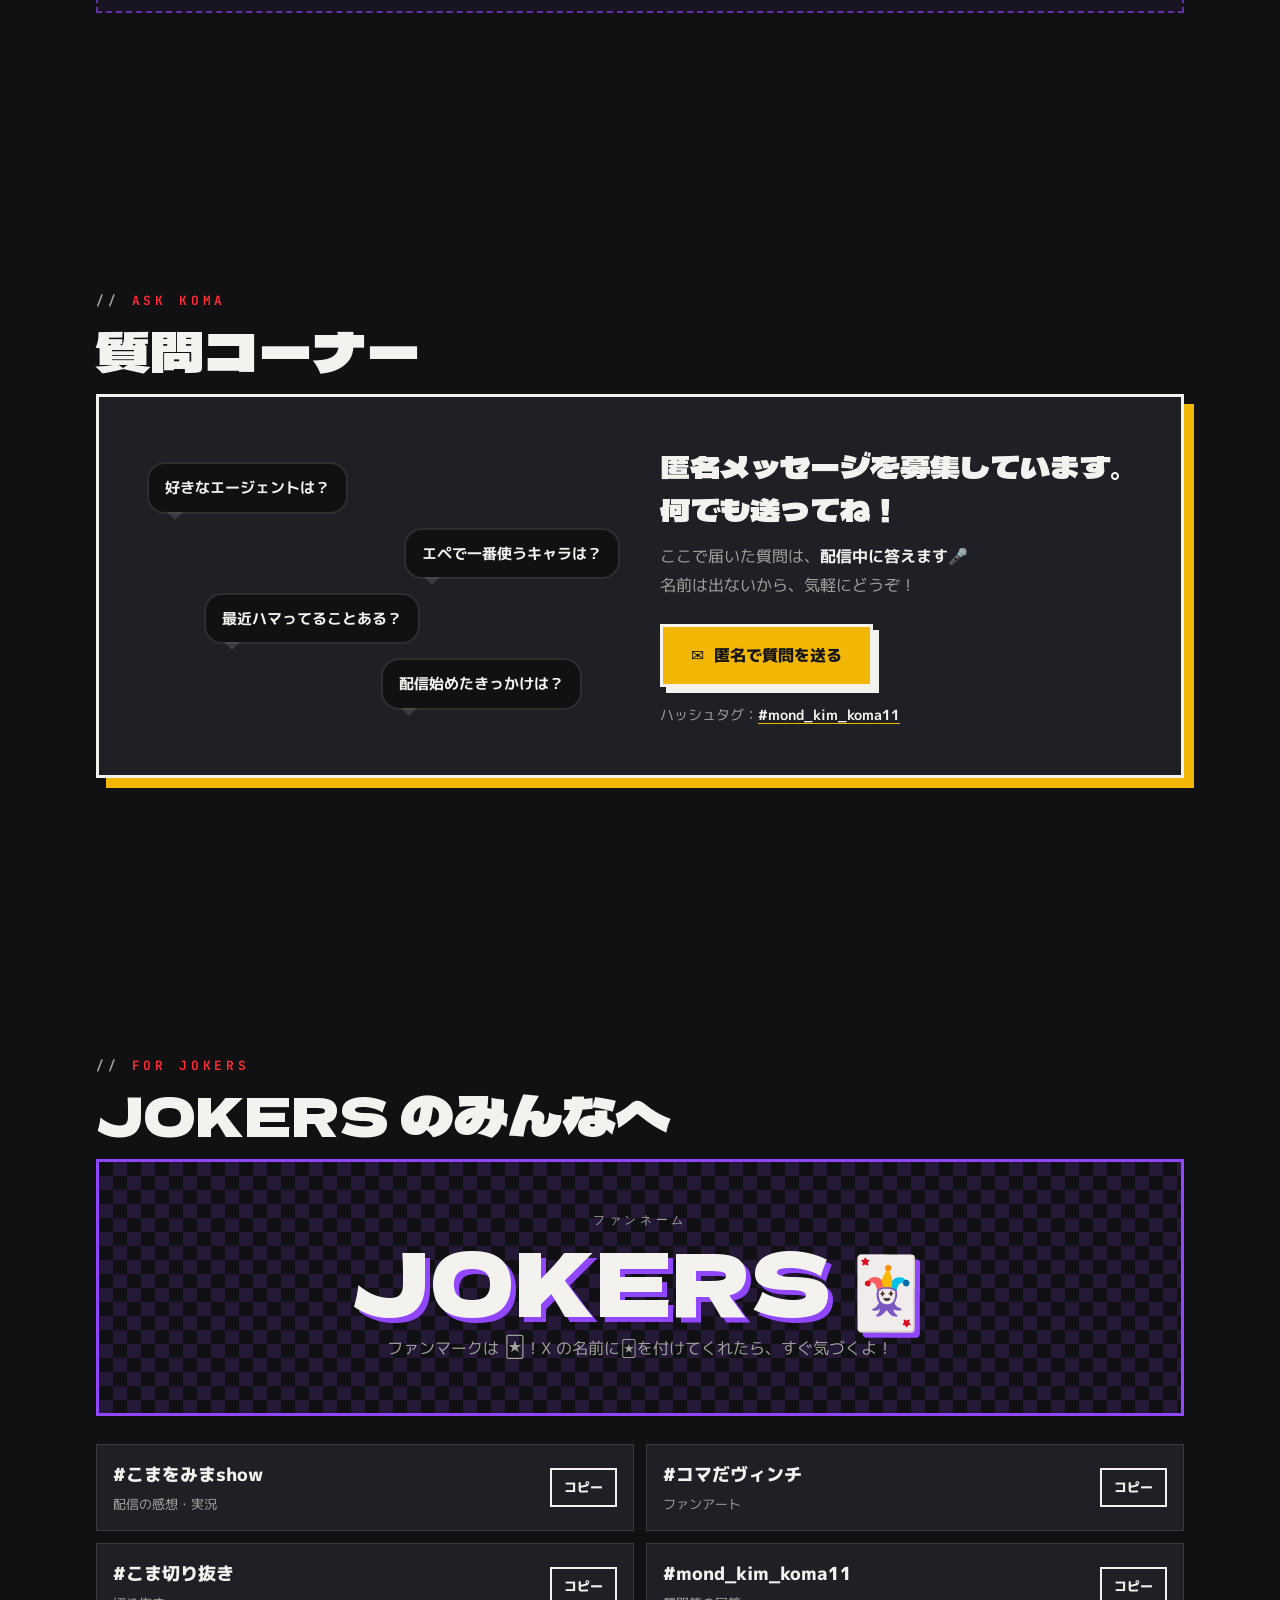
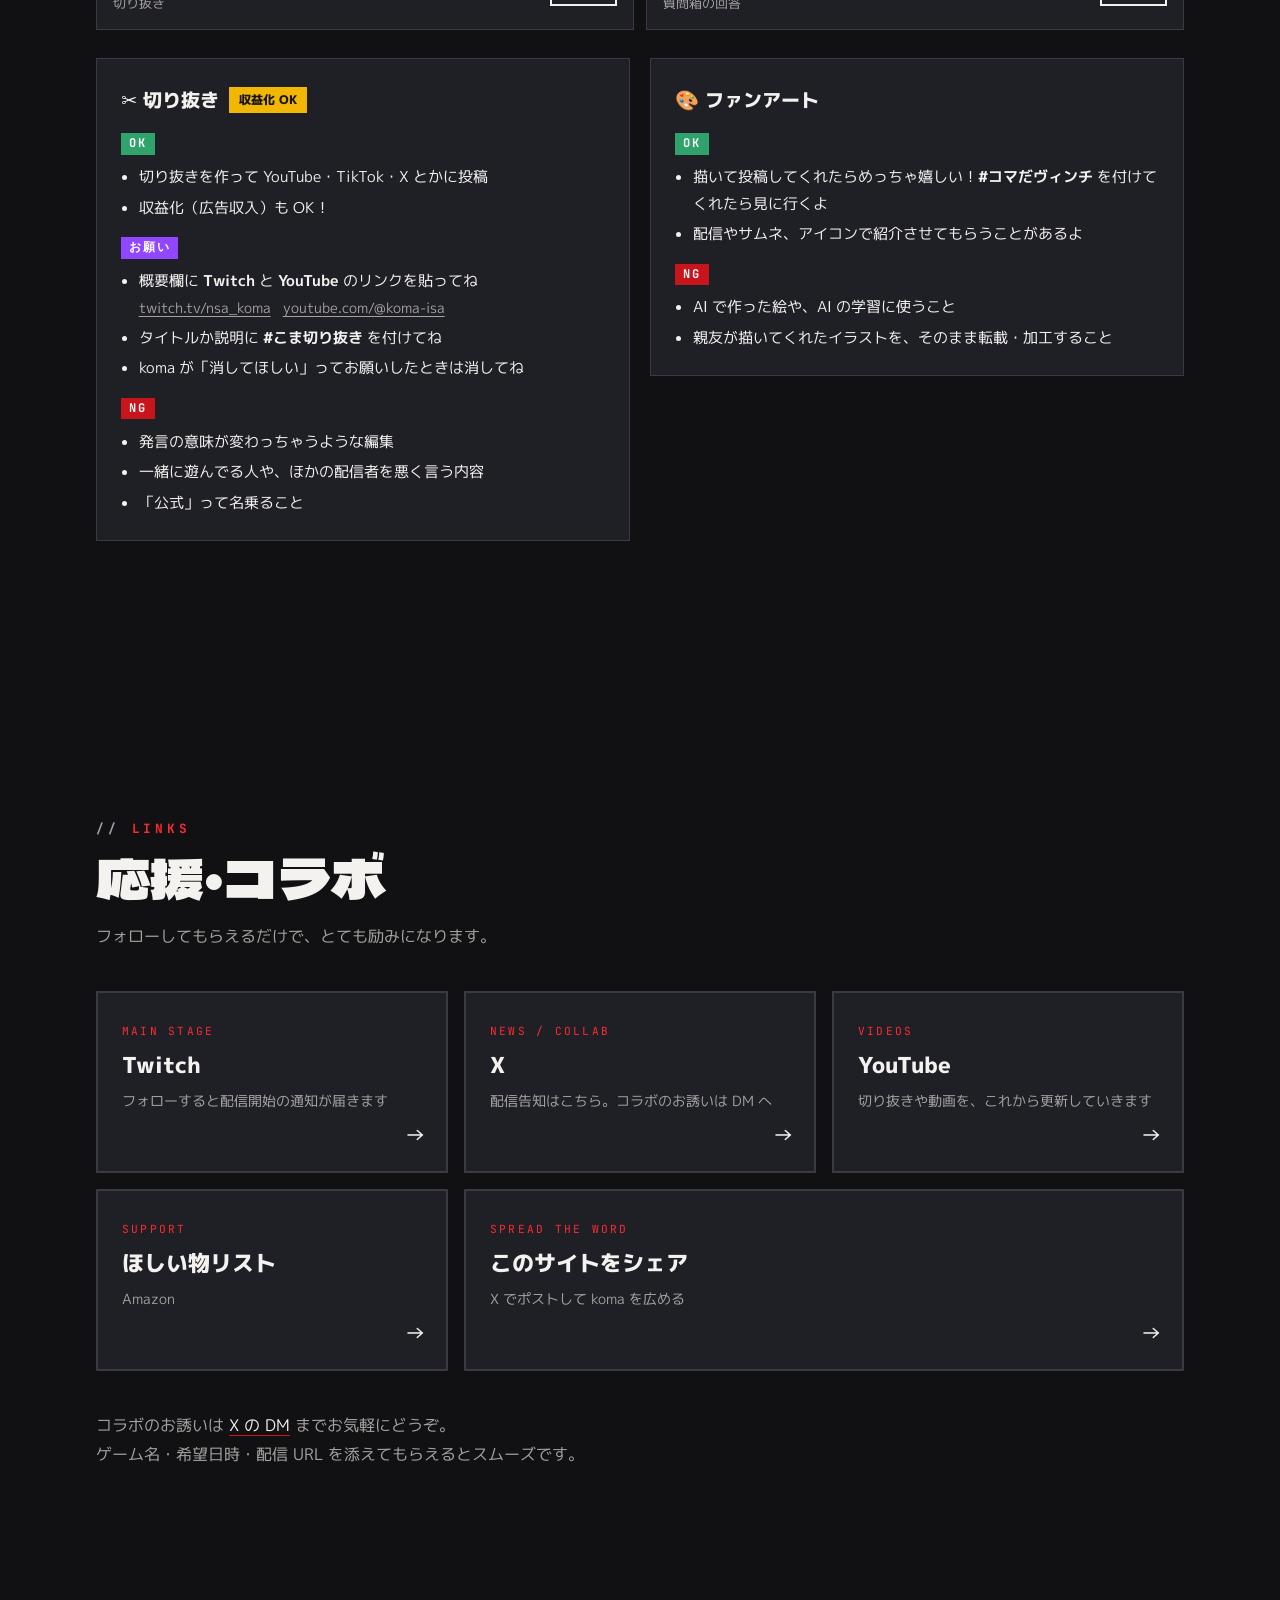
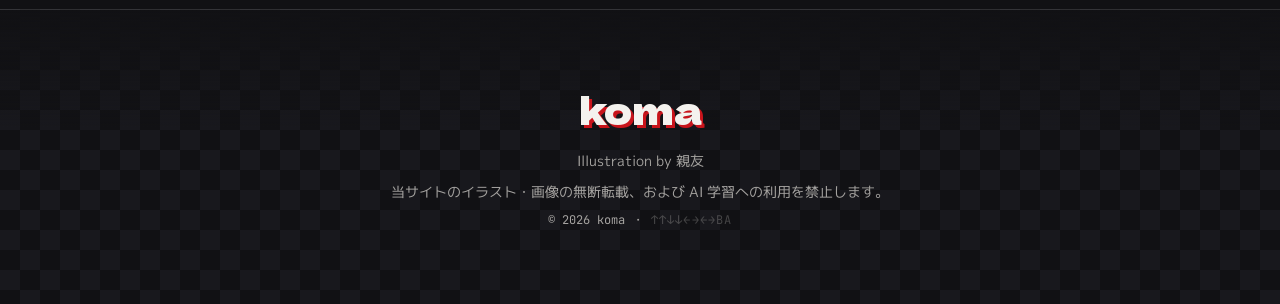
==== commit a105e8d4: "Add "JOKERS のみんなへ" section: fan name, hashtags, clip and fan art rules Fan name JOKERS with fan mark" ====
--- a/index.html
+++ b/index.html
@@ -26,8 +26,8 @@
 <link href="https://fonts.googleapis.com/css2?family=Dela+Gothic+One&family=M+PLUS+1p:wght@400;700;800&family=JetBrains+Mono:wght@500;700&display=swap" rel="stylesheet">
 <!-- ?v= の数字を変えると、スマホに残った古いファイルではなく新しいファイルを読み込みます。
      style.css や script.js を変えたら、この数字も変える（日付＋その日の何回目、など） -->
-<link rel="stylesheet" href="style.css?v=2026101002">
-<script src="script.js?v=2026101002" defer></script>
+<link rel="stylesheet" href="style.css?v=2026101003">
+<script src="script.js?v=2026101003" defer></script>
 </head>
 <body>
 
@@ -57,6 +57,7 @@
     <li><a href="#time">TIME</a></li>
     <li><a href="#welcome">WELCOME</a></li>
     <li><a href="#ask">ASK</a></li>
+    <li><a href="#fans">JOKERS</a></li>
     <li><a href="#links">LINKS</a></li>
   </ul>
   <a class="live-pill" id="live-pill" href="https://www.twitch.tv/nsa_koma" target="_blank" rel="noopener">
@@ -328,6 +329,86 @@
     </div>
   </section>
 
+  <!-- ===== JOKERS のみんなへ（ファンネーム・ハッシュタグ・ルール） ===== -->
+  <section class="section" id="fans">
+    <div class="wrap">
+      <h2 class="title reveal"><span class="title-en">FOR JOKERS</span>JOKERS のみんなへ</h2>
+
+      <div class="fan-name reveal">
+        <p class="fan-name-label">ファンネーム</p>
+        <p class="fan-name-main">JOKERS<span class="fan-mark">🃏</span></p>
+        <p class="fan-name-desc">ファンマークは <b>🃏</b>！X の名前に🃏を付けてくれたら、すぐ気づくよ！</p>
+      </div>
+
+      <!-- ハッシュタグ（押すと X の検索、右のボタンでコピー） -->
+      <ul class="tag-list">
+        <li class="tag-item reveal">
+          <a class="tag-link" href="https://x.com/hashtag/こまをみまshow" target="_blank" rel="noopener">#こまをみまshow</a>
+          <span class="tag-use">配信の感想・実況</span>
+          <button class="tag-copy" type="button" data-copy="#こまをみまshow">コピー</button>
+        </li>
+        <li class="tag-item reveal">
+          <a class="tag-link" href="https://x.com/hashtag/コマだヴィンチ" target="_blank" rel="noopener">#コマだヴィンチ</a>
+          <span class="tag-use">ファンアート</span>
+          <button class="tag-copy" type="button" data-copy="#コマだヴィンチ">コピー</button>
+        </li>
+        <li class="tag-item reveal">
+          <a class="tag-link" href="https://x.com/hashtag/こま切り抜き" target="_blank" rel="noopener">#こま切り抜き</a>
+          <span class="tag-use">切り抜き</span>
+          <button class="tag-copy" type="button" data-copy="#こま切り抜き">コピー</button>
+        </li>
+        <li class="tag-item reveal">
+          <a class="tag-link" href="https://x.com/hashtag/mond_kim_koma11" target="_blank" rel="noopener">#mond_kim_koma11</a>
+          <span class="tag-use">質問箱の回答</span>
+          <button class="tag-copy" type="button" data-copy="#mond_kim_koma11">コピー</button>
+        </li>
+      </ul>
+
+      <!-- ルール -->
+      <div class="rules">
+        <article class="rule-card reveal">
+          <h3 class="rule-title">✂️ 切り抜き <span class="rule-badge">収益化 OK</span></h3>
+          <p class="rule-head ok">OK</p>
+          <ul>
+            <li>切り抜きを作って YouTube・TikTok・X とかに投稿</li>
+            <li>収益化（広告収入）も OK！</li>
+          </ul>
+          <p class="rule-head ask">お願い</p>
+          <ul>
+            <li>概要欄に <b>Twitch</b> と <b>YouTube</b> のリンクを貼ってね
+              <span class="rule-links">
+                <a href="https://www.twitch.tv/nsa_koma" target="_blank" rel="noopener">twitch.tv/nsa_koma</a>
+                <a href="https://www.youtube.com/@koma-isa" target="_blank" rel="noopener">youtube.com/@koma-isa</a>
+              </span>
+            </li>
+            <li>タイトルか説明に <b class="nowrap">#こま切り抜き</b> を付けてね</li>
+            <li>koma が「消してほしい」ってお願いしたときは消してね</li>
+          </ul>
+          <p class="rule-head ng">NG</p>
+          <ul>
+            <li>発言の意味が変わっちゃうような編集</li>
+            <li>一緒に遊んでる人や、ほかの配信者を悪く言う内容</li>
+            <li>「公式」って名乗ること</li>
+          </ul>
+        </article>
+
+        <article class="rule-card reveal">
+          <h3 class="rule-title">🎨 ファンアート</h3>
+          <p class="rule-head ok">OK</p>
+          <ul>
+            <li>描いて投稿してくれたらめっちゃ嬉しい！<b class="nowrap">#コマだヴィンチ</b> を付けてくれたら見に行くよ</li>
+            <li>配信やサムネ、アイコンで紹介させてもらうことがあるよ</li>
+          </ul>
+          <p class="rule-head ng">NG</p>
+          <ul>
+            <li>AI で作った絵や、AI の学習に使うこと</li>
+            <li>親友が描いてくれたイラストを、そのまま転載・加工すること</li>
+          </ul>
+        </article>
+      </div>
+    </div>
+  </section>
+
   <!-- ===== 6〜8. 応援・リンク・コラボ ===== -->
   <section class="section" id="links">
     <div class="wrap">
--- a/style.css
+++ b/style.css
@@ -804,6 +804,57 @@
   .ask-bubbles { order: 2; }
 }
 
+/* ---------- JOKERS のみんなへ ---------- */
+.fan-name {
+  text-align: center; padding: clamp(28px, 5vw, 48px) 16px;
+  background:
+    linear-gradient(color-mix(in srgb, var(--bg) 85%, transparent), color-mix(in srgb, var(--bg) 85%, transparent)),
+    repeating-conic-gradient(var(--twitch) 0 25%, transparent 0 50%) 0 0 / 28px 28px;
+  border: 3px solid var(--twitch);
+}
+.fan-name-label { font-family: var(--font-mono); font-size: .75rem; letter-spacing: .3em; color: var(--muted); }
+.fan-name-main {
+  font-family: var(--font-display); font-size: clamp(3rem, 12vw, 5.5rem); line-height: 1.1;
+  color: var(--fg); text-shadow: 5px 5px 0 var(--twitch);
+}
+.fan-mark { display: inline-block; margin-left: .15em; font-size: .8em; animation: float 3s ease-in-out infinite; }
+.fan-name-desc { color: var(--muted); }
+.fan-name-desc b { font-size: 1.3em; }
+
+.tag-list { list-style: none; display: grid; grid-template-columns: repeat(2, minmax(0, 1fr)); gap: 12px; margin-top: 28px; }
+.tag-item {
+  display: grid; grid-template-columns: 1fr auto; grid-template-areas: "link copy" "use copy";
+  align-items: center; gap: 2px 12px;
+  padding: 14px 16px; background: var(--surface); border: 1px solid var(--line);
+}
+.tag-link { grid-area: link; font-weight: 800; font-size: 1.1rem; text-decoration: none; overflow-wrap: anywhere; }
+.tag-link:hover { color: var(--twitch); }
+.tag-use { grid-area: use; color: var(--muted); font-size: .8rem; }
+.tag-copy {
+  grid-area: copy; padding: 6px 12px;
+  border: 2px solid var(--fg); font-size: .8rem; font-weight: 800;
+  transition: background .2s, color .2s;
+}
+.tag-copy:hover, .tag-copy.is-done { background: var(--fg); color: var(--bg); }
+
+.rules { display: grid; grid-template-columns: repeat(2, minmax(0, 1fr)); gap: 20px; margin-top: 28px; align-items: start; }
+.rule-card { padding: 24px; background: var(--surface); border: 1px solid var(--line); }
+.rule-title { font-size: 1.2rem; font-weight: 800; display: flex; align-items: center; flex-wrap: wrap; gap: 10px; }
+.rule-badge { font-size: .75rem; padding: 2px 10px; background: var(--gold); color: #141418; }
+.rule-head {
+  display: inline-block; margin-top: 16px; padding: 0 8px;
+  font-family: var(--font-mono); font-size: .75rem; font-weight: 700; letter-spacing: .15em;
+}
+.rule-head.ok { background: #2fa36b; color: #fff; }
+.rule-head.ask { background: var(--twitch); color: #fff; }
+.rule-head.ng { background: var(--accent); color: #fff; }
+.rule-card ul { margin: 8px 0 0 1.2em; display: grid; gap: 4px; font-size: .92rem; }
+.rule-links { display: flex; flex-wrap: wrap; gap: 4px 12px; margin-top: 2px; font-size: .85rem; }
+.rule-links a { color: var(--muted); text-underline-offset: 3px; }
+@media (max-width: 720px) {
+  .tag-list, .rules { grid-template-columns: 1fr; }
+}
+
 /* ---------- 11. リンク ---------- */
 /* パソコンは3列（シェアのカードだけ2列ぶん）、タブレットは2列、スマホは1列 */
 .link-grid { display: grid; grid-template-columns: repeat(3, 1fr); gap: 16px; }
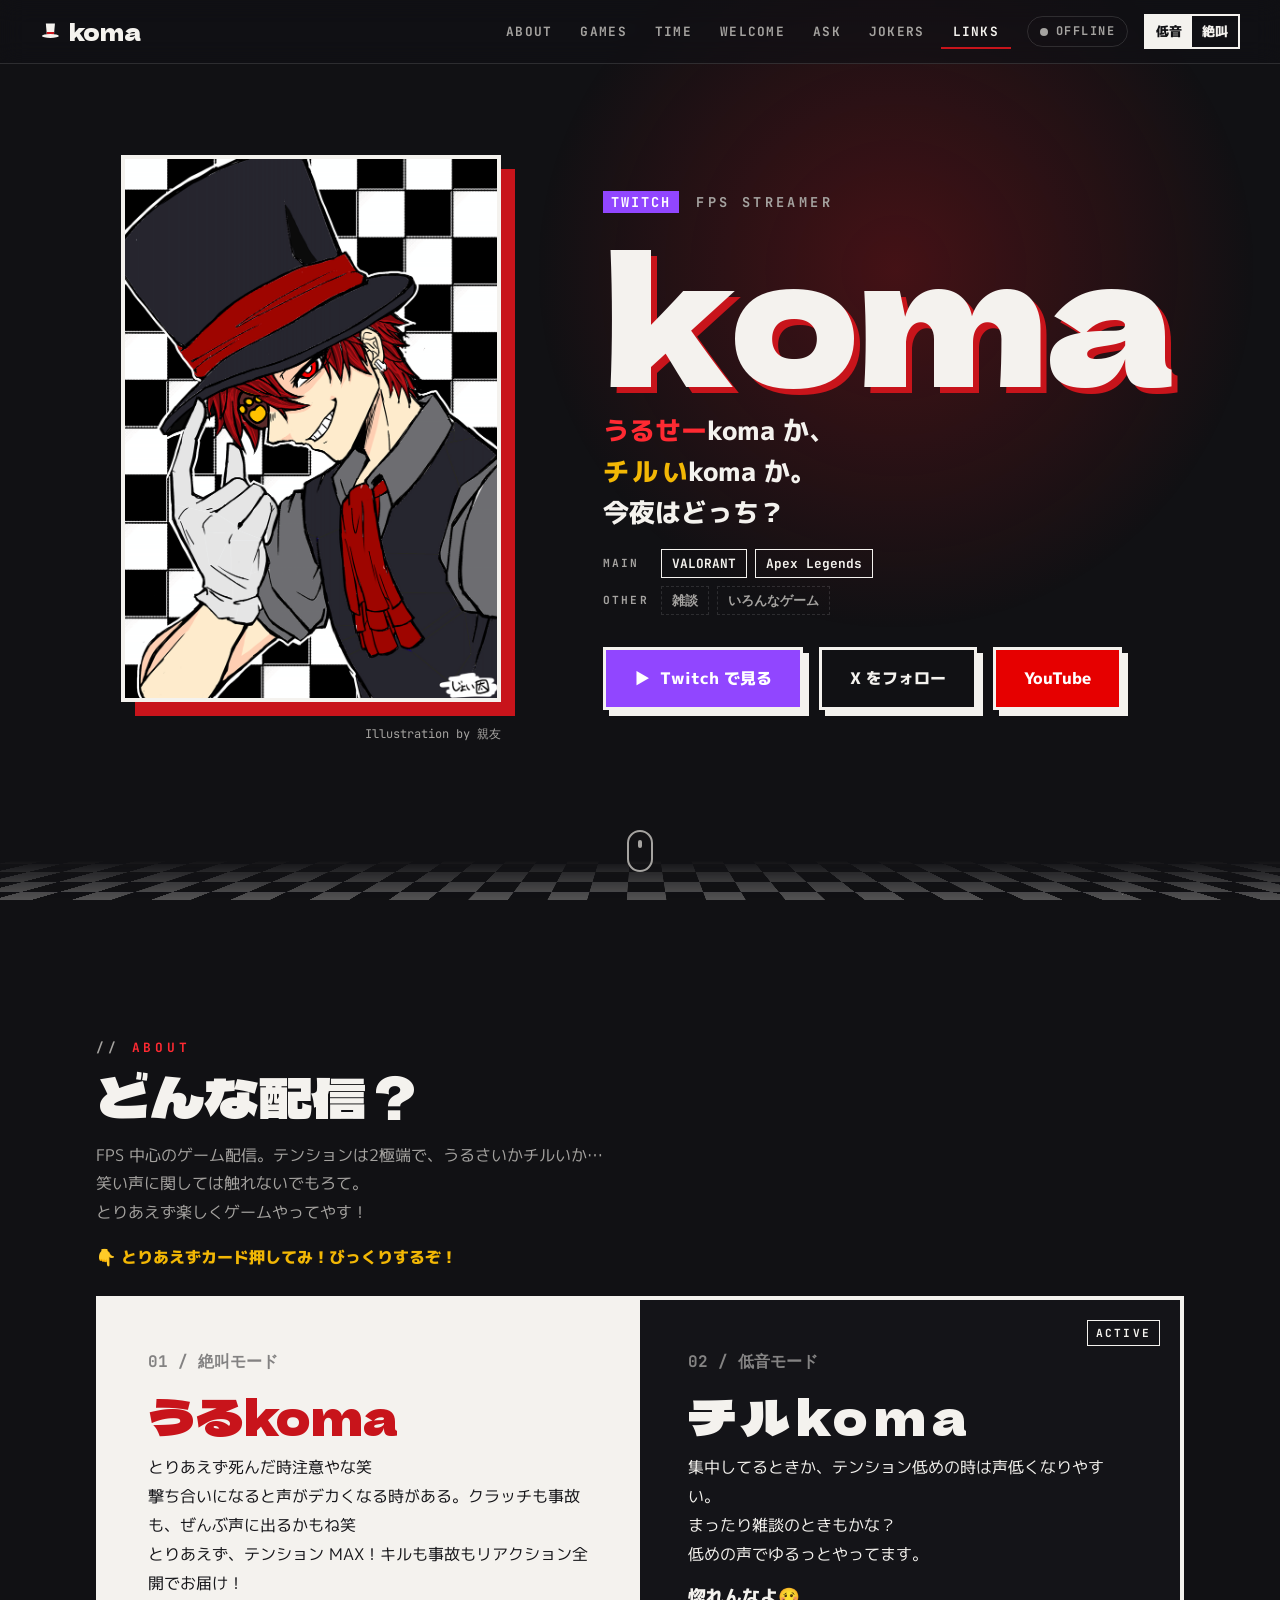
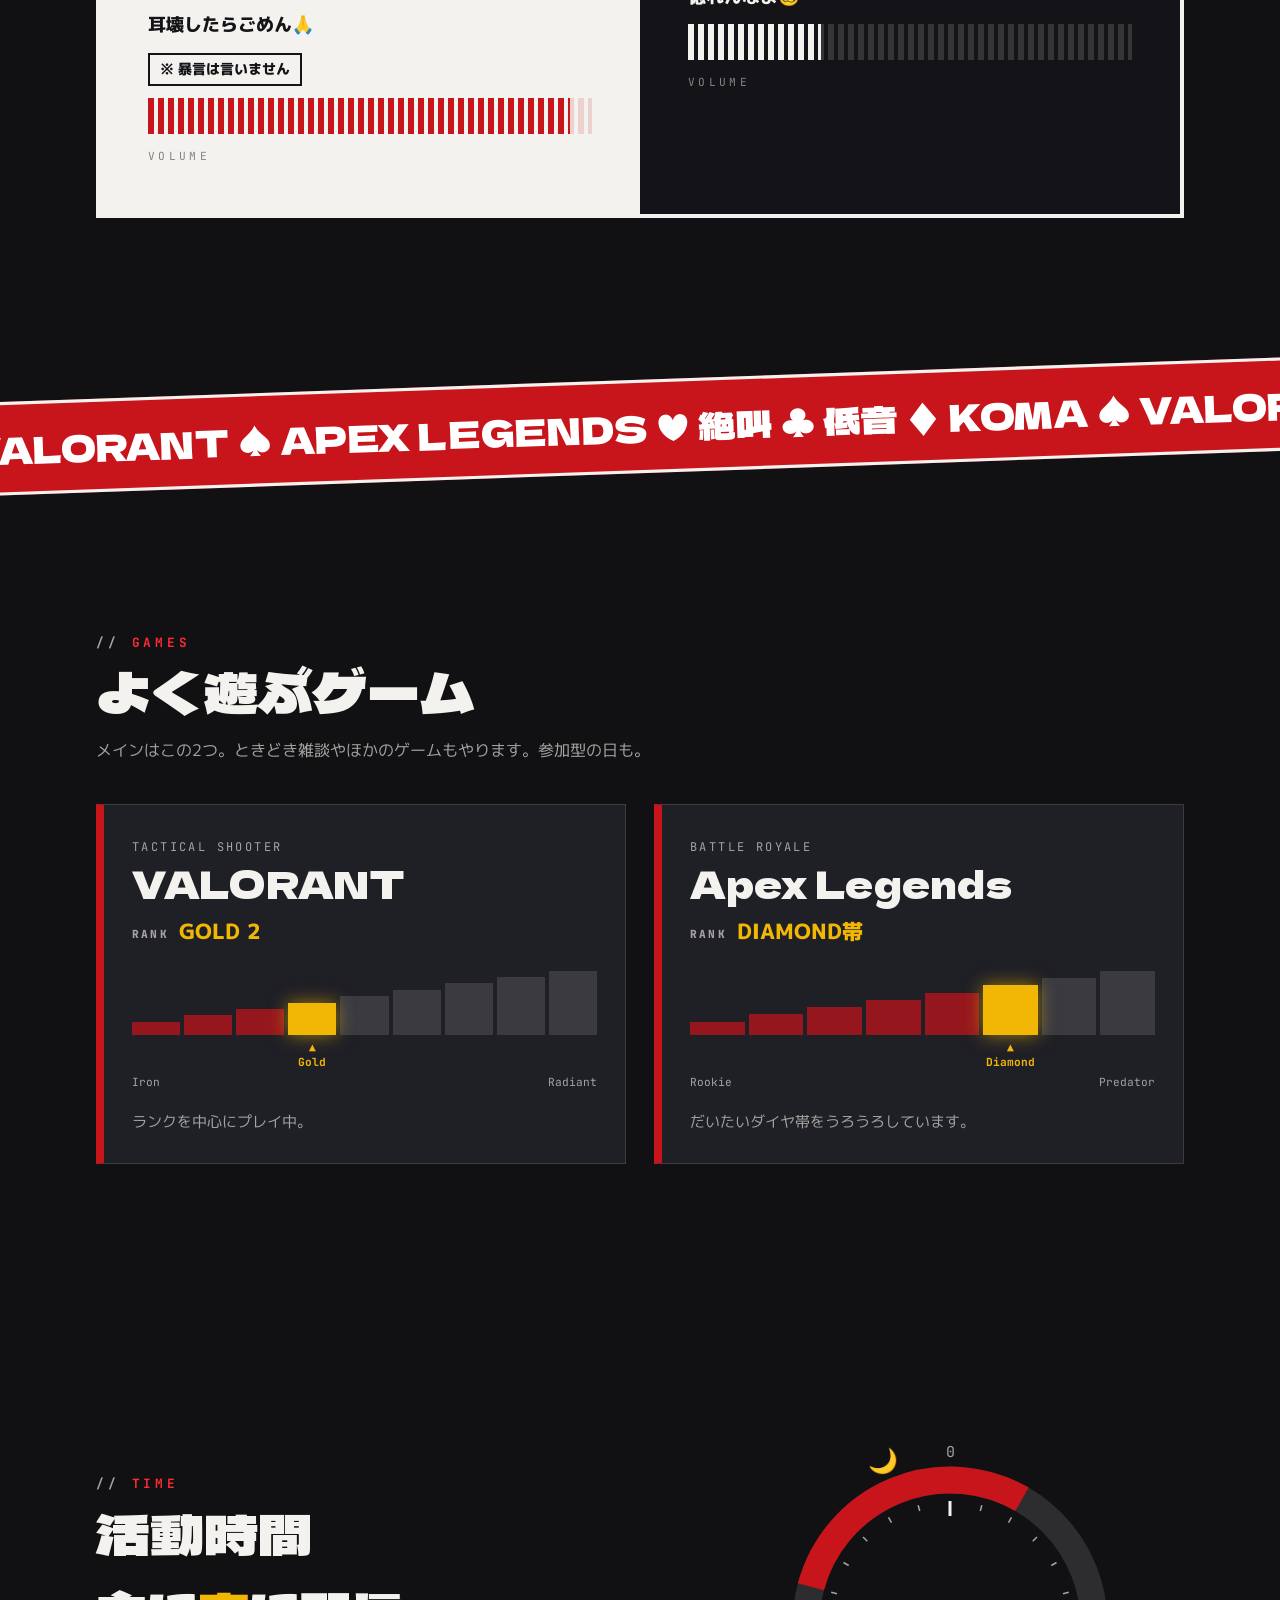
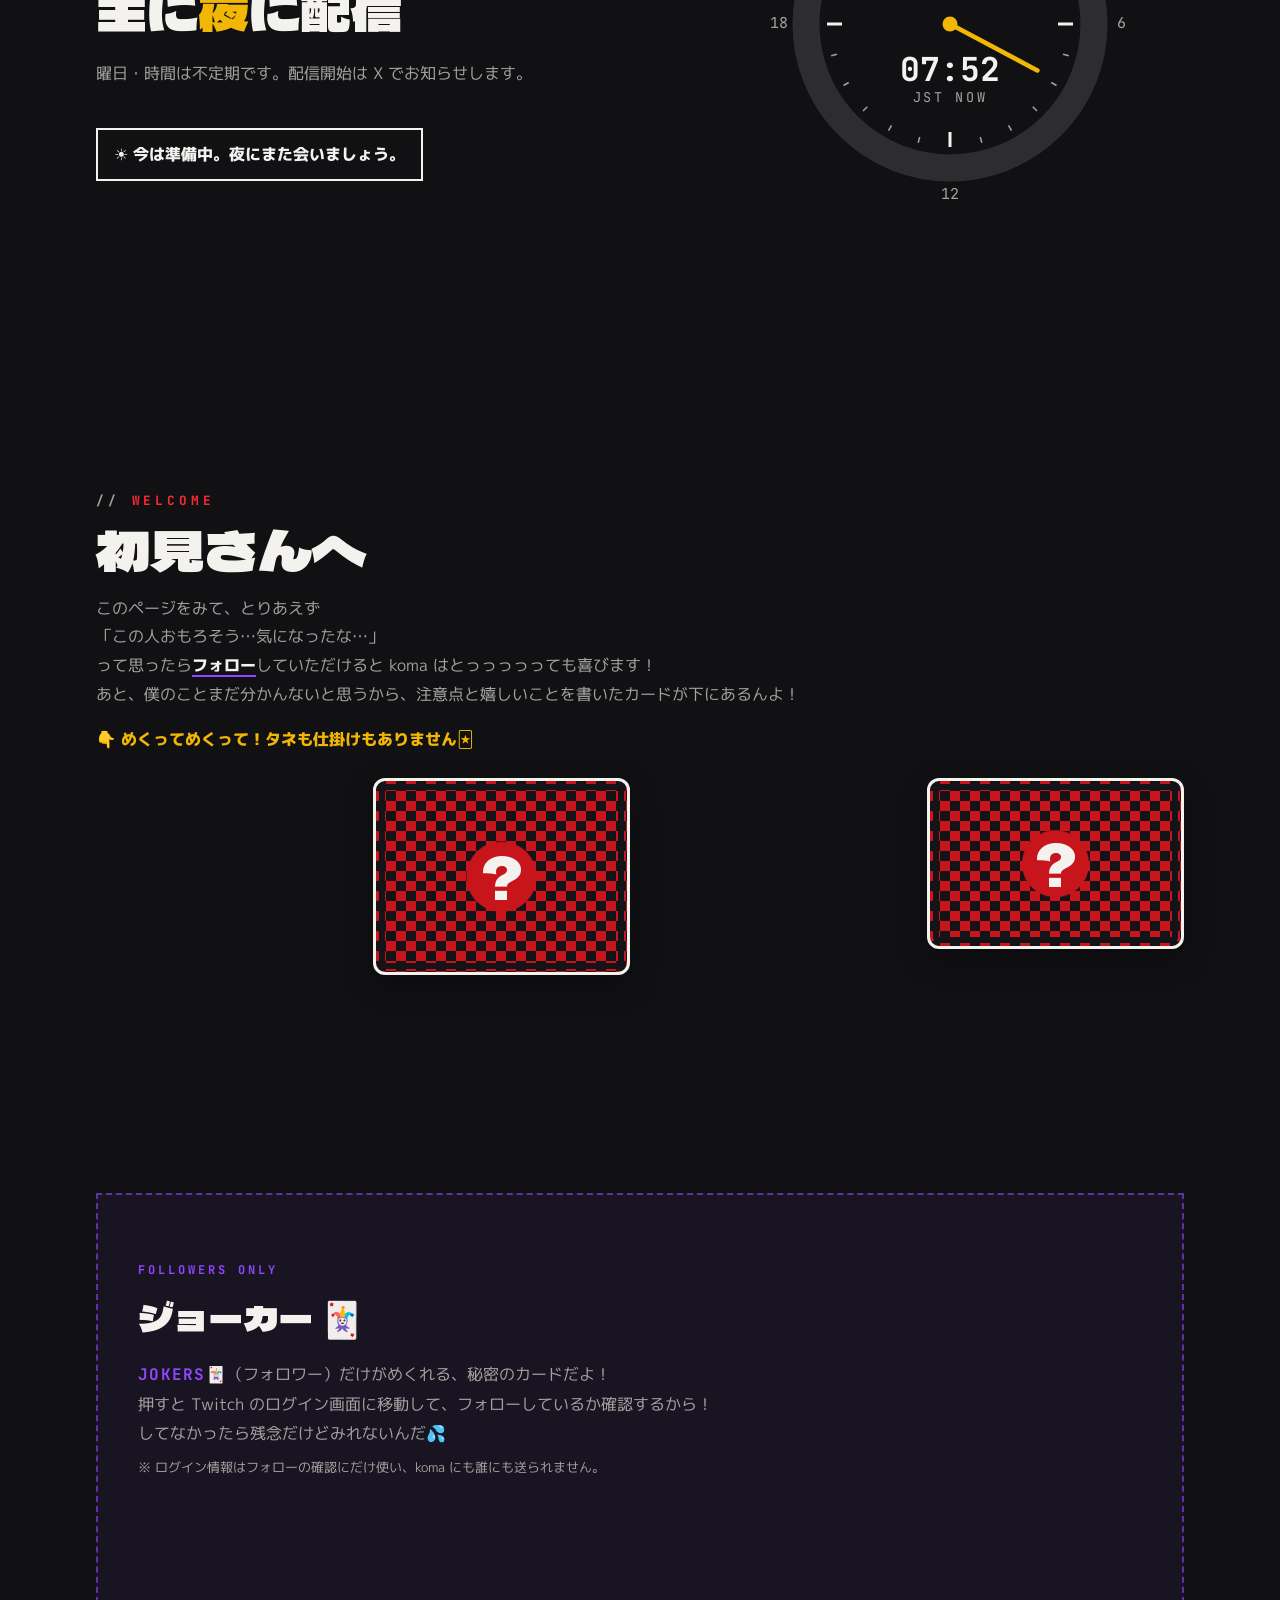
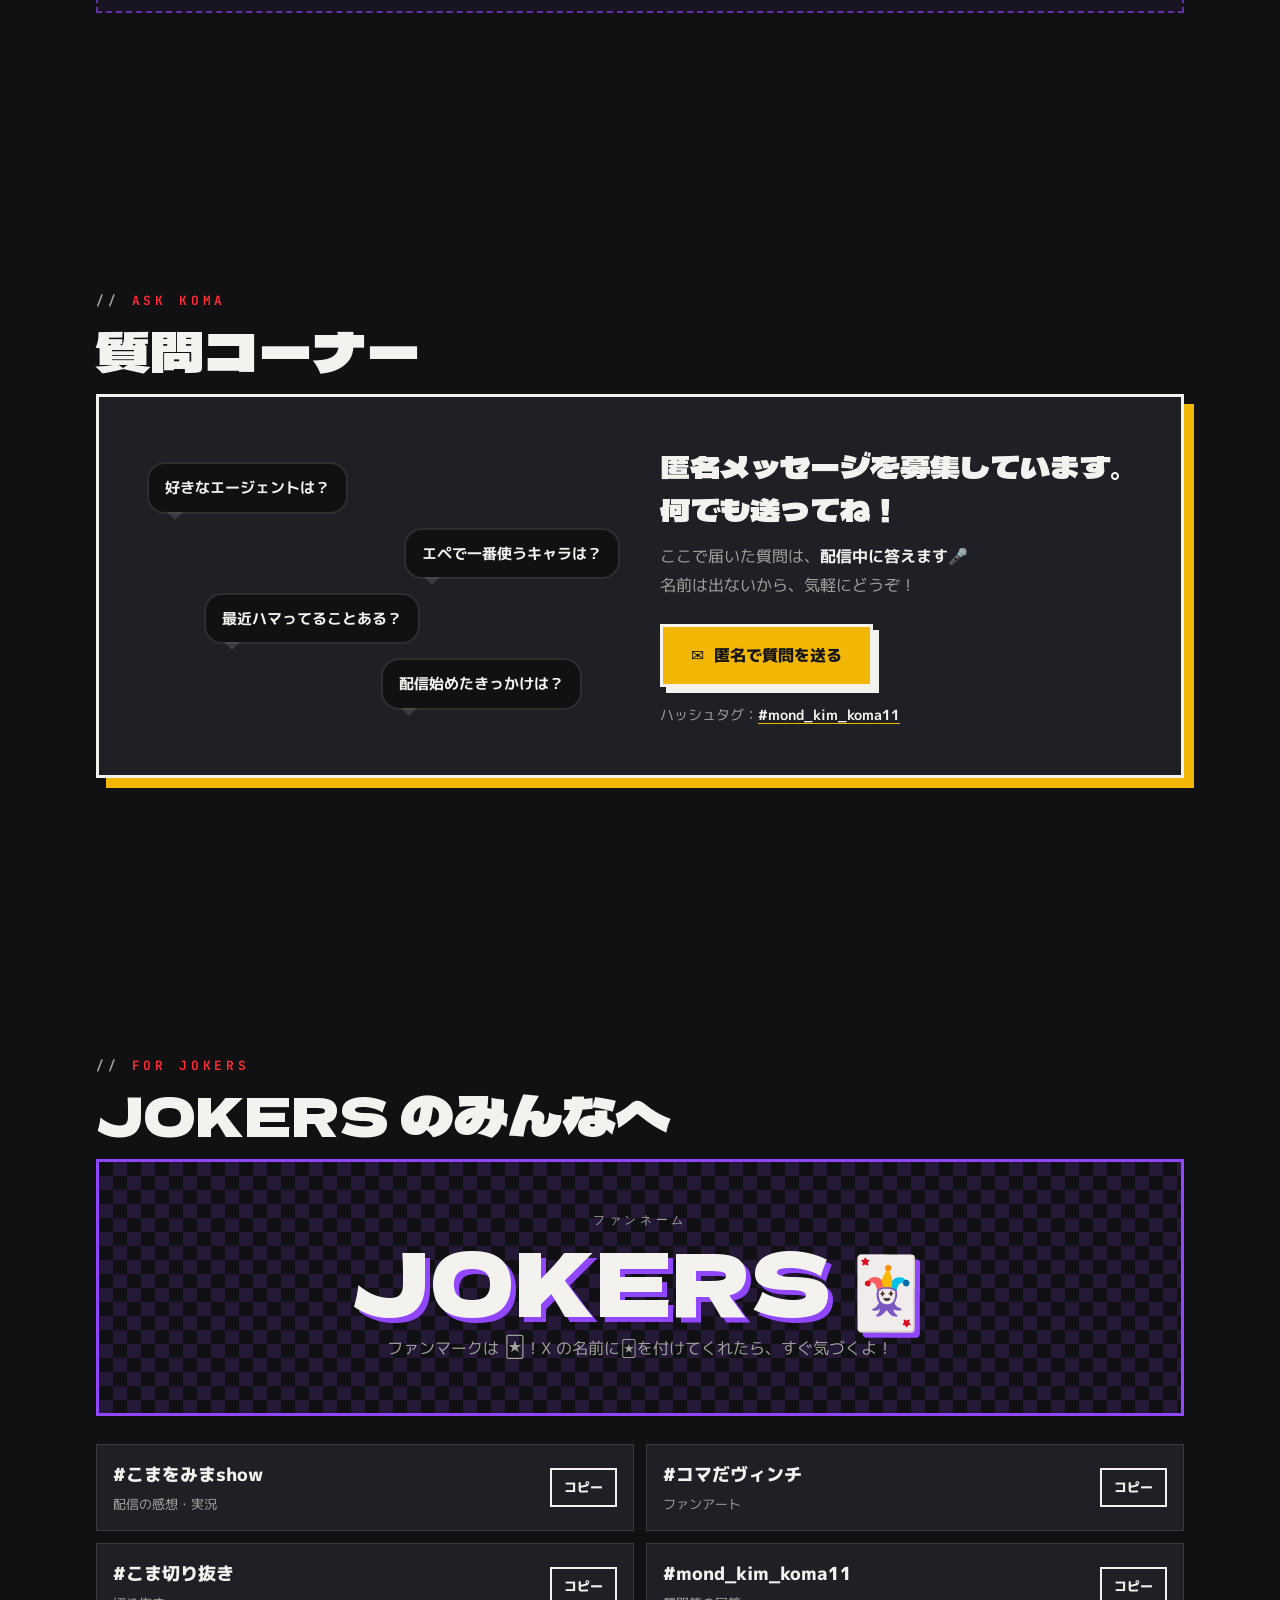
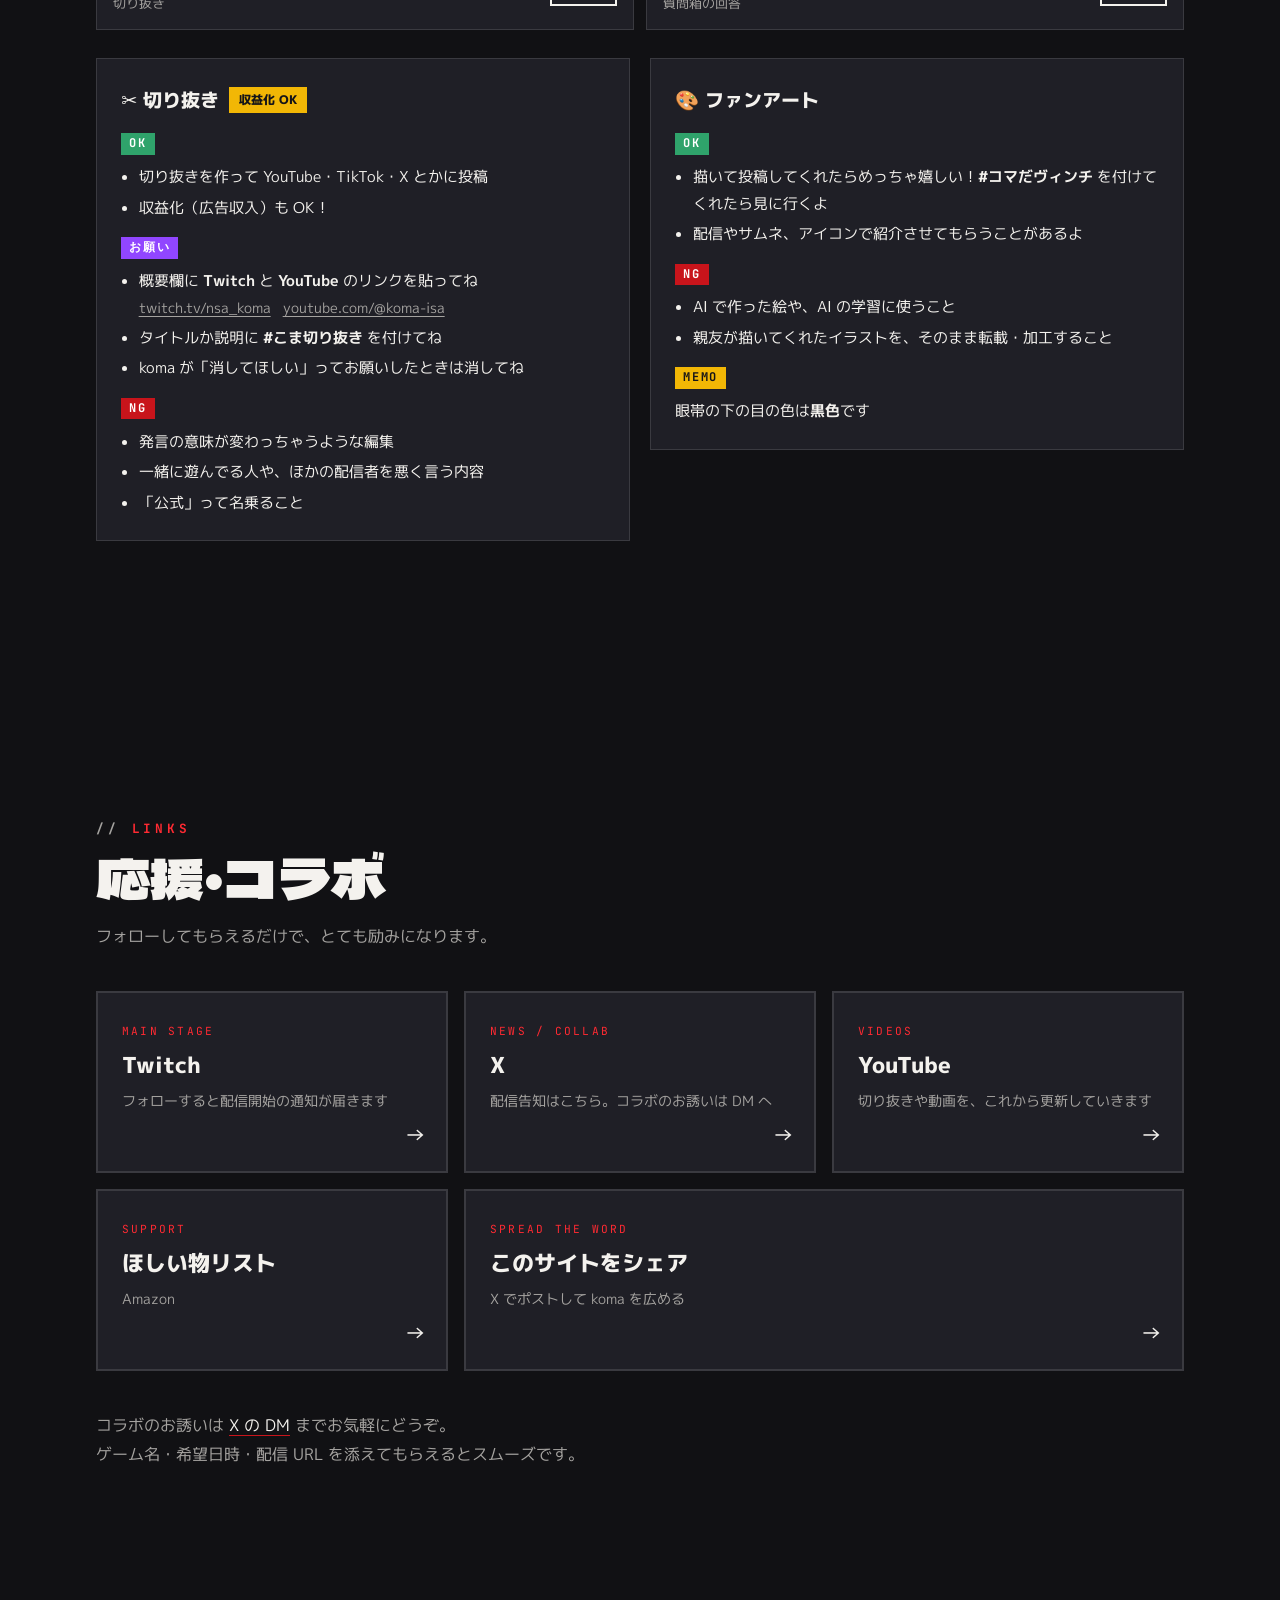
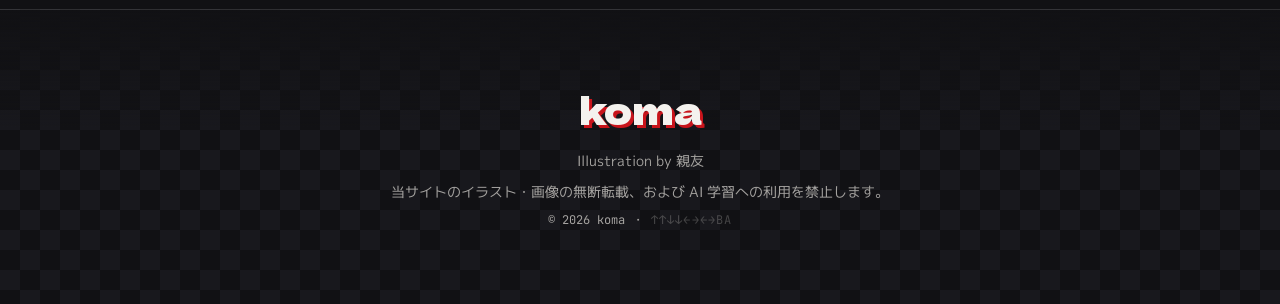
==== commit 3dcbe4b2: "Add fan art memo: eye under the eyepatch is black Co-Authored-By: Claude Opus 5.5 <noreply@anthropic" ====
--- a/index.html
+++ b/index.html
@@ -26,8 +26,8 @@
 <link href="https://fonts.googleapis.com/css2?family=Dela+Gothic+One&family=M+PLUS+1p:wght@400;700;800&family=JetBrains+Mono:wght@500;700&display=swap" rel="stylesheet">
 <!-- ?v= の数字を変えると、スマホに残った古いファイルではなく新しいファイルを読み込みます。
      style.css や script.js を変えたら、この数字も変える（日付＋その日の何回目、など） -->
-<link rel="stylesheet" href="style.css?v=2026101003">
-<script src="script.js?v=2026101003" defer></script>
+<link rel="stylesheet" href="style.css?v=2026101004">
+<script src="script.js?v=2026101004" defer></script>
 </head>
 <body>
 
@@ -404,6 +404,8 @@
             <li>AI で作った絵や、AI の学習に使うこと</li>
             <li>親友が描いてくれたイラストを、そのまま転載・加工すること</li>
           </ul>
+          <p class="rule-head memo">MEMO</p>
+          <p class="rule-memo">眼帯の下の目の色は<b>黒色</b>です</p>
         </article>
       </div>
     </div>
--- a/style.css
+++ b/style.css
@@ -848,6 +848,8 @@
 .rule-head.ok { background: #2fa36b; color: #fff; }
 .rule-head.ask { background: var(--twitch); color: #fff; }
 .rule-head.ng { background: var(--accent); color: #fff; }
+.rule-head.memo { background: var(--gold); color: #141418; }
+.rule-memo { margin-top: 8px; font-size: .92rem; }
 .rule-card ul { margin: 8px 0 0 1.2em; display: grid; gap: 4px; font-size: .92rem; }
 .rule-links { display: flex; flex-wrap: wrap; gap: 4px 12px; margin-top: 2px; font-size: .85rem; }
 .rule-links a { color: var(--muted); text-underline-offset: 3px; }
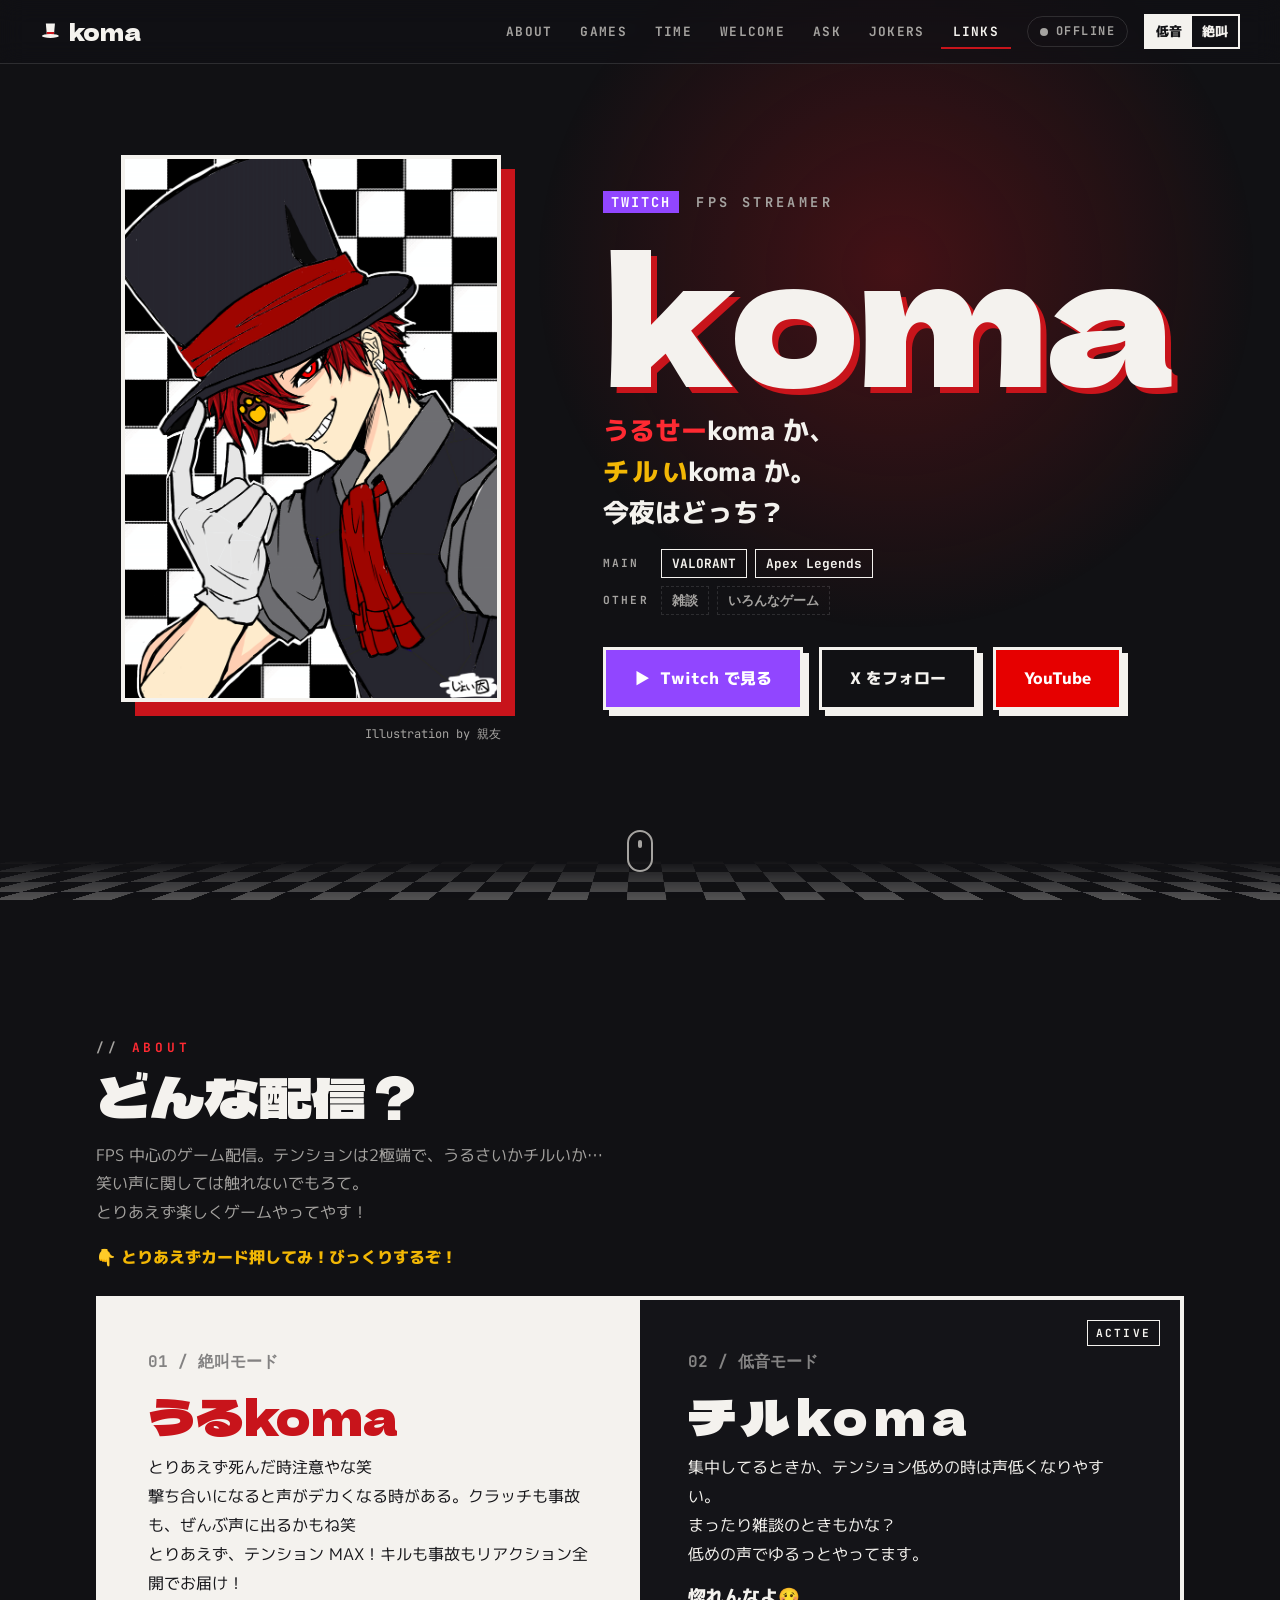
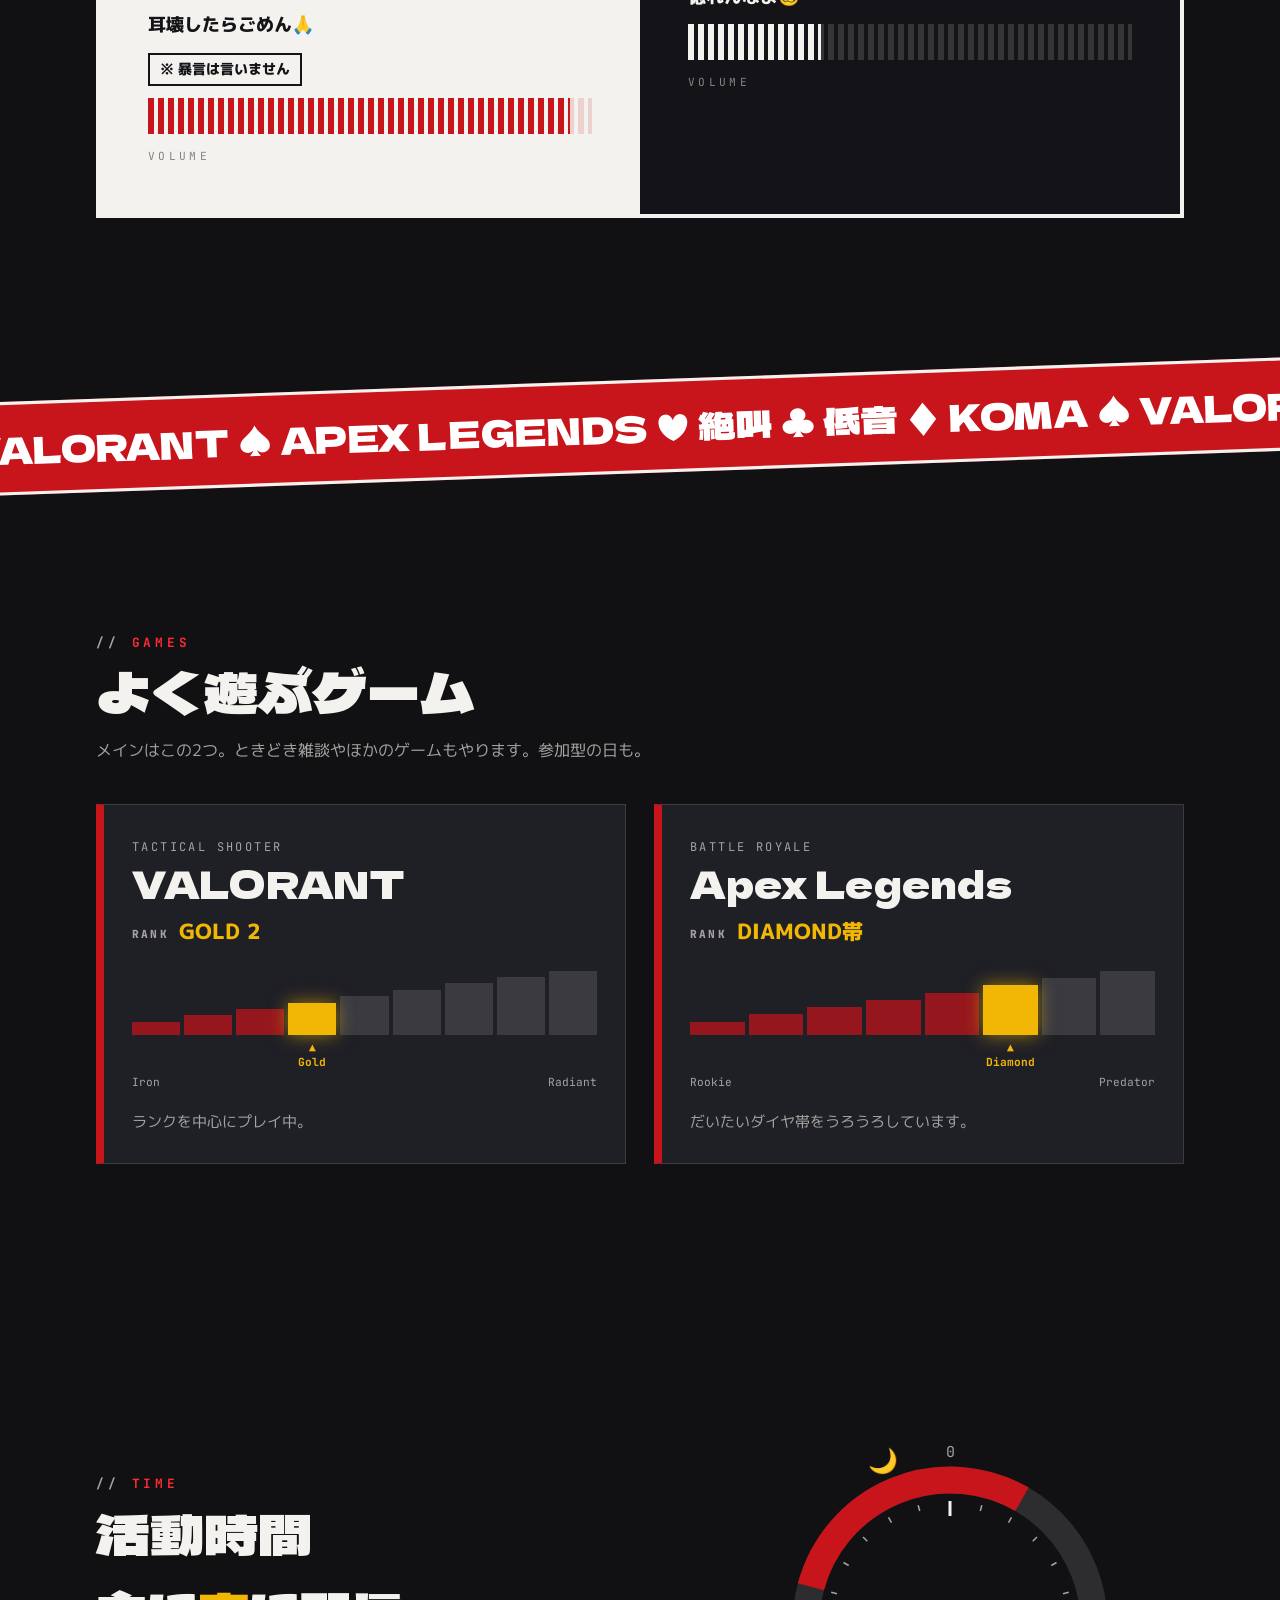
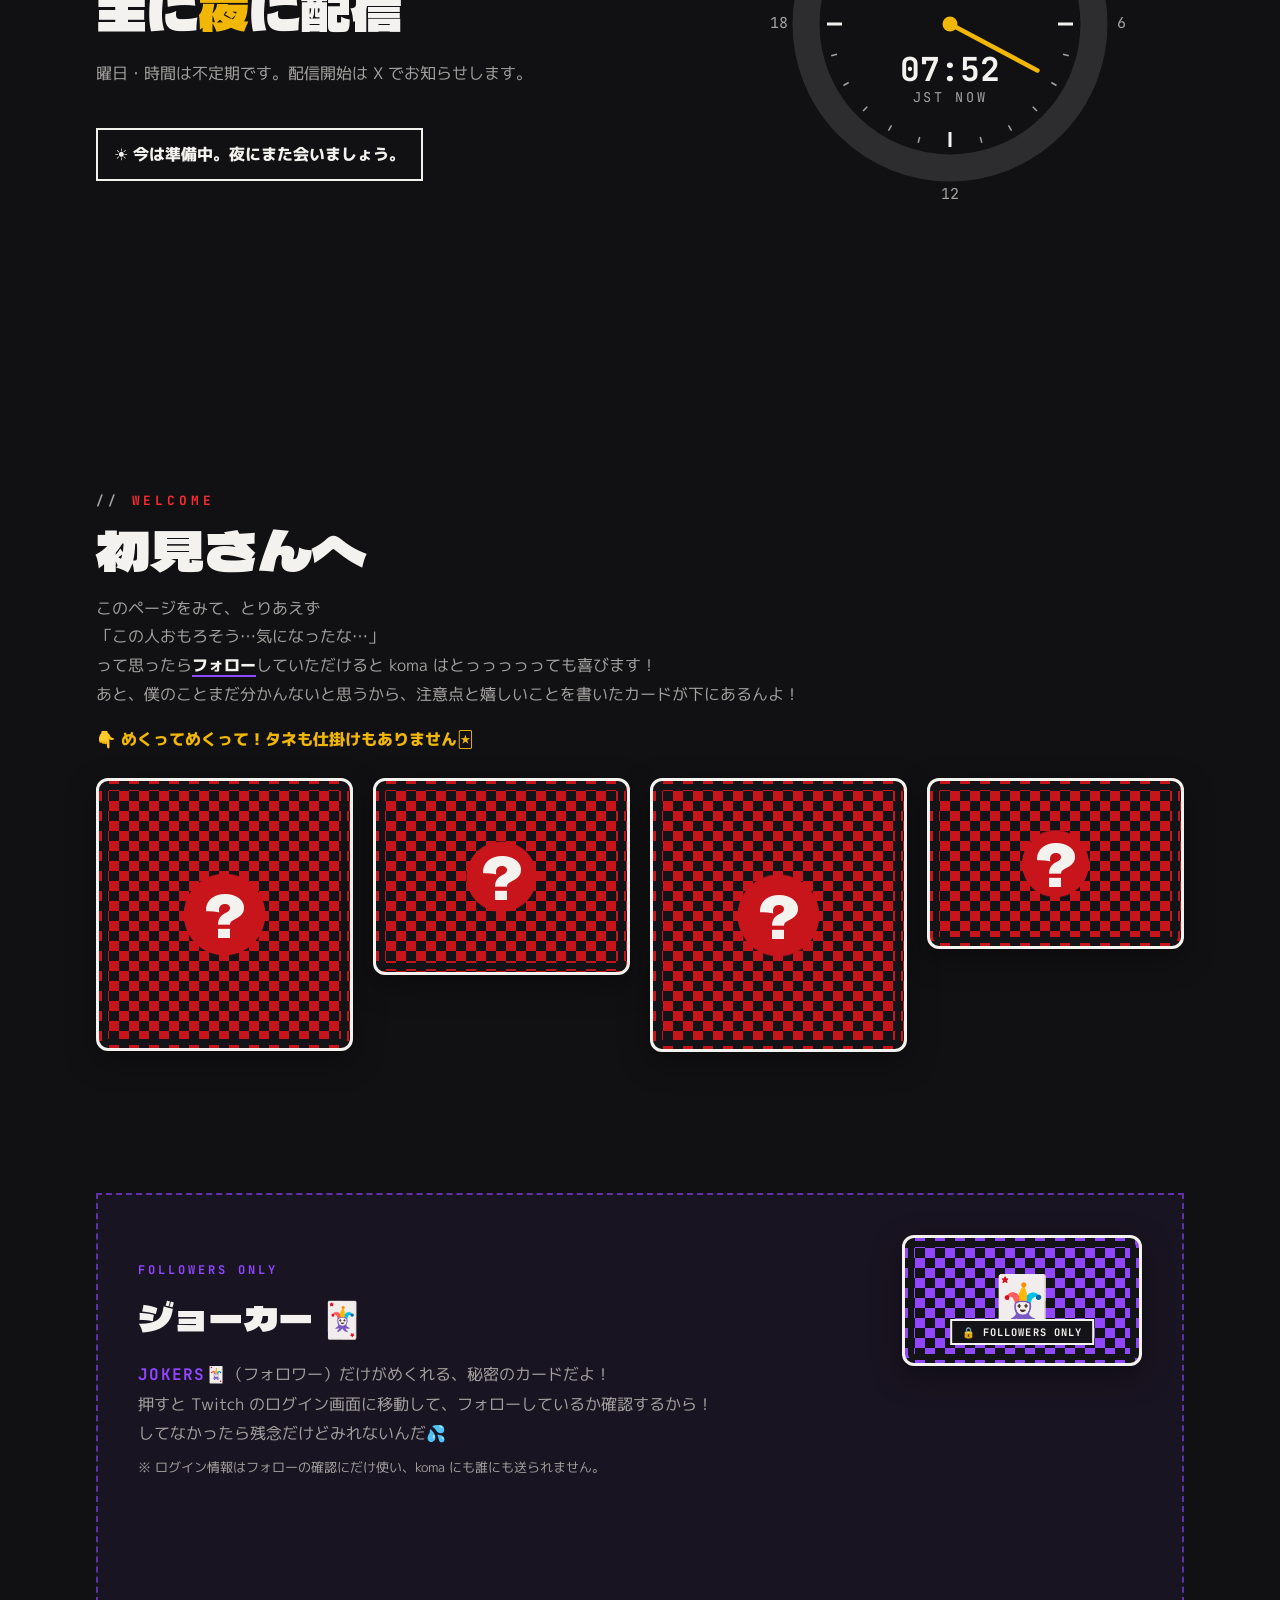
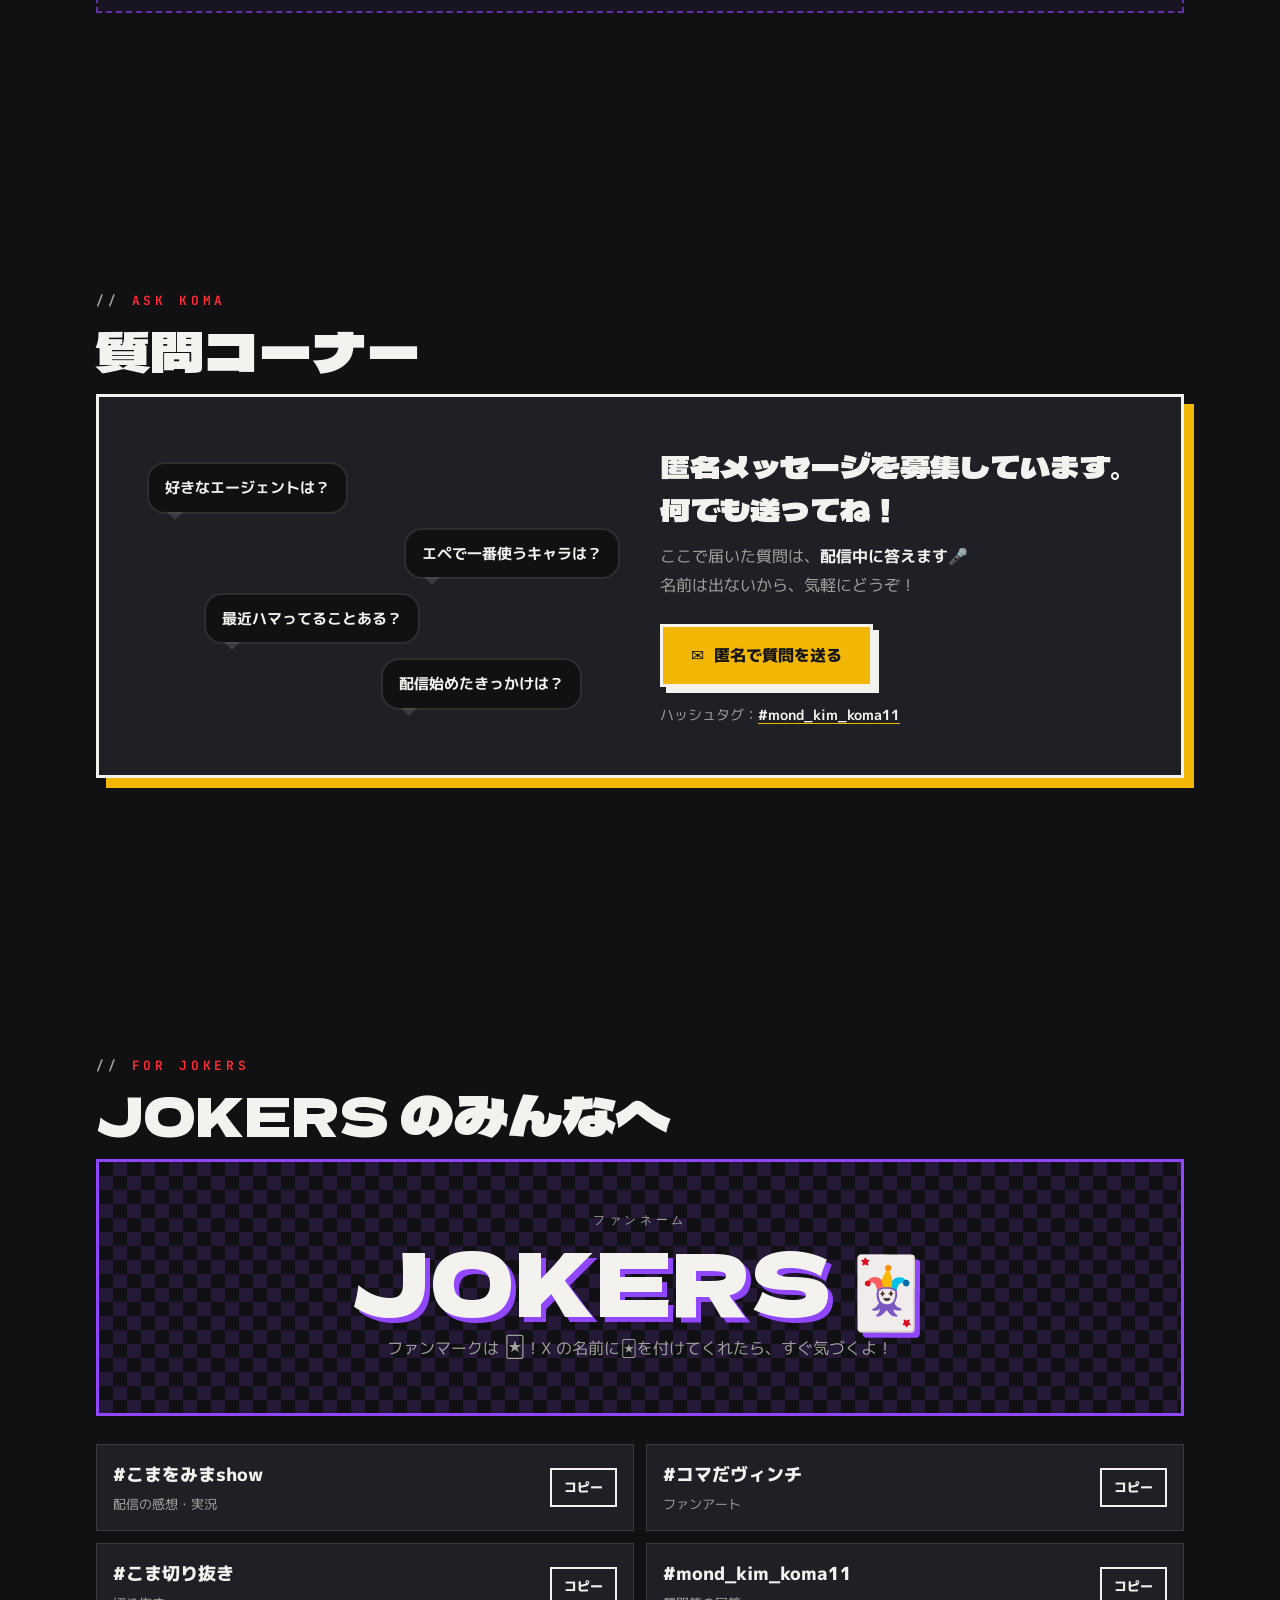
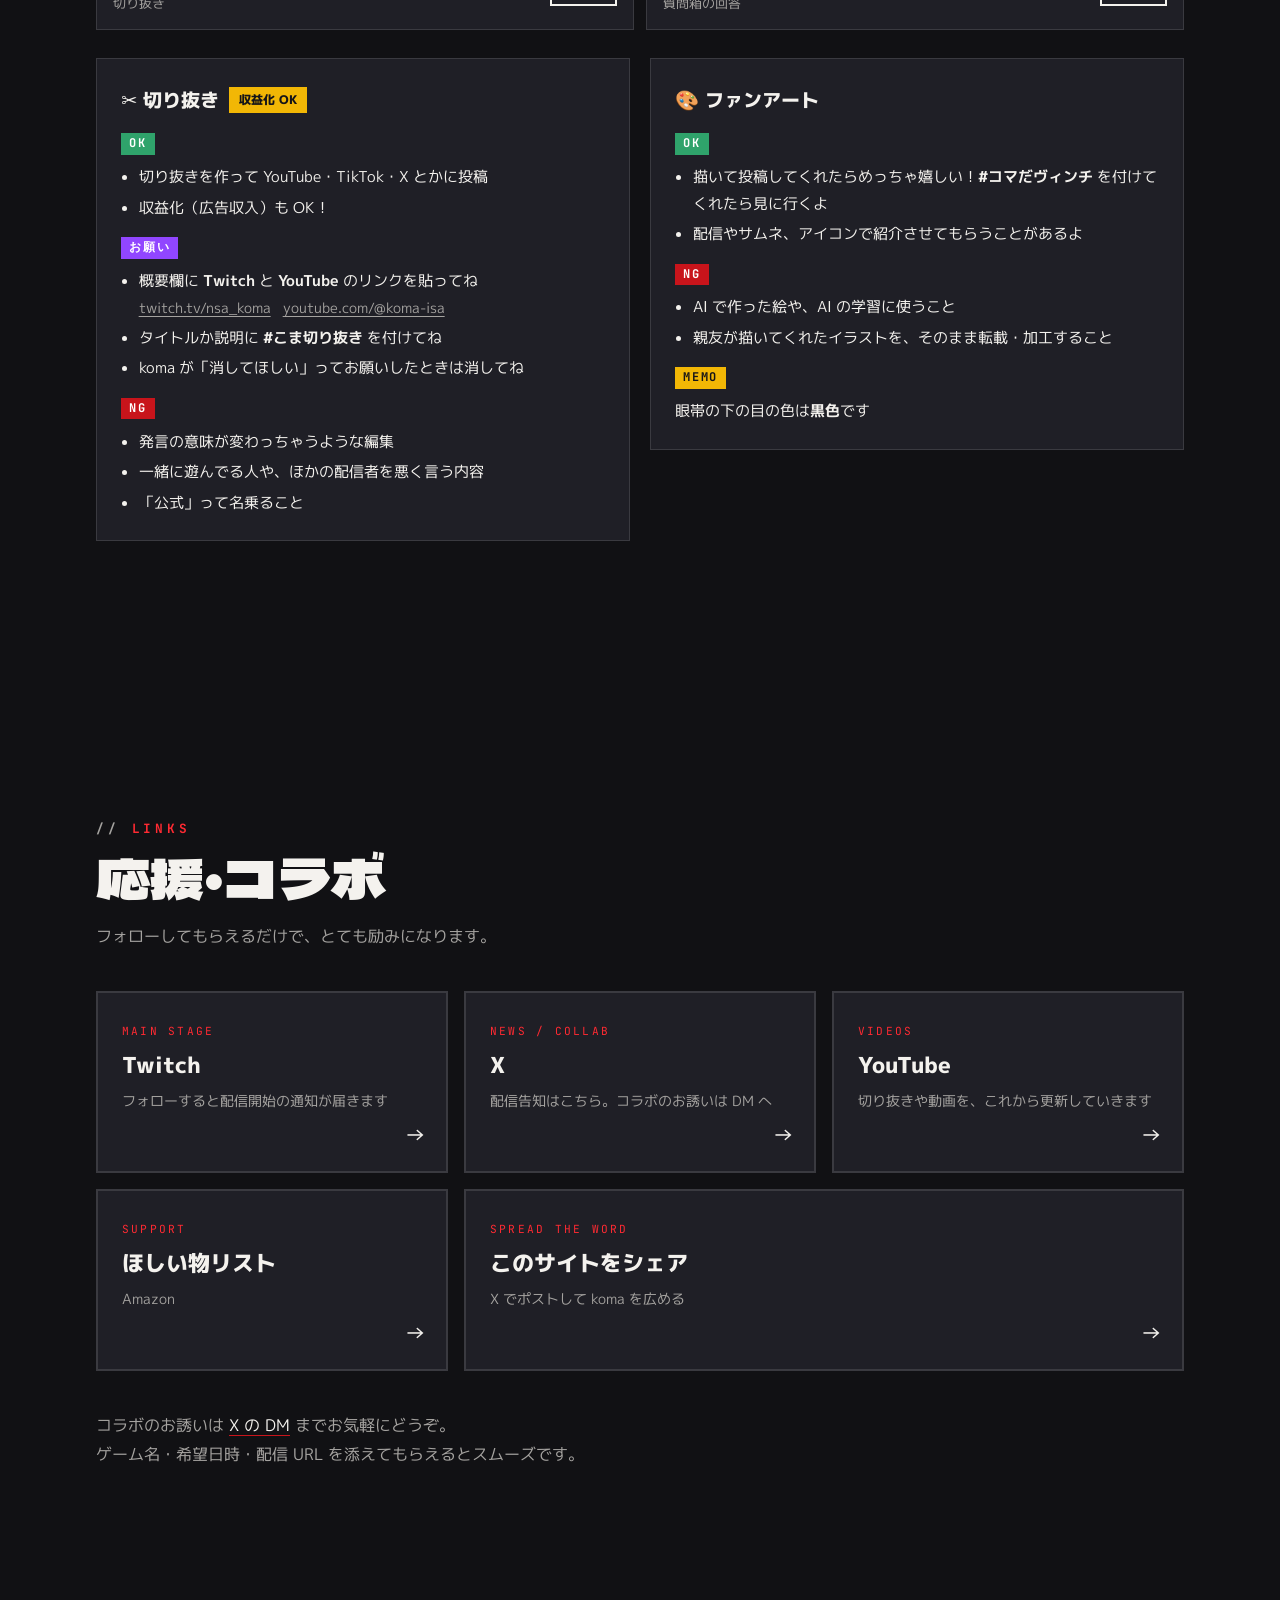
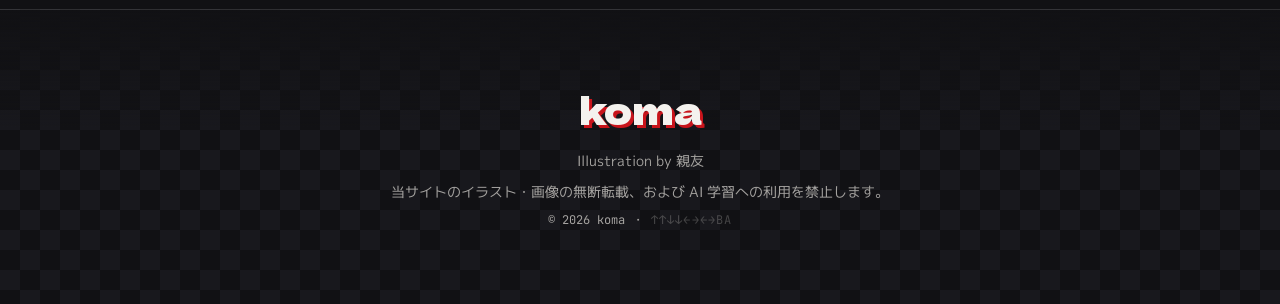
==== commit 5049ea38: "Give each link card its own hover color X fills black, Amazon orange and the share card teal (dark t" ====
--- a/index.html
+++ b/index.html
@@ -26,8 +26,8 @@
 <link href="https://fonts.googleapis.com/css2?family=Dela+Gothic+One&family=M+PLUS+1p:wght@400;700;800&family=JetBrains+Mono:wght@500;700&display=swap" rel="stylesheet">
 <!-- ?v= の数字を変えると、スマホに残った古いファイルではなく新しいファイルを読み込みます。
      style.css や script.js を変えたら、この数字も変える（日付＋その日の何回目、など） -->
-<link rel="stylesheet" href="style.css?v=2026101004">
-<script src="script.js?v=2026101004" defer></script>
+<link rel="stylesheet" href="style.css?v=2026101005">
+<script src="script.js?v=2026101005" defer></script>
 </head>
 <body>
 
@@ -424,7 +424,7 @@
           <span class="link-desc">フォローすると配信開始の通知が届きます</span>
           <span class="arrow" aria-hidden="true">→</span>
         </a>
-        <a class="link-card reveal" href="https://x.com/KIM_koma11" target="_blank" rel="noopener">
+        <a class="link-card reveal" data-brand="x" href="https://x.com/KIM_koma11" target="_blank" rel="noopener">
           <span class="link-kicker">NEWS / COLLAB</span>
           <strong>X</strong>
           <span class="link-desc">配信告知はこちら。コラボのお誘いは DM へ</span>
@@ -436,13 +436,13 @@
           <span class="link-desc">切り抜きや動画を、これから更新していきます</span>
           <span class="arrow" aria-hidden="true">→</span>
         </a>
-        <a class="link-card reveal" href="https://www.amazon.co.jp/hz/wishlist/ls/1W5BACUEN4CA8" target="_blank" rel="noopener">
+        <a class="link-card reveal" data-brand="amazon" href="https://www.amazon.co.jp/hz/wishlist/ls/1W5BACUEN4CA8" target="_blank" rel="noopener">
           <span class="link-kicker">SUPPORT</span>
           <strong>ほしい物リスト</strong>
           <span class="link-desc">Amazon</span>
           <span class="arrow" aria-hidden="true">→</span>
         </a>
-        <a class="link-card link-card-wide reveal" id="share-link" href="https://x.com/intent/post" target="_blank" rel="noopener">
+        <a class="link-card link-card-wide reveal" data-brand="share" id="share-link" href="https://x.com/intent/post" target="_blank" rel="noopener">
           <span class="link-kicker">SPREAD THE WORD</span>
           <strong>このサイトをシェア</strong>
           <span class="link-desc">X でポストして koma を広める</span>
--- a/style.css
+++ b/style.css
@@ -879,13 +879,18 @@
   background: var(--brand, var(--accent)); transform: translateY(101%);
   transition: transform .35s var(--ease-out);
 }
-/* マウスを乗せたときに、各サービスの色で塗られる */
-.link-card[data-brand="twitch"] { --brand: var(--twitch); }
+/* マウスを乗せたときに、各サービスの色で塗られる
+   --brand：塗る色 / --brand-ink：その上の文字の色（明るい色の上は黒い文字に） */
+.link-card[data-brand="twitch"]  { --brand: var(--twitch); }
+.link-card[data-brand="x"]       { --brand: #000000; }
 .link-card[data-brand="youtube"] { --brand: var(--youtube); }
+.link-card[data-brand="amazon"]  { --brand: #ff9900; --brand-ink: #141418; }
+.link-card[data-brand="share"]   { --brand: #2fbfb2; --brand-ink: #141418; }
 .link-card > * { position: relative; z-index: 1; }
 .link-card:hover { border-color: var(--brand, var(--accent)); transform: translateY(-4px); }
+.link-card[data-brand="x"]:hover { border-color: var(--fg); } /* 黒い背景でも枠が見えるように */
 .link-card:hover::before { transform: translateY(0); }
-.link-card:hover, .link-card:hover .link-kicker, .link-card:hover .link-desc { color: #fff; }
+.link-card:hover, .link-card:hover .link-kicker, .link-card:hover .link-desc { color: var(--brand-ink, #fff); }
 .link-kicker { font-family: var(--font-mono); font-size: .7rem; letter-spacing: .2em; color: var(--accent-2); transition: color .2s; }
 .link-card strong { font-size: 1.4rem; font-weight: 800; }
 .link-desc { color: var(--muted); font-size: .9rem; transition: color .2s; }
